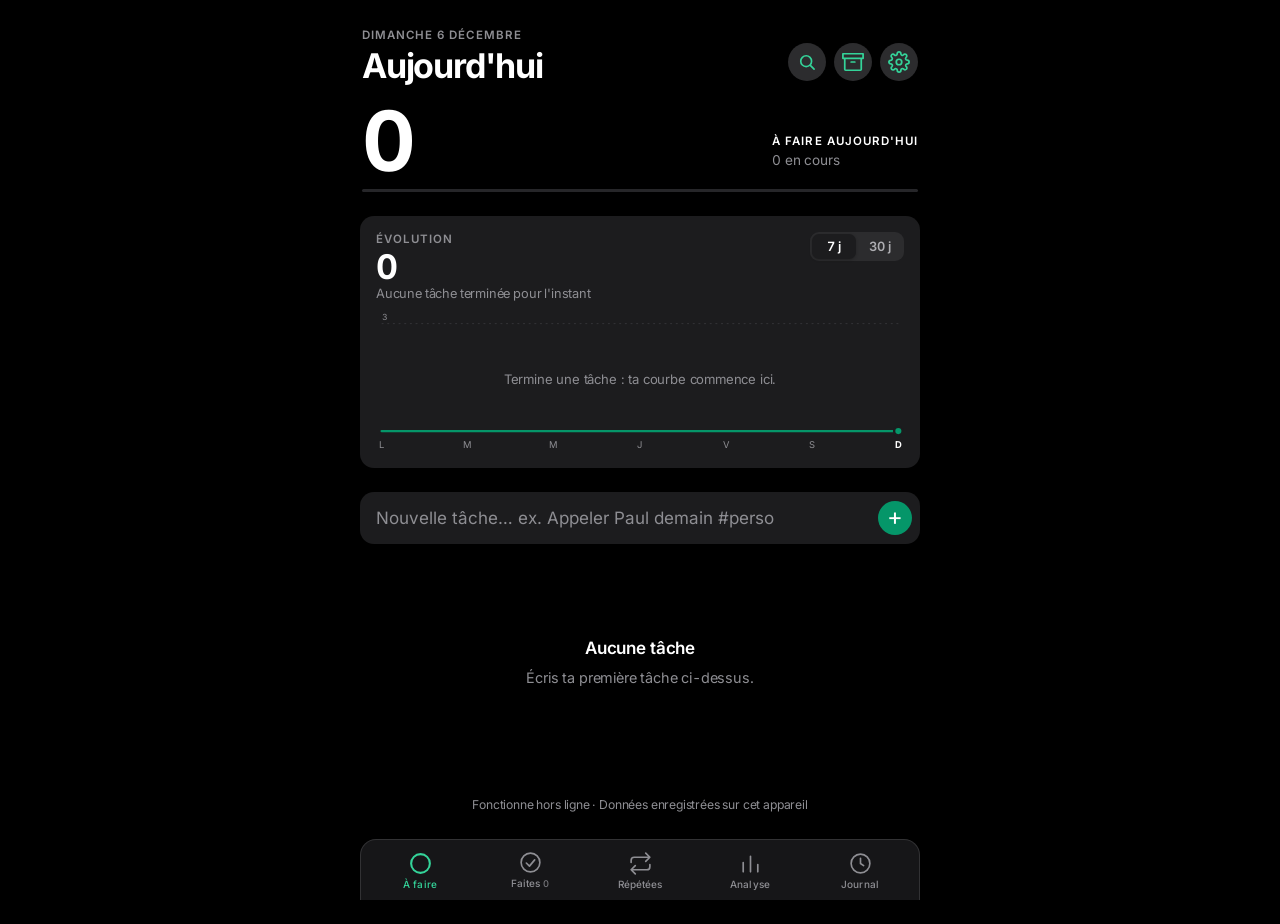
==== index.html @ 1c73107e "Add files via upload" ====
<!DOCTYPE html>
<html lang="fr">
<head>
<meta charset="UTF-8">
<meta name="viewport" content="width=device-width, initial-scale=1.0, viewport-fit=cover">
<title>Momo Tâches</title>
<script src="js/precoce.js"></script>
<link rel="manifest" href="manifest.json">
<meta name="theme-color" content="#000000">
<meta name="mobile-web-app-capable" content="yes">
<meta name="apple-mobile-web-app-capable" content="yes">
<meta name="apple-mobile-web-app-status-bar-style" content="black">
<meta name="apple-mobile-web-app-title" content="Momo Tâches">
<link rel="apple-touch-icon" href="icons/icon-192.png">
<link rel="icon" href="icons/icon-192.png">
<link rel="stylesheet" href="css/base.css">
<link rel="stylesheet" href="css/components.css">
<link rel="stylesheet" href="css/modals.css">
<link rel="stylesheet" href="css/design.css">
</head>
<body>
<div class="wrap">

  <header>
    <div class="entete-txt">
      <p id="dateJour" class="micro"></p>
      <h1 id="titreVue">Aujourd'hui</h1>
    </div>
    <div class="header-actions">
      <button class="btn-icone" id="btnRecherche" type="button" aria-label="Rechercher une tâche">
        <svg viewBox="0 0 24 24" width="20" height="20" fill="none" stroke="currentColor" stroke-width="2" stroke-linecap="round" aria-hidden="true"><circle cx="11" cy="11" r="6.5"/><path d="M16 16l4.5 4.5"/></svg>
      </button>
      <button class="btn-icone" id="btnStock" type="button" aria-label="Stock : tâches mises de côté">
        <svg viewBox="0 0 24 24" width="22" height="22" fill="none" stroke="currentColor" stroke-width="1.9" stroke-linecap="round" stroke-linejoin="round" aria-hidden="true"><path d="M21 8v12a1 1 0 0 1-1 1H4a1 1 0 0 1-1-1V8M1 3h22v5H1zM10 12h4"/></svg>
        <span class="badge-nb" id="stockNb"></span>
      </button>
      <button class="btn-icone" id="btnReglages" type="button" aria-label="Réglages">
        <svg viewBox="0 0 24 24" width="22" height="22" fill="none" stroke="currentColor" stroke-width="1.9" stroke-linecap="round" stroke-linejoin="round" aria-hidden="true"><circle cx="12" cy="12" r="3"/><path d="M19.4 15a1.7 1.7 0 0 0 .3 1.8l.1.1a2 2 0 1 1-2.8 2.8l-.1-.1a1.7 1.7 0 0 0-1.8-.3 1.7 1.7 0 0 0-1 1.5V21a2 2 0 1 1-4 0v-.1a1.7 1.7 0 0 0-1.1-1.5 1.7 1.7 0 0 0-1.8.3l-.1.1a2 2 0 1 1-2.8-2.8l.1-.1a1.7 1.7 0 0 0 .3-1.8 1.7 1.7 0 0 0-1.5-1H3a2 2 0 1 1 0-4h.1a1.7 1.7 0 0 0 1.5-1.1 1.7 1.7 0 0 0-.3-1.8l-.1-.1a2 2 0 1 1 2.8-2.8l.1.1a1.7 1.7 0 0 0 1.8.3H9a1.7 1.7 0 0 0 1-1.5V3a2 2 0 1 1 4 0v.1a1.7 1.7 0 0 0 1 1.5 1.7 1.7 0 0 0 1.8-.3l.1-.1a2 2 0 1 1 2.8 2.8l-.1.1a1.7 1.7 0 0 0-.3 1.8V9a1.7 1.7 0 0 0 1.5 1H21a2 2 0 1 1 0 4h-.1a1.7 1.7 0 0 0-1.5 1z"/></svg>
      </button>
    </div>
  </header>

  <div class="bandeau-rappels" id="bandeauRappels" hidden></div>

  <section class="resume" id="resume" data-etat="ok">
    <div class="resume-haut">
      <div class="valeur" id="resteNb">0</div>
      <div class="resume-droite">
        <div class="label">à faire aujourd'hui</div>
        <div id="resumeTotal">0 tâche</div>
        <div class="retard-info" id="resumeRetard" hidden></div>
      </div>
    </div>
    <div class="barre"><div class="barre-fill" id="barreFill"></div></div>
    <div class="message-etat" id="resumeMessage"></div>
  </section>

  <section class="courbe" id="courbe" aria-label="Évolution des tâches terminées"></section>

  <form class="ajout" id="formAjout" autocomplete="off">
    <div class="ajout-ligne">
      <input id="inputTitre" type="text" placeholder="Nouvelle tâche… ex. Appeler Paul demain #perso" maxlength="140" enterkeyhint="done" aria-label="Nouvelle tâche">
      <button type="submit" class="btn-plus" aria-label="Ajouter la tâche">+</button>
    </div>
    <div class="ajout-options">
      <label class="chip" id="chipDate">
        <span id="chipDateTxt">📅 Date</span>
        <input type="date" id="inputDate" aria-label="Date d'échéance">
      </label>
      <button type="button" class="chip chip-x" id="effacerDate" hidden aria-label="Retirer la date">✕</button>
      <button type="button" class="chip" id="chipImportant">☆ Important</button>
      <button type="button" class="chip" id="chipRepeter">🔁 Répéter</button>
      <button type="button" class="chip" id="chipCat">🏷 Catégorie</button>
    </div>
    <div class="apercu" id="apercu" hidden></div>
  </form>

  <div class="zone-recherche" id="zoneRecherche" hidden>
    <input type="search" id="inputRecherche" placeholder="Rechercher (titre, étape, catégorie)…" enterkeyhint="search" autocomplete="off" autocapitalize="off" spellcheck="false">
    <button type="button" id="rechercheFermer" aria-label="Fermer la recherche">✕</button>
  </div>

  <div class="filtres-cat" id="filtresCat" hidden></div>

  <div id="liste"></div>

  <footer>Fonctionne hors ligne · Données enregistrées sur cet appareil</footer>
</div>

<!-- Barre de navigation flottante -->
<nav class="nav" id="nav" aria-label="Sections">
  <button class="nav-btn actif" data-filtre="afaire" type="button"><span class="nav-fond"></span><svg class="nav-ico" viewBox="0 0 24 24" aria-hidden="true"><circle cx="12" cy="12" r="9"/></svg><span class="nav-txt">À faire <span class="nav-n" id="navAFaire">0</span></span></button>
  <button class="nav-btn" data-filtre="faites" type="button"><span class="nav-fond"></span><svg class="nav-ico" viewBox="0 0 24 24" aria-hidden="true"><circle cx="12" cy="12" r="9"/><path d="M8 12.5l3 3 5-6"/></svg><span class="nav-txt">Faites <span class="nav-n" id="navFaites">0</span></span></button>
  <button class="nav-btn" data-filtre="recurrentes" type="button"><span class="nav-fond"></span><svg class="nav-ico" viewBox="0 0 24 24" aria-hidden="true"><path d="M17 2l4 4-4 4M3 11V9a3 3 0 0 1 3-3h15M7 22l-4-4 4-4M21 13v2a3 3 0 0 1-3 3H3"/></svg><span class="nav-txt">Répétées <span class="nav-n" id="navRec"></span></span></button>
  <button class="nav-btn" data-filtre="analyse" type="button"><span class="nav-fond"></span><svg class="nav-ico" viewBox="0 0 24 24" aria-hidden="true"><path d="M5 20V11M12 20V5M19 20v-7"/></svg><span class="nav-txt">Analyse</span></button>
  <button class="nav-btn" data-filtre="journal" type="button"><span class="nav-fond"></span><svg class="nav-ico" viewBox="0 0 24 24" aria-hidden="true"><circle cx="12" cy="12" r="9"/><path d="M12 7v5l3 2"/></svg><span class="nav-txt">Journal</span></button>
</nav>

<!-- Modifier une tâche -->
<div class="overlay" id="overlayEdit">
  <div class="modal"><div class="sheet-grabber"></div>
    <h3 id="editEntete">Modifier la tâche</h3>
    <div class="sub" id="editSub">Change le texte, la date, l'importance, la répétition, la catégorie, les sous-tâches ou la note.</div>
    <div class="champ">
      <label for="editTitre">Tâche</label>
      <input id="editTitre" type="text" maxlength="140">
    </div>
    <div class="champ">
      <label for="editDate">Date (facultatif)</label>
      <input id="editDate" type="date">
    </div>
    <div class="champ" id="champHeure">
      <label for="editHeure">Rappel (facultatif)</label>
      <div class="rappel-ligne">
        <input id="editHeure" type="time" aria-label="Heure du rappel">
        <div class="rappel-avance" id="blocAvance" hidden>
          <input id="editAvance" type="number" inputmode="numeric" min="0" max="1440" aria-label="Minutes d'avance">
          <span>min avant</span>
        </div>
      </div>
      <div class="aide" id="aideRappel"></div>
    </div>
    <div class="champ">
      <label for="editImportant">Importance</label>
      <select id="editImportant">
        <option value="0">Normale</option>
        <option value="1">Importante ★</option>
      </select>
    </div>
    <div class="champ">
      <label for="editRepeter">Répétition</label>
      <select id="editRepeter">
        <option value="">Jamais</option>
        <option value="jour">Chaque jour</option>
        <option value="semaine">Chaque semaine</option>
        <option value="mois">Chaque mois</option>
      </select>
    </div>
    <div class="champ">
      <label for="editCat">Catégorie</label>
      <input id="editCat" type="text" list="listeCats" maxlength="24" placeholder="Aucune" autocomplete="off">
      <datalist id="listeCats"></datalist>
    </div>
    <div class="champ">
      <label for="editSousNouvelle">Sous-tâches</label>
      <div class="sous-liste" id="editSous"></div>
      <input id="editSousNouvelle" type="text" maxlength="140" placeholder="Ajouter une sous-tâche…" enterkeyhint="done" autocomplete="off">
    </div>
    <div class="champ">
      <label for="editNote">Note</label>
      <textarea id="editNote" rows="3" maxlength="1000" placeholder="Détails, adresse, lien…"></textarea>
    </div>
    <div class="modal-actions">
      <button class="btn-annuler" id="editAnnuler" type="button">Annuler</button>
      <button class="btn-valider" id="editValider" type="button">Enregistrer</button>
    </div>
    <div id="editSecondaire">
      <div class="modal-actions"><button class="btn-annuler" id="editStock" type="button">Mettre en stock</button></div>
      <div class="modal-delete-link"><button id="editSuppr" type="button">Supprimer cette tâche</button></div>
    </div>
  </div>
</div>

<!-- Réglages -->
<div class="overlay" id="overlayReglages">
  <div class="modal"><div class="sheet-grabber"></div>
    <h3>Réglages</h3>
    <div class="sub">Tout reste sur cet appareil.</div>

    <div class="reglage-titre">Profil</div>
    <div class="champ champ-seul">
      <input id="prefPrenom" type="text" maxlength="30" placeholder="Ton prénom (facultatif)" autocomplete="off" aria-label="Prénom">
    </div>

    <div class="reglage-titre">Apparence</div>
    <div class="theme-modes" role="group" aria-label="Thème">
      <button class="theme-mode" data-mode="auto" type="button">Auto</button>
      <button class="theme-mode" data-mode="clair" type="button">Clair</button>
      <button class="theme-mode" data-mode="sombre" type="button">Sombre</button>
    </div>
    <div class="theme-titre">Couleur d'accent</div>
    <div class="theme-accents" id="themeAccents" role="group" aria-label="Couleur d'accent"></div>
    <div class="theme-titre">Taille du texte</div>
    <div class="theme-modes" role="group" aria-label="Taille du texte">
      <button class="theme-mode reg-texte" data-texte="normal" type="button">Normal</button>
      <button class="theme-mode reg-texte" data-texte="grand" type="button">Grand</button>
    </div>

    <div class="reglage-titre">Suivi</div>
    <button class="ligne-reglage ligne-bouton" id="btnObjectifReglage" type="button">
      <span><b>Objectif quotidien</b><small id="infoObjectif"></small></span><span class="chevron" aria-hidden="true">›</span>
    </button>
    <label class="ligne-reglage">
      <span><b>Ajout rapide</b><small>Ajouter directement, sans ouvrir la fiche complète</small></span>
      <input type="checkbox" class="interrupteur" id="prefAjoutRapide">
    </label>
    <label class="ligne-reglage">
      <span><b>Vibrations</b><small>Au glissement et à la validation d'une tâche</small></span>
      <input type="checkbox" class="interrupteur" id="prefVibrations">
    </label>

    <div class="reglage-titre">Verrouillage</div>
    <div class="sub sub-reglage" id="infoVerrou"></div>
    <div class="modal-actions col compact">
      <button class="btn-annuler" id="btnPinDefinir" type="button">Définir un code PIN</button>
      <button class="btn-annuler danger" id="btnPinRetirer" type="button" hidden>Retirer le code</button>
    </div>

    <div class="reglage-titre">Sauvegarde et données</div>
    <div class="sub sub-reglage">Tes tâches sont stockées dans ce navigateur. Exporte-les de temps en temps (changement de téléphone, données effacées…). Les tâches archivées restent comptées dans l'Analyse.</div>
    <div class="modal-actions col compact">
      <button class="btn-valider" id="btnExport" type="button">Exporter mes tâches</button>
      <button class="btn-annuler" id="btnExportChiffre" type="button">Exporter (chiffré par mot de passe)</button>
      <button class="btn-annuler" id="btnImport" type="button">Importer une sauvegarde</button>
    </div>
    <div class="zone-secours" id="zoneSecours" hidden>
      <div class="sub sub-reglage">Une restauration a remplacé tes tâches. Tu peux revenir à l'état d'avant.</div>
      <button class="btn-annuler btn-large" id="btnRecupAvantImport" type="button">Récupérer l'état d'avant la restauration</button>
    </div>
    <div class="modal-delete-link"><button id="btnHistorique" type="button" hidden>Effacer les tâches archivées</button></div>

    <div class="reglage-titre">Application</div>
    <div class="modal-actions col compact">
      <button class="btn-annuler" id="btnMajApp" type="button">Mettre à jour l'application</button>
      <button class="btn-annuler" id="btnResetPrefs" type="button">Réinitialiser l'apparence</button>
    </div>
    <div class="version-app">Version <span id="versionApp"></span></div>

    <div class="modal-actions"><button class="btn-valider" id="reglagesFermer" type="button">Terminé</button></div>
  </div>
</div>

<!-- Objectif quotidien -->
<div class="overlay" id="overlayObjectif">
  <div class="modal"><div class="sheet-grabber"></div>
    <h3>Objectif quotidien</h3>
    <div class="sub">Nombre de tâches que tu veux terminer chaque jour. Il sert à colorer la carte de chaleur et à suivre ta progression.</div>
    <div class="objectif-stepper">
      <button type="button" id="objMoins" aria-label="Diminuer">−</button>
      <input id="objValeur" type="number" inputmode="numeric" min="1" max="50" aria-label="Tâches par jour">
      <button type="button" id="objPlus" aria-label="Augmenter">+</button>
    </div>
    <div class="modal-actions">
      <button class="btn-annuler" id="objAnnuler" type="button">Annuler</button>
      <button class="btn-valider" id="objValider" type="button">Enregistrer</button>
    </div>
    <div class="modal-delete-link"><button id="objRetirer" type="button">Retirer l'objectif</button></div>
  </div>
</div>

<!-- Saisie d'un mot de passe ou d'un code PIN -->
<div class="overlay" id="overlaySecret">
  <div class="modal"><div class="sheet-grabber"></div>
    <h3 id="secretTitre"></h3>
    <div class="sub" id="secretSub"></div>
    <div class="champ">
      <label for="secretInput" id="secretLabel"></label>
      <input type="password" id="secretInput" autocomplete="off">
    </div>
    <div class="champ" id="secretChamp2" hidden>
      <label for="secretInput2">Confirme la saisie</label>
      <input type="password" id="secretInput2" autocomplete="off">
    </div>
    <div class="erreur-champ" id="secretErreur" role="alert"></div>
    <div class="modal-actions">
      <button class="btn-annuler" id="btnAnnulerSecret" type="button">Annuler</button>
      <button class="btn-valider" id="btnValiderSecret" type="button">Valider</button>
    </div>
  </div>
</div>

<!-- Écran de verrouillage -->
<div class="ecran-verrou" id="ecranVerrou" role="dialog" aria-modal="true" aria-labelledby="verrouTitre">
  <div class="verrou-boite">
    <div class="verrou-icone" aria-hidden="true">🔒</div>
    <h2 id="verrouTitre">Mes tâches</h2>
    <div class="sub">Entre ton code PIN</div>
    <input type="password" id="verrouInput" inputmode="numeric" autocomplete="off" maxlength="8" aria-label="Code PIN">
    <div class="erreur-champ" id="verrouErreur" role="alert"></div>
    <button type="button" class="btn-valider verrou-btn" id="btnDeverrouiller">Déverrouiller</button>
    <button type="button" class="lien-discret" id="btnCodeOublie">Code oublié ?</button>
  </div>
</div>

<input type="file" id="fichierImport" accept="application/json,.json" hidden>
<button class="fab" id="fab" type="button" aria-label="Ajouter une tâche"><svg viewBox="0 0 24 24" width="26" height="26" fill="none" stroke="currentColor" stroke-width="2.4" stroke-linecap="round" aria-hidden="true"><path d="M12 5v14M5 12h14"/></svg></button>
<div class="toast" id="toast" role="status" aria-live="polite"></div>

<script src="js/helpers.js"></script>
<script src="js/parser.js"></script>
<script src="js/journal.js"></script>
<script src="js/storage.js"></script>
<script src="js/rappels.js"></script>
<script src="js/render.js"></script>
<script src="js/recurrentes.js"></script>
<script src="js/stock.js"></script>
<script src="js/courbe.js"></script>
<script src="js/events.js"></script>
<script src="js/gestes.js"></script>
<script src="js/reglages.js"></script>
<script src="js/securite.js"></script>
<script src="js/app.js"></script>
</body>
</html>
---- css/base.css ----
:root{
    --noir:#000000;
    --noir-2:#1C1C1E;
    --noir-3:#2C2C2E;
    --blanc:#FFFFFF;
    --gris:#8E8E93;
    --gris-2:#98989D;
    --bleu:#0A84FF;
    --bleu-clair:#409CFF;
    --vert:#30D158;
    --ligne: rgba(84,84,88,0.55);
    --rouge:#FF453A;
    --orange:#FF9F0A;
    --jaune:#FFD60A;
    --rayon:20px;
    --rayon-sm:14px;
    --spring: cubic-bezier(.32,.72,0,1);
    /* thème sombre (défaut) */
    --texte:#FFFFFF;           /* texte principal (--blanc reste du blanc pur, pour le texte sur fond d'accent) */
    --voile:255,255,255;       /* teinte des surfaces translucides */
    --panneau:28,28,30;        /* fond des barres floues */
    --accent-rgb:10,132,255;
    --fond-modal:rgba(0,0,0,0.4);
    --cs:dark;
    color-scheme:var(--cs);
  }
  /* couleurs d'accent (sombre) */
  :root[data-accent="vert"]{--bleu:#30D158; --bleu-clair:#63E07D; --accent-rgb:48,209,88;}
  :root[data-accent="violet"]{--bleu:#BF5AF2; --bleu-clair:#D28BF7; --accent-rgb:191,90,242;}
  :root[data-accent="orange"]{--bleu:#FF9F0A; --bleu-clair:#FFB340; --accent-rgb:255,159,10;}
  :root[data-accent="rose"]{--bleu:#FF375F; --bleu-clair:#FF6B88; --accent-rgb:255,55,95;}
  :root[data-accent="turquoise"]{--bleu:#32ADE6; --bleu-clair:#6CC6F0; --accent-rgb:50,173,230;}

  :root[data-accent="emeraude"]{--bleu:#059669; --bleu-clair:#34D399; --accent-rgb:5,150,105;}

  /* thème clair */
  :root[data-theme="clair"]{
    --noir:#F2F2F7; --noir-2:#FFFFFF; --noir-3:#E9E9EE;
    --texte:#000000; --gris:#74747A; --gris-2:#5C5C61;
    --ligne:rgba(60,60,67,0.2);
    --vert:#2FB350; --rouge:#E5352B; --orange:#C76A00; --jaune:#F0AA00;
    --bleu:#007AFF; --bleu-clair:#0062CC; --accent-rgb:0,122,255;
    --voile:0,0,0; --panneau:255,255,255;
    --fond-modal:rgba(0,0,0,0.28);
    --cs:light;
  }
  :root[data-theme="clair"][data-accent="vert"]{--bleu:#34C759; --bleu-clair:#1E8E3E; --accent-rgb:52,199,89;}
  :root[data-theme="clair"][data-accent="violet"]{--bleu:#AF52DE; --bleu-clair:#8944AB; --accent-rgb:175,82,222;}
  :root[data-theme="clair"][data-accent="orange"]{--bleu:#FF9500; --bleu-clair:#B36200; --accent-rgb:255,149,0;}
  :root[data-theme="clair"][data-accent="rose"]{--bleu:#FF2D55; --bleu-clair:#D70040; --accent-rgb:255,45,85;}
  :root[data-theme="clair"][data-accent="turquoise"]{--bleu:#32ADE6; --bleu-clair:#0E7FB0; --accent-rgb:50,173,230;}
  :root[data-theme="clair"][data-accent="emeraude"]{--bleu:#047857; --bleu-clair:#065F46; --accent-rgb:4,120,87;}
  *{box-sizing:border-box; -webkit-tap-highlight-color:transparent;}
  [hidden]{display:none !important;}
  html,body{margin:0;padding:0;}
  body{
    background:var(--noir);
    color:var(--texte);
    font-family:-apple-system, BlinkMacSystemFont, 'SF Pro Text', 'Inter', 'Helvetica Neue', Arial, sans-serif;
    font-variant-numeric: tabular-nums;
    min-height:100vh;
    padding:calc(44px + env(safe-area-inset-top)) 20px calc(150px + env(safe-area-inset-bottom));
    -webkit-font-smoothing:antialiased;
  }
  .wrap{max-width:640px; margin:0 auto;}
  a,button,input,select{font-family:inherit;}

  header{
    display:flex; justify-content:space-between; align-items:flex-start;
    gap:20px; flex-wrap:wrap; margin-bottom:28px;
  }
  header h1{font-size:2.125rem; font-weight:700; margin:0; letter-spacing:-0.025em;}
  header p{color:var(--gris); margin:4px 0 0; font-size:0.95rem;}
  .header-actions{display:flex; gap:10px;}
  .cat-btn{
    background:rgba(var(--accent-rgb),0.15); border:none; color:var(--bleu-clair);
    padding:9px 16px; border-radius:980px; font-size:0.82rem; font-weight:600; cursor:pointer;
    transition: background .15s ease, transform .15s var(--spring);
  }
  .cat-btn:hover{background:rgba(var(--accent-rgb),0.25);}
  .cat-btn:active{transform:scale(.96);}

  @keyframes apparition{
    from{ opacity:0; transform:translateY(10px); }
    to{ opacity:1; transform:translateY(0); }
  }
  @keyframes panelIn{
    from{ opacity:0; transform:translateX(14px); }
    to{ opacity:1; transform:translateX(0); }
  }
  @media (prefers-reduced-motion: reduce){
    *{animation-duration:0.01ms !important; transition-duration:0.01ms !important;}
  }

  footer{text-align:center; color:var(--gris); font-size:0.76rem; margin-top:44px;}

  @media(max-width:480px){
    body{padding-left:14px; padding-right:14px;}
    header h1{font-size:1.6rem;}
    header p{font-size:0.85rem;}
  }
---- css/components.css ----
/* --- Résumé --- */
  .resume{
    border:1px solid var(--ligne); border-radius:var(--rayon); background:var(--noir-2);
    padding:22px 24px; margin-bottom:16px; animation: apparition .5s ease both;
  }
  .resume-haut{display:flex; justify-content:space-between; align-items:flex-end; gap:14px; margin-bottom:16px;}
  .resume .label{color:var(--gris); font-size:0.82rem;}
  .resume .valeur{font-size:2.6rem; font-weight:800; letter-spacing:-0.02em; line-height:1.05; margin-top:4px;}
  .resume-droite{text-align:right; color:var(--gris); font-size:0.82rem; line-height:1.5;}
  .retard-info{color:var(--orange); font-weight:600;}
  .barre{height:8px; border-radius:6px; background:rgba(var(--voile),0.08); overflow:hidden;}
  .barre-fill{height:100%; width:0; border-radius:6px; background:var(--bleu); transition:width .4s ease;}
  .barre-fill.complet{background:var(--vert);}

  /* --- Ajout rapide --- */
  .ajout{
    border:1px solid var(--ligne); border-radius:var(--rayon); background:var(--noir-2);
    padding:12px 12px 12px 16px; margin-bottom:22px;
  }
  .ajout-ligne{display:flex; gap:10px; align-items:center;}
  .ajout-ligne input{
    flex:1; min-width:0; background:none; border:none; color:var(--texte);
    font-size:1.05rem; padding:8px 0;
  }
  .ajout-ligne input::placeholder{color:var(--gris);}
  .ajout-ligne input:focus{outline:none;}
  .btn-plus{
    width:40px; height:40px; border-radius:50%; border:none; background:var(--bleu); color:var(--blanc);
    font-size:1.6rem; line-height:1; cursor:pointer; flex-shrink:0; padding:0 0 3px;
    transition: background .15s, transform .15s var(--spring);
  }
  .btn-plus:hover{background:var(--bleu-clair);}
  .btn-plus:active{transform:scale(.92);}
  .ajout-options{display:flex; gap:8px; flex-wrap:wrap; margin-top:6px; padding-right:4px;}
  .chip{
    position:relative; display:inline-flex; align-items:center; gap:4px;
    background:var(--noir-3); border:none; color:var(--gris-2);
    padding:7px 13px; border-radius:980px; font-size:0.8rem; font-weight:600; cursor:pointer;
    overflow:hidden; transition: background .15s, color .15s;
  }
  .chip.actif{background:rgba(var(--accent-rgb),0.2); color:var(--bleu-clair);}
  .chip.actif.important{background:rgba(255,214,10,0.18); color:var(--jaune);}
  .chip input[type="date"]{
    position:absolute; inset:0; opacity:0; width:100%; height:100%; cursor:pointer; color-scheme:var(--cs);
  }
  .chip-x{padding:7px 11px;}

  /* --- Navigation --- */
  .zone-nav{position:sticky; top:calc(14px + env(safe-area-inset-top)); z-index:10; margin-bottom:22px;}
  .zone-nav-ligne{display:flex; gap:10px; align-items:stretch;}
  .nav{
    display:flex; gap:4px;
    border:1px solid var(--ligne); border-radius:12px; padding:4px;
    width:fit-content; max-width:100%; overflow-x:auto;
    -webkit-backdrop-filter: blur(20px) saturate(180%); backdrop-filter: blur(20px) saturate(180%);
    background:rgba(var(--panneau),0.78);
  }
  .btn-recherche{
    aspect-ratio:1; display:flex; align-items:center; justify-content:center; flex-shrink:0;
    border:1px solid var(--ligne); border-radius:12px; color:var(--gris-2); cursor:pointer;
    -webkit-backdrop-filter: blur(20px) saturate(180%); backdrop-filter: blur(20px) saturate(180%);
    background:rgba(var(--panneau),0.78); transition: background .2s, color .2s;
  }
  .btn-recherche:hover{color:var(--texte);}
  .btn-recherche.actif{background:var(--bleu); border-color:transparent; color:var(--blanc);}
  .zone-recherche{
    display:flex; align-items:center; gap:8px; margin-top:10px; padding:0 6px 0 16px;
    border:1px solid var(--ligne); border-radius:12px;
    -webkit-backdrop-filter: blur(20px) saturate(180%); backdrop-filter: blur(20px) saturate(180%);
    background:rgba(var(--panneau),0.92);
  }
  .zone-recherche input{
    flex:1; min-width:0; background:none; border:none; outline:none; color:var(--texte);
    font-size:1rem; padding:13px 0; -webkit-appearance:none; appearance:none;
  }
  .zone-recherche input::-webkit-search-cancel-button{display:none;}
  .zone-recherche button{
    background:none; border:none; color:var(--gris-2); font-size:0.95rem; cursor:pointer;
    padding:10px 12px; border-radius:10px;
  }
  mark{background:rgba(255,214,10,0.28); color:inherit; border-radius:3px; padding:0 1px;}
  .nav-btn{
    position:relative; background:none; border:none; color:var(--gris);
    padding:7px 14px; border-radius:9px; font-size:0.8rem; font-weight:600;
    cursor:pointer; white-space:nowrap; transition: color .2s ease; z-index:0;
  }
  .nav-btn:hover{color:var(--texte);}
  .nav-btn.actif{color:var(--blanc);}
  .nav-btn.actif .nav-fond{opacity:1; transform:scale(1);}
  .nav-fond{
    position:absolute; inset:0; background:var(--bleu); border-radius:9px;
    opacity:0; transform:scale(.9); z-index:-1;
    transition: opacity .25s cubic-bezier(.22,1,.36,1), transform .25s cubic-bezier(.22,1,.36,1);
  }
  .nav-n{opacity:.7; font-weight:500; margin-left:2px;}

  /* --- Liste --- */
  #liste.anim{animation: panelIn .35s cubic-bezier(.22,1,.36,1) both;}
  .groupe{margin-bottom:24px;}
  .groupe-titre{
    display:flex; justify-content:space-between; align-items:center;
    font-size:0.78rem; font-weight:700; text-transform:uppercase; letter-spacing:.06em;
    color:var(--gris); margin:0 4px 10px;
  }
  .groupe-titre.retard{color:var(--orange);}
  .lien-discret{
    background:none; border:none; color:var(--rouge); font-size:0.8rem; font-weight:600;
    text-transform:none; letter-spacing:0; cursor:pointer; padding:2px 0;
  }
  .groupe-liste{
    border:1px solid var(--ligne); border-radius:var(--rayon-sm); background:var(--noir-2); overflow:hidden;
  }

  .tache{
    display:flex; align-items:center; gap:14px; padding:13px 14px 13px 16px;
    border-top:1px solid var(--ligne);
  }
  .tache:first-child{border-top:none;}
  .coche{
    width:26px; height:26px; border-radius:50%; border:2px solid var(--gris);
    background:none; padding:0; flex-shrink:0; cursor:pointer;
    display:flex; align-items:center; justify-content:center;
    transition: background .2s var(--spring), border-color .2s, transform .15s var(--spring);
  }
  .coche:active{transform:scale(.88);}
  .coche svg{width:14px; height:14px; stroke:var(--blanc); stroke-width:3.2; fill:none;
    stroke-linecap:round; stroke-linejoin:round; opacity:0; transition:opacity .15s;}
  .tache.fait .coche{background:var(--bleu); border-color:var(--bleu);}
  .tache.fait .coche svg{opacity:1;}
  .tache-corps{flex:1; min-width:0; cursor:pointer;}
  .tache-titre{font-size:1rem; line-height:1.35; word-break:break-word;}
  .tache.fait .tache-titre{color:var(--gris); text-decoration:line-through; text-decoration-color:rgba(142,142,147,.6);}
  .tache-meta{font-size:0.78rem; color:var(--gris); margin-top:3px;}
  .tache-meta.retard{color:var(--orange); font-weight:600;}
  .tache-meta.auj{color:var(--bleu-clair); font-weight:600;}
  .etoile{
    background:none; border:none; color:var(--noir-3); font-size:1.25rem; cursor:pointer;
    padding:4px 6px; line-height:1; flex-shrink:0; transition: color .15s, transform .15s var(--spring);
  }
  .etoile:hover{color:var(--gris);}
  .etoile:active{transform:scale(.85);}
  .tache.important .etoile{color:var(--jaune);}
  .tache.fait .etoile{display:none;}

  .vide{text-align:center; color:var(--gris); padding:48px 20px; font-size:0.95rem;}
  .vide b{display:block; color:var(--texte); font-size:1.1rem; margin-bottom:6px;}

  /* --- Toast --- */
  .toast{
    position:fixed; left:50%; bottom:calc(24px + env(safe-area-inset-bottom)); transform:translate(-50%, 20px);
    background:var(--noir-3); color:var(--texte); border:1px solid var(--ligne);
    padding:12px 18px; border-radius:980px; font-size:0.86rem; font-weight:500;
    max-width:calc(100vw - 32px); opacity:0; pointer-events:none; z-index:100;
    display:flex; align-items:center; gap:14px;
    transition: opacity .25s ease, transform .3s var(--spring);
    -webkit-backdrop-filter: blur(20px); backdrop-filter: blur(20px);
  }
  .toast.actif{opacity:1; transform:translate(-50%, 0); pointer-events:auto;}
  .toast.alerte{border-color:var(--orange); color:var(--orange);}
  .toast.danger{border-color:var(--rouge); color:var(--rouge);}
  .toast button{
    background:none; border:none; color:var(--bleu-clair); font-weight:700; font-size:0.86rem; cursor:pointer; padding:0;
  }

  /* --- Boutons modifier / supprimer --- */
  .icone{
    background:none; border:1px solid var(--ligne); color:var(--gris);
    width:28px; height:28px; border-radius:8px; font-size:0.8rem; cursor:pointer;
    display:flex; align-items:center; justify-content:center; padding:0; line-height:1; flex-shrink:0;
    transition: border-color .15s, color .15s, background .15s;
  }
  .icone:hover{border-color:var(--bleu); color:var(--bleu-clair);}
  .icone.suppr:hover{border-color:var(--rouge); color:var(--rouge); background:rgba(255,69,58,0.12);}
  .tache{gap:10px;}
  .tache .coche{margin-right:4px;}

  /* --- Analyse --- */
  .stats-grille{display:grid; grid-template-columns:1fr 1fr; gap:12px; margin-bottom:24px;}
  .stat-tuile{
    border:1px solid var(--ligne); border-radius:var(--rayon-sm); background:var(--noir-2); padding:16px 18px;
    animation: apparition .45s ease both;
  }
  .stat-tuile .label{color:var(--gris); font-size:0.78rem;}
  .stat-tuile .valeur{font-size:2rem; font-weight:800; letter-spacing:-0.02em; margin-top:4px;}
  .stat-tuile .valeur small{font-size:0.85rem; color:var(--gris); font-weight:500;}
  .graphique{
    display:flex; gap:8px; align-items:stretch; height:170px;
    border:1px solid var(--ligne); border-radius:var(--rayon-sm); background:var(--noir-2); padding:14px 12px 10px;
  }
  .barre-col{flex:1; display:flex; flex-direction:column; align-items:center; min-width:0;}
  .barre-n{font-size:0.75rem; font-weight:700; height:16px; color:var(--texte);}
  .barre-piste{flex:1; width:100%; max-width:34px; display:flex; align-items:flex-end; background:rgba(var(--voile),0.05); border-radius:8px; overflow:hidden;}
  .barre-haut{width:100%; background:var(--bleu); border-radius:8px; min-height:0; transition:height .5s var(--spring);}
  .barre-col.auj .barre-haut{background:var(--vert);}
  .barre-lbl{font-size:0.72rem; color:var(--gris); margin-top:6px; text-transform:capitalize;}
  .barre-col.auj .barre-lbl{color:var(--texte); font-weight:600;}
  .stat-ligne{display:flex; justify-content:space-between; gap:12px; padding:13px 16px; border-top:1px solid var(--ligne); font-size:0.9rem;}
  .stat-ligne:first-child{border-top:none;}
  .stat-ligne span{color:var(--gris);}
  .stat-ligne b{font-weight:600; text-align:right;}

  /* --- Report des tâches en retard --- */
  .reporter{display:flex; gap:6px; flex-wrap:wrap; margin-top:8px;}
  .pill-report{
    background:rgba(255,159,10,0.15); border:none; color:var(--orange);
    padding:6px 12px; border-radius:980px; font-size:0.75rem; font-weight:600; cursor:pointer;
    transition: background .15s, transform .15s var(--spring);
  }
  .pill-report:hover{background:rgba(255,159,10,0.25);}
  .pill-report:active{transform:scale(.95);}
  .lien-discret.neutre{color:var(--orange);}

  /* --- Tâches récurrentes --- */
  .tache-meta .repet{margin-left:10px; color:var(--gris); font-weight:500;}

  /* --- Détection automatique à la saisie --- */
  .apercu{
    display:flex; justify-content:space-between; align-items:center; gap:12px;
    margin-top:10px; padding:9px 12px; border-radius:12px;
    background:rgba(var(--accent-rgb),0.12); color:var(--bleu-clair); font-size:0.8rem;
  }
  .apercu b{font-weight:700;}
  .apercu button{
    background:none; border:none; color:var(--gris-2); font-size:0.78rem; font-weight:600;
    cursor:pointer; padding:2px 0; flex-shrink:0;
  }

  /* --- Sous-tâches (checklist) --- */
  .tache-meta .repet, .tache-meta .sous-chip{margin-left:10px;}
  .tache-meta > :first-child{margin-left:0;}
  .sous-chip{
    background:none; border:none; padding:2px 0; color:var(--gris); font-size:inherit; font-weight:500; cursor:pointer;
  }
  .sous-chip.complet{color:var(--vert);}
  .sous-inline{margin-top:8px; display:flex; flex-direction:column;}
  .sous-ligne{
    display:flex; align-items:center; gap:10px; width:100%; text-align:left;
    background:none; border:none; color:var(--texte); font-size:0.9rem; line-height:1.35;
    padding:7px 0; cursor:pointer;
  }
  .sous-coche{
    width:18px; height:18px; border-radius:50%; border:2px solid var(--gris); flex-shrink:0;
    display:flex; align-items:center; justify-content:center;
    transition: background .2s var(--spring), border-color .2s;
  }
  .sous-ligne.fait .sous-coche{background:var(--bleu); border-color:var(--bleu);}
  .sous-ligne.fait .sous-coche::after{
    content:''; width:4px; height:8px; border:solid var(--blanc); border-width:0 2px 2px 0;
    transform:rotate(45deg) translate(-1px,-1px);
  }
  .sous-ligne.fait .sous-titre{color:var(--gris); text-decoration:line-through; text-decoration-color:rgba(142,142,147,.6);}
  .tache.fait .sous-chip{color:var(--gris);}

  /* --- Catégories --- */
  .tache-meta > * + *{margin-left:10px;}
  .cat-tag{display:inline-flex; align-items:center; gap:5px; color:var(--gris-2); font-weight:600;}
  .cat-tag i, .filtre-cat i{width:7px; height:7px; border-radius:50%; background:var(--c); flex-shrink:0;}
  .filtres-cat{
    display:flex; gap:8px; overflow-x:auto; margin:-8px 0 20px; padding-bottom:2px;
    scrollbar-width:none; -webkit-overflow-scrolling:touch;
  }
  .filtres-cat::-webkit-scrollbar{display:none;}
  .filtre-cat{
    flex-shrink:0; display:inline-flex; align-items:center; gap:7px; white-space:nowrap;
    background:var(--noir-3); border:none; color:var(--gris-2);
    padding:7px 13px; border-radius:980px; font-size:0.8rem; font-weight:600; cursor:pointer;
    transition: background .15s, color .15s;
  }
  .filtre-cat.actif{background:rgba(var(--accent-rgb),0.2); color:var(--bleu-clair);}
  .cat-ligne{
    display:flex; align-items:center; gap:12px; padding:11px 16px;
    border-top:1px solid var(--ligne); font-size:0.9rem;
  }
  .cat-ligne:first-child{border-top:none;}
  .cat-nom{display:flex; align-items:center; gap:8px; flex:0 0 38%; min-width:0; overflow:hidden; text-overflow:ellipsis; white-space:nowrap;}
  .cat-nom i{width:8px; height:8px; border-radius:50%; flex-shrink:0;}
  .cat-barre{flex:1; height:6px; border-radius:4px; background:rgba(var(--voile),0.08); overflow:hidden;}
  .cat-barre div{height:100%; border-radius:4px;}
  .cat-ligne b{font-weight:600; min-width:1.4em; text-align:right;}

  /* --- Gestes : glisser une tâche --- */
  .tache{position:relative; touch-action:pan-y; -webkit-touch-callout:none;}
  .tache.glisse, .tache.rebond, .tache.part{user-select:none; -webkit-user-select:none;}
  .tache.glisse > *, .tache.rebond > *, .tache.part > *{
    position:relative; z-index:1; transform:translateX(var(--dx, 0px));
  }
  .tache.rebond > *, .tache.part > *{transition: transform .2s cubic-bezier(.22,1,.36,1);}
  .tache::before, .tache::after{
    position:absolute; top:0; bottom:0; z-index:0; display:none; align-items:center;
    overflow:hidden; white-space:nowrap; color:var(--blanc); font-size:0.85rem; font-weight:700;
    transition: background .15s;
  }
  .tache.glisse-d::before{
    content:attr(data-d); display:flex; left:0; width:var(--dx); padding-left:18px;
    background:rgba(48,209,88,0.55);
  }
  .tache.glisse-g::after{
    content:attr(data-g); display:flex; right:0; width:calc(var(--dx) * -1); padding-left:16px; justify-content:flex-end; padding-right:18px;
    background:rgba(255,69,58,0.55);
  }
  .tache.glisse-d.arme::before{background:var(--vert);}
  .tache.glisse-g.arme::after{background:var(--rouge);}

  /* --- Notes --- */
  .note-chip{background:none; border:none; padding:2px 0; color:var(--gris); font-size:inherit; font-weight:500; cursor:pointer;}
  .note-texte{
    margin-top:8px; padding:9px 12px; border-radius:10px; background:rgba(var(--voile),0.05);
    color:var(--gris-2); font-size:0.88rem; line-height:1.45; white-space:pre-wrap; word-break:break-word;
  }
  .note-texte a{color:var(--bleu-clair); text-decoration:underline; text-underline-offset:2px;}

  /* --- Apparence (thème et accent) --- */
  .theme-titre{font-size:0.78rem; color:var(--gris); margin:14px 0 6px;}
  .theme-modes{display:flex; gap:2px; padding:3px; border-radius:11px; background:var(--noir-3);}
  .theme-mode{
    flex:1; background:none; border:none; color:var(--gris-2); padding:9px 0; border-radius:9px;
    font-size:0.85rem; font-weight:600; cursor:pointer; transition: background .2s, color .2s;
  }
  .theme-mode.actif{background:var(--noir-2); color:var(--texte); box-shadow:0 1px 3px rgba(0,0,0,0.25);}
  .theme-accents{display:grid; grid-template-columns:repeat(6, 1fr); gap:10px; padding:4px 4px 6px;}
  .theme-accent{
    aspect-ratio:1; border-radius:50%; border:none; padding:0; cursor:pointer; background:var(--c);
    transition: transform .15s var(--spring), box-shadow .15s;
  }
  .theme-accent:active{transform:scale(.9);}
  .theme-accent.actif{box-shadow:0 0 0 3px var(--noir-2), 0 0 0 5px var(--c);}


  /* --- Objectif quotidien --- */
  .objectif{
    display:block; width:100%; text-align:left; font:inherit; color:var(--texte); cursor:pointer;
    border:1px solid var(--ligne); border-radius:var(--rayon-sm); background:var(--noir-2);
    padding:16px 18px; margin-bottom:12px; animation: apparition .45s ease both;
    transition: transform .15s var(--spring);
  }
  .objectif:active{transform:scale(.985);}
  .objectif-haut{display:flex; justify-content:space-between; align-items:baseline; gap:12px;}
  .objectif-titre{font-size:0.78rem; color:var(--gris);}
  .objectif-val{color:var(--gris); font-size:0.9rem;}
  .objectif-val b{color:var(--texte); font-size:1.5rem; font-weight:800; letter-spacing:-0.02em;}
  .objectif-piste{height:8px; border-radius:5px; background:rgba(var(--voile),0.08); overflow:hidden; margin:10px 0 8px;}
  .objectif-fill{height:100%; border-radius:5px; background:var(--bleu); transition:width .5s var(--spring);}
  .objectif.atteint .objectif-fill{background:var(--vert);}
  .objectif-sous{font-size:0.8rem; color:var(--gris);}
  .objectif.atteint .objectif-sous{color:var(--vert); font-weight:600;}
  .objectif-vide .objectif-titre{display:block; color:var(--bleu-clair); font-size:0.95rem; font-weight:600; margin-bottom:4px;}
  .stats-grille{margin-top:0;}

  /* --- Carte de chaleur --- */
  .chaleur{border:1px solid var(--ligne); border-radius:var(--rayon-sm); background:var(--noir-2); padding:14px 14px 12px;}
  .chaleur-mois{display:grid; grid-template-columns:repeat(12, 1fr); gap:4px; margin:0 0 6px 20px; font-size:0.68rem; color:var(--gris); text-transform:capitalize;}
  .chaleur-mois span{white-space:nowrap; overflow:visible;}
  .chaleur-corps{display:flex; gap:6px;}
  .chaleur-jours{display:grid; grid-template-rows:repeat(7, 1fr); gap:4px; width:14px; font-size:0.62rem; color:var(--gris); text-align:center;}
  .chaleur-jours span{display:flex; align-items:center; justify-content:center;}
  .chaleur-grille{flex:1; display:grid; grid-template-columns:repeat(12, 1fr); grid-template-rows:repeat(7, auto); grid-auto-flow:column; gap:4px;}
  .chaleur-case{
    aspect-ratio:1; width:100%; min-width:0; padding:0; border:none; border-radius:5px; cursor:pointer;
    background:rgba(var(--voile),0.07);
  }
  .chaleur-case.futur{background:none; cursor:default;}
  .chaleur-case.n1, .chaleur-leg i.n1{background:rgba(var(--accent-rgb),0.3);}
  .chaleur-case.n2, .chaleur-leg i.n2{background:rgba(var(--accent-rgb),0.55);}
  .chaleur-case.n3, .chaleur-leg i.n3{background:rgba(var(--accent-rgb),0.8);}
  .chaleur-case.n4, .chaleur-leg i.n4{background:var(--bleu);}
  .chaleur-case.ok, .chaleur-leg i.ok{background:var(--vert);}
  .chaleur-case.auj{outline:2px solid var(--texte); outline-offset:1px;}
  .chaleur-pied{display:flex; justify-content:space-between; align-items:center; gap:10px; margin-top:12px; font-size:0.72rem; color:var(--gris);}
  .chaleur-leg{display:inline-flex; align-items:center; gap:4px;}
  .chaleur-leg i{width:11px; height:11px; border-radius:3px; display:inline-block; background:rgba(var(--voile),0.07);}

  /* --- Sélecteur de l'objectif --- */
  .objectif-stepper{display:flex; align-items:center; justify-content:center; gap:14px; margin:6px 0 4px;}
  .objectif-stepper button{
    width:46px; height:46px; border-radius:50%; border:none; background:var(--noir-3); color:var(--texte);
    font-size:1.5rem; line-height:1; cursor:pointer; transition:transform .15s var(--spring);
  }
  .objectif-stepper button:active{transform:scale(.92);}
  .objectif-stepper input{
    width:90px; text-align:center; font-size:2rem; font-weight:800; background:var(--noir-3); border:none;
    color:var(--texte); border-radius:var(--rayon-sm); padding:8px 0; -moz-appearance:textfield; appearance:textfield;
    color-scheme:var(--cs);
  }
  .objectif-stepper input::-webkit-outer-spin-button, .objectif-stepper input::-webkit-inner-spin-button{-webkit-appearance:none; margin:0;}


  /* --- Bandeau des rappels --- */
  .bandeau-rappels{display:flex; flex-direction:column; gap:8px; margin-bottom:14px;}
  .rappel-item{
    display:flex; align-items:center; gap:8px; padding:11px 12px 11px 14px; border-radius:var(--rayon-sm);
    background:rgba(var(--accent-rgb),0.16); animation: apparition .35s ease both;
  }
  .rappel-txt{flex:1; min-width:0; display:flex; flex-direction:column; gap:2px;}
  .rappel-txt b{font-size:0.9rem; font-weight:700; overflow:hidden; text-overflow:ellipsis; white-space:nowrap;}
  .rappel-txt span{font-size:0.76rem; color:var(--gris-2);}
  .rappel-item button{
    border:none; border-radius:980px; padding:7px 13px; font-size:0.78rem; font-weight:600; cursor:pointer;
    background:var(--noir-3); color:var(--texte); flex-shrink:0;
  }
  .rappel-item button[data-r="fait"]{background:var(--bleu); color:var(--blanc);}


  /* --- Style « app de budget » : barre de navigation en bas + bouton d'ajout flottant --- */
  .zone-nav-ligne{justify-content:flex-end;}
  .nav{
    position:fixed; left:0; right:0; bottom:0; z-index:20; width:auto; max-width:none;
    border:none; border-top:1px solid var(--ligne); border-radius:24px 24px 0 0;
    padding:10px 12px calc(10px + env(safe-area-inset-bottom)); gap:6px; overflow:visible;
    background:rgba(var(--panneau),0.94);
  }
  .nav-btn{
    flex:1; display:flex; flex-direction:column; align-items:center; gap:3px;
    padding:8px 4px; border-radius:16px; font-size:0.72rem;
  }
  .nav-fond{border-radius:16px;}
  .nav-btn:not(.actif) .nav-fond{background:transparent;}
  .nav-txt{display:flex; align-items:baseline; gap:2px;}
  .nav-ico{display:block;}
  .fab{
    position:fixed; right:18px; bottom:calc(92px + env(safe-area-inset-bottom)); z-index:21;
    width:58px; height:58px; border:none; border-radius:18px; cursor:pointer;
    background:var(--bleu); color:var(--blanc);
    display:flex; align-items:center; justify-content:center;
    box-shadow:0 6px 18px rgba(var(--accent-rgb),0.4), 0 2px 6px rgba(0,0,0,0.3);
    transition: transform .2s var(--spring), box-shadow .2s;
  }
  .fab:active{transform:scale(.92);}
  .toast{bottom:calc(100px + env(safe-area-inset-bottom));}
---- css/modals.css ----
.overlay{
    position:fixed; inset:0; background:var(--fond-modal);
    -webkit-backdrop-filter: blur(20px) saturate(180%); backdrop-filter: blur(20px) saturate(180%);
    display:none; align-items:flex-end; justify-content:center; z-index:50;
  }
  @media(min-width:640px){ .overlay{align-items:center; padding:20px;} }
  .overlay.actif{display:flex;}
  .modal{
    background:var(--noir-2); border:1px solid var(--ligne); border-top:none;
    border-radius:24px 24px 0 0;
    padding:10px 22px calc(28px + env(safe-area-inset-bottom)); width:100%; max-width:480px;
    max-height:90vh; overflow-y:auto;
  }
  @media(min-width:640px){ .modal{border:1px solid var(--ligne); border-radius:var(--rayon); max-width:360px; padding:26px 24px;} }
  .sheet-grabber{width:36px; height:5px; border-radius:3px; background:var(--ligne); margin:0 auto 18px;}
  @media(min-width:640px){ .sheet-grabber{display:none;} }
  .overlay.actif .modal{animation: sheetUp .38s var(--spring) both;}
  @media(min-width:640px){ .overlay.actif .modal{animation: modalPop .28s var(--spring) both;} }
  @keyframes sheetUp{ from{ opacity:0; transform:translateY(100%); } to{ opacity:1; transform:translateY(0); } }
  @keyframes modalPop{ from{ opacity:0; transform:scale(.94) translateY(6px); } to{ opacity:1; transform:scale(1) translateY(0); } }

  .modal h3{font-size:1.05rem; font-weight:700; margin:0 0 4px;}
  .modal .sub{color:var(--gris); font-size:0.8rem; margin-bottom:18px; line-height:1.45;}
  .champ{margin-bottom:14px;}
  .champ label{display:block; font-size:0.78rem; color:var(--gris); margin-bottom:6px;}
  .champ input, .champ select, .champ textarea{
    width:100%; background:var(--noir-3); border:none; color:var(--texte);
    padding:12px 14px; border-radius:var(--rayon-sm); font-size:0.95rem;
    color-scheme:var(--cs);
  }
  .champ input:focus, .champ select:focus, .champ textarea:focus{outline:2px solid var(--bleu); outline-offset:1px;}
  .modal-actions{display:flex; gap:10px; margin-top:20px;}
  .modal-actions.col{flex-direction:column;}
  .modal-actions button{
    flex:1; padding:12px 0; border-radius:980px; font-size:0.9rem; font-weight:600; cursor:pointer; border:none;
    transition:transform .15s var(--spring), background .15s ease;
  }
  .modal-actions button:active{transform:scale(.97);}
  .btn-annuler{background:var(--noir-3); color:var(--texte);}
  .btn-valider{background:var(--bleu); color:var(--blanc);}
  .btn-valider:hover{background:var(--bleu-clair);}
  .modal-delete-link{margin-top:16px; text-align:center;}
  .modal-delete-link button{background:none; border:none; color:var(--rouge); font-size:0.82rem; cursor:pointer;}

  /* --- Sous-tâches dans la modale --- */
  .sous-liste{display:flex; flex-direction:column; gap:8px; margin-bottom:8px; max-height:32vh; overflow-y:auto;}
  .sous-liste:empty{display:none;}
  .sous-edit{display:flex; align-items:center; gap:8px;}
  .sous-edit input{flex:1; min-width:0; width:auto;}
  .sous-coche-edit{
    width:22px; height:22px; border-radius:50%; border:2px solid var(--gris); background:none; padding:0;
    flex-shrink:0; cursor:pointer; display:flex; align-items:center; justify-content:center;
  }
  .sous-coche-edit.fait{background:var(--bleu); border-color:var(--bleu);}
  .sous-coche-edit.fait::after{
    content:''; width:5px; height:10px; border:solid var(--blanc); border-width:0 2px 2px 0;
    transform:rotate(45deg) translate(-1px,-1px);
  }

  .champ textarea{resize:none; min-height:84px; line-height:1.4; font-family:inherit;}

  .champ input:disabled{opacity:.45;}

  .rappel-ligne{display:flex; align-items:center; gap:10px;}
  .rappel-ligne > input{flex:1; min-width:0;}
  .rappel-avance{display:flex; align-items:center; gap:8px; color:var(--gris); font-size:0.85rem; white-space:nowrap;}
  .rappel-avance input{width:72px; text-align:center;}
  .aide{margin-top:8px; font-size:0.74rem; line-height:1.4; color:var(--gris);}
  .aide:empty{display:none;}

  .notif-actions{margin-top:10px;}
  #overlayDonnees .theme-titre:first-of-type{margin-top:0;}
---- css/design.css ----
/* ==========================================================================
   Design : minimalisme + style suisse + iOS.
   - Suisse : grille et marges régulières, hiérarchie typographique forte (chiffre géant, micro-titres en capitales
     espacées), alignement à gauche, filets fins, une seule couleur d'accent, aucun ornement.
   - iOS : grand titre, listes groupées arrondies avec filets, barre d'onglets translucide en bas, contrôles segmentés,
     feuilles modales, boutons ronds gris, retour haptique.
   Les couleurs (sombre / clair / accent) viennent de base.css et des Réglages ; ce fichier ne gère que forme et typographie.
   ========================================================================== */

:root{
  --noir-2:#1C1C1E; --noir-3:#2C2C2E;
  --gris:#8E8E93; --gris-2:#AEAEB2;
  --ligne:rgba(84,84,88,0.45);
  --piste:rgba(120,120,128,0.32);
  --rayon:14px; --rayon-sm:12px;
  --marge:16px;
}
:root[data-theme="clair"]{
  --noir:#F2F2F7; --noir-2:#FFFFFF; --noir-3:#E9E9EE;
  --gris:#8A8A8E; --gris-2:#6C6C70;
  --ligne:rgba(60,60,67,0.18);
  --piste:rgba(120,120,128,0.2);
}
:root[data-texte="grand"]{font-size:112.5%;}
html{-webkit-tap-highlight-color:transparent;}
*{-webkit-font-smoothing:antialiased;}

body{
  font-family:-apple-system, BlinkMacSystemFont, 'SF Pro Text', 'Inter', system-ui, 'Helvetica Neue', Arial, sans-serif;
  letter-spacing:-0.011em;
  padding:calc(env(safe-area-inset-top, 0px) + 20px) var(--marge) calc(112px + env(safe-area-inset-bottom, 0px));
}
@font-face{
  font-family:'Inter'; font-style:normal; font-weight:400 800; font-display:swap;
  src:url('../fonts/inter-latin.woff2') format('woff2');
  unicode-range:U+0000-00FF, U+0131, U+0152-0153, U+02BB-02BC, U+02C6, U+02DA, U+02DC, U+0304, U+0308, U+0329, U+2000-206F, U+20AC, U+2122, U+2191, U+2193, U+2212, U+2215, U+FEFF, U+FFFD;
}
.wrap{max-width:560px;}
.micro{
  margin:0; font-size:0.72rem; font-weight:600; text-transform:uppercase; letter-spacing:0.09em; color:var(--gris);
}

/* ---------- En-tête : micro-date + grand titre, boutons ronds ---------- */
header{display:flex; flex-wrap:nowrap; align-items:flex-end; justify-content:space-between; gap:12px; margin:0 0 22px; padding:8px 2px 0;}
.entete-txt{min-width:0;}
header h1{margin:6px 0 0; font-size:2.125rem; font-weight:700; line-height:1.08; letter-spacing:-0.035em;}
header p.micro{margin:0;}
.header-actions{display:flex; gap:8px; flex:none; padding-bottom:4px;}
.btn-icone{
  position:relative; display:grid; place-items:center; width:38px; height:38px; padding:0; border:none; border-radius:50%; cursor:pointer;
  background:var(--noir-3); color:var(--bleu-clair); transition:transform .15s var(--spring), background .15s;
}
.btn-icone:active{transform:scale(.92);}
.btn-icone.actif{background:var(--bleu); color:#fff;}
.badge-nb{
  position:absolute; top:-5px; right:-5px; min-width:18px; height:18px; padding:0 5px; border-radius:980px;
  display:grid; place-items:center; font-size:0.64rem; font-weight:700; letter-spacing:0; background:var(--bleu); color:#fff;
  box-shadow:0 0 0 2px var(--noir);
}
.badge-nb:empty{display:none;}
.btn-icone.actif .badge-nb{background:#fff; color:var(--bleu);}

/* ---------- Résumé du jour : un chiffre, un filet, une phrase ---------- */
.resume{
  --etat:var(--texte);
  background:none; border:none; border-radius:0; box-shadow:none; padding:0; margin:0 2px 24px; animation:none;
}
.resume[data-etat="retard"]{--etat:var(--orange);}
.resume[data-etat="fini"]{--etat:var(--vert);}
.resume-haut{display:flex; align-items:flex-end; gap:16px; margin:0 0 14px;}
.resume .valeur{
  margin:0; font-size:5.2rem; font-weight:700; line-height:0.82; letter-spacing:-0.07em; color:var(--etat);
  font-variant-numeric:tabular-nums;
}
.resume-droite{text-align:left; padding-bottom:4px; font-size:0.85rem; line-height:1.45; color:var(--gris);}
.resume .label{font-size:0.72rem; font-weight:600; text-transform:uppercase; letter-spacing:0.09em; color:var(--texte); margin:0 0 2px;}
.retard-info{color:var(--orange); font-weight:600;}
.barre{height:3px; border-radius:2px; background:var(--piste); overflow:hidden;}
.barre-fill{height:100%; border-radius:2px; background:var(--etat); box-shadow:none;}
.barre-fill.complet{background:var(--vert);}
.message-etat{
  display:block; margin:12px 0 0; padding:0; border:none; background:none; font-size:0.85rem; font-weight:500; line-height:1.4; color:var(--etat);
}
.message-etat::before{content:none;}
.message-etat:empty{display:none;}
.resume[data-etat="ok"] .message-etat{display:none;}

/* ---------- Courbe d'évolution ---------- */
.courbe{margin:0 0 24px; padding:16px 16px 10px; border-radius:var(--rayon); background:var(--noir-2);}
.courbe-tete{display:flex; align-items:flex-start; justify-content:space-between; gap:12px; margin-bottom:6px;}
.courbe-valeur{font-size:2.125rem; font-weight:700; letter-spacing:-0.04em; line-height:1.1; margin-top:2px; font-variant-numeric:tabular-nums;}
.courbe-sous{font-size:0.8rem; color:var(--gris); margin-top:1px; min-height:1.2em;}
.seg{display:inline-flex; padding:2px; gap:2px; border-radius:9px; background:var(--noir-3);}
.seg button{
  min-width:44px; padding:5px 10px; border:none; border-radius:7px; background:none; color:var(--gris-2); cursor:pointer;
  font:inherit; font-size:0.8rem; font-weight:600; transition:background .2s, color .2s;
}
.seg button[aria-pressed="true"]{background:var(--noir-2); color:var(--texte); box-shadow:0 1px 3px rgba(0,0,0,0.25);}
:root[data-theme="clair"] .seg button[aria-pressed="true"]{box-shadow:0 1px 3px rgba(0,0,0,0.12);}
.courbe-zone{position:relative; touch-action:pan-y; cursor:crosshair; user-select:none; -webkit-user-select:none;}
.courbe-zone svg{display:block; overflow:visible;}
.cv-ligne{fill:none; stroke:var(--bleu); stroke-width:2.5; stroke-linecap:round; stroke-linejoin:round;}
.cv-ligne.anime{stroke-dasharray:1; stroke-dashoffset:1; animation:cvTrace .9s var(--spring) forwards;}
.cv-aire{pointer-events:none;}
@keyframes cvTrace{ to{ stroke-dashoffset:0; } }
.cv-grille{stroke:var(--ligne); stroke-width:1;}
.cv-tiret{stroke-dasharray:2 4;}
.cv-guide{stroke:var(--gris); stroke-width:1; stroke-dasharray:3 3;}
.cv-point{fill:var(--bleu); stroke:var(--noir-2); stroke-width:2.5; transition:opacity .15s;}
.courbe-zone text{font-size:10px; fill:var(--gris); font-family:inherit; letter-spacing:0.02em;}
.courbe-zone text.auj{fill:var(--texte); font-weight:700;}
.cv-max{font-size:9px !important;}
.courbe-vide{position:absolute; left:0; right:0; top:42%; text-align:center; font-size:0.82rem; color:var(--gris); pointer-events:none;}

/* ---------- Saisie rapide ---------- */
.ajout{border:none; border-radius:var(--rayon); background:var(--noir-2); padding:6px 8px 6px 16px; margin:0 0 28px;}
.ajout-ligne{gap:8px;}
.ajout-ligne input{font-size:1.0625rem; padding:10px 0;}
.btn-plus{width:34px; height:34px; box-shadow:none; font-size:1.5rem; padding:0 0 2px;}
.ajout-options{margin:0 0 6px; padding:2px 0 4px; gap:6px;}
.chip{padding:7px 12px; font-size:0.8rem; font-weight:500; background:var(--noir-3);}
.apercu{border-radius:10px; margin:2px 0 6px; padding:8px 10px;}
.ajout:not(:focus-within):not(.avec-options) .ajout-options{display:none;}

/* ---------- Recherche ---------- */
.zone-recherche{border:none; border-radius:10px; background:var(--noir-3); margin:-6px 0 18px; padding:0 4px 0 12px;}
.zone-recherche input{padding:10px 0; font-size:1rem;}
.filtres-cat{margin:0 0 18px; gap:6px;}
.filtre-cat{padding:7px 13px; font-size:0.8rem; font-weight:500;}

/* ---------- Barre d'onglets iOS ---------- */
.nav{
  position:fixed; left:0; right:0; bottom:0; top:auto; transform:none; width:auto; max-width:none; margin:0;
  display:grid; grid-template-columns:repeat(5, 1fr); gap:0; overflow:visible;
  padding:6px 4px calc(6px + env(safe-area-inset-bottom, 0px));
  border:none; border-top:1px solid var(--ligne); border-radius:0; box-shadow:none;
  background:rgba(var(--panneau), 0.82);
  -webkit-backdrop-filter:saturate(180%) blur(22px); backdrop-filter:saturate(180%) blur(22px);
  z-index:40;
}
.nav-btn{
  display:flex; flex-direction:column; align-items:center; justify-content:center; gap:2px; min-width:0; min-height:48px;
  padding:4px 2px; border-radius:0; background:none; color:var(--gris); font-size:0.625rem; font-weight:500; letter-spacing:0.01em;
}
.nav-fond{display:none;}
.nav-ico{width:25px; height:25px; fill:none; stroke:currentColor; stroke-width:1.6; stroke-linecap:round; stroke-linejoin:round;}
.nav-btn:hover{color:var(--gris-2);}
.nav-btn.actif{color:var(--bleu-clair);}
.nav-btn.actif .nav-ico{stroke-width:2;}
.nav-txt{display:flex; flex-direction:row; align-items:baseline; gap:3px; line-height:1.2; white-space:nowrap;}
.nav-n{margin:0; font-size:0.58rem; opacity:.8; font-variant-numeric:tabular-nums;}
.nav-n:empty{display:none;}

.fab{
  right:max(16px, calc(50% - 280px)); bottom:calc(72px + env(safe-area-inset-bottom, 0px));
  width:52px; height:52px; border-radius:50%;
  opacity:0; transform:scale(.8); pointer-events:none;
  box-shadow:0 4px 14px rgba(0,0,0,0.35);
  transition:opacity .2s, transform .25s var(--spring);
}
.fab.visible{opacity:1; transform:none; pointer-events:auto;}
.fab.visible:active{transform:scale(.92);}

/* ---------- Retours (toasts) ---------- */
.toast{
  --t:var(--bleu);
  bottom:calc(76px + env(safe-area-inset-bottom, 0px));
  width:max-content; max-width:min(92vw, 420px); padding:12px 16px; border:none; border-radius:14px; gap:12px;
  background:rgba(var(--panneau), 0.92); color:var(--texte); font-size:0.9rem; font-weight:500;
  box-shadow:0 8px 30px rgba(0,0,0,0.3), inset 0 0 0 1px var(--ligne);
  -webkit-backdrop-filter:blur(20px); backdrop-filter:blur(20px);
}
.toast.succes{--t:var(--vert);} .toast.alerte{--t:var(--orange); color:var(--texte);} .toast.danger{--t:var(--rouge); color:var(--texte);}
.toast::before{content:''; flex:none; width:8px; height:8px; border-radius:50%; background:var(--t);}
.toast button{color:var(--bleu-clair); text-decoration:none; font-weight:600;}

/* ---------- Listes groupées iOS ---------- */
.groupe{margin-bottom:26px;}
.groupe-titre{margin:0 4px 8px; padding:0; font-size:0.72rem; font-weight:600; text-transform:uppercase; letter-spacing:0.09em; color:var(--gris);}
.groupe-titre.retard{color:var(--orange);}
.groupe-liste{border:none; border-radius:var(--rayon); background:var(--noir-2); overflow:hidden;}
.tache{padding:11px 10px 11px 14px; gap:10px; border-top:1px solid var(--ligne);}
.tache:first-child{border-top:none;}
.coche{width:24px; height:24px; border-width:1.5px; margin-right:2px;}
.tache-titre{font-size:1.0625rem; line-height:1.3; letter-spacing:-0.015em;}
.tache-meta{margin-top:2px; font-size:0.8125rem; line-height:1.35;}
.etoile{font-size:1.2rem; padding:6px;}
.icone{width:32px; height:32px; border:none; border-radius:50%; background:var(--noir-3); font-size:0.85rem;}
.reporter{margin-top:8px;}
.pill-report, .lien-discret{min-height:30px;}
.lien-discret{font-weight:500;}
.vide{padding:64px 24px; font-size:0.9rem; line-height:1.5;}
.vide b{font-size:1.0625rem; font-weight:600; letter-spacing:-0.015em;}
.rappel-item{border-radius:var(--rayon); background:var(--noir-2);}
.sous-chip, .note-chip{font-size:0.8125rem;}

/* Analyse (cartes iOS, chiffres suisses) */
.stats-grille{gap:10px; margin-bottom:26px;}
.stat-tuile{border:none; border-radius:var(--rayon); padding:14px 16px; background:var(--noir-2);}
.stat-tuile .label{font-size:0.72rem; font-weight:600; text-transform:uppercase; letter-spacing:0.08em;}
.stat-tuile .valeur{font-size:2.125rem; letter-spacing:-0.04em;}
.graphique, .chaleur, .objectif{border:none; border-radius:var(--rayon);}
.objectif{padding:16px 18px;}
.objectif-piste{height:4px; border-radius:2px;}
.objectif-fill{border-radius:2px;}
.barre-piste{border-radius:6px;}
.barre-haut{border-radius:6px;}

/* ---------- Feuilles modales iOS ---------- */
.overlay{background:rgba(0,0,0,0.4);}
.modal{border:none; border-radius:16px 16px 0 0; padding:8px 20px calc(24px + env(safe-area-inset-bottom, 0px));}
@media(min-width:640px){ .modal{border-radius:16px; padding:24px; max-width:420px;} }
.sheet-grabber{width:36px; height:5px; margin:0 auto 14px; background:var(--piste);}
.modal h3{font-size:1.0625rem; font-weight:600; letter-spacing:-0.02em;}
.modal .sub{font-size:0.82rem;}
.champ label{font-size:0.72rem; font-weight:600; text-transform:uppercase; letter-spacing:0.08em; color:var(--gris);}
.champ input, .champ select, .champ textarea, .verrou-boite input{border-radius:10px; padding:12px 14px; font-size:1rem;}
.modal-actions{gap:8px;}
.modal-actions button{padding:13px 0; border-radius:12px; font-size:1rem; font-weight:600;}
.modal-actions.col button{width:100%;}
.btn-valider{background:var(--bleu); color:#fff;}
.btn-annuler{background:var(--noir-3); color:var(--bleu-clair);}
.btn-annuler.danger{color:var(--rouge);}
.modal-delete-link button{color:var(--rouge); font-size:0.95rem;}
.erreur-champ{color:var(--rouge); font-size:0.8rem; min-height:1.1em; margin-top:2px;}

/* ---------- Réglages : listes groupées ---------- */
#overlayReglages .modal{max-height:92vh;}
.reglage-titre{margin:24px 4px 8px; font-size:0.72rem; font-weight:600; text-transform:uppercase; letter-spacing:0.09em; color:var(--gris);}
.reglage-titre:first-of-type{margin-top:6px;}
.champ-seul{margin-bottom:0;}
.sub-reglage{margin:0 4px 10px !important; font-size:0.8rem;}
#overlayReglages .seg, #overlayReglages .theme-modes{display:flex; padding:2px; gap:2px; border-radius:9px; background:var(--noir-3);}
#overlayReglages .theme-mode{flex:1; padding:8px 0; min-height:34px; border-radius:7px; font-size:0.9rem;}
#overlayReglages .theme-mode.actif{background:var(--noir-2); color:var(--texte); box-shadow:0 1px 3px rgba(0,0,0,0.25);}
.theme-titre{margin:14px 4px 8px; font-size:0.8rem;}
.theme-accents{display:flex; flex-wrap:wrap; gap:14px; padding:4px 4px 6px;}
.theme-accent{width:36px; height:36px; aspect-ratio:auto;}
.ligne-reglage{
  display:flex; align-items:center; justify-content:space-between; gap:16px; width:100%;
  margin-top:8px; padding:12px 14px; border:none; border-radius:var(--rayon-sm); background:var(--noir-3); color:var(--texte);
  font:inherit; text-align:left; cursor:pointer;
}
.ligne-reglage b{display:block; font-size:1rem; font-weight:500;}
.ligne-reglage small{display:block; margin-top:1px; color:var(--gris); font-size:0.78rem;}
.ligne-bouton .chevron{color:var(--gris); font-size:1.5rem; line-height:1;}
.interrupteur{
  appearance:none; -webkit-appearance:none; flex:none; width:51px; height:31px; margin:0; border-radius:980px; cursor:pointer;
  background:var(--piste); position:relative; transition:background .2s;
}
.interrupteur::after{
  content:''; position:absolute; top:2px; left:2px; width:27px; height:27px; border-radius:50%; background:#fff;
  box-shadow:0 2px 4px rgba(0,0,0,0.3); transition:transform .2s var(--spring);
}
.interrupteur:checked{background:var(--vert);}
.interrupteur:checked::after{transform:translateX(20px);}
.interrupteur:focus-visible{outline:2px solid var(--bleu); outline-offset:2px;}
.modal-actions.compact{margin-top:4px;}
.btn-large{width:100%; padding:13px 0; border:none; border-radius:12px; font-size:1rem; font-weight:600; cursor:pointer;}
.zone-secours{margin-top:12px; padding-top:12px; border-top:1px solid var(--ligne);}
.version-app{margin:14px 0 4px; text-align:center; font-size:0.75rem; color:var(--gris);}

/* ---------- Journal ---------- */
.filtres-journal{margin:0 0 18px;}
.journal-ligne{display:flex; align-items:center; gap:12px; padding:11px 14px; border-top:1px solid var(--ligne);}
.journal-ligne:first-child{border-top:none;}
.journal-ico{
  flex:none; width:30px; height:30px; border-radius:50%; display:grid; place-items:center;
  font-size:0.85rem; font-weight:700; color:var(--c); background:color-mix(in srgb, var(--c) 16%, transparent);
}
.journal-txt{flex:1; min-width:0;}
.journal-titre{font-size:1rem; line-height:1.3; overflow:hidden; text-overflow:ellipsis; white-space:nowrap;}
.journal-sous{font-size:0.78rem; color:var(--gris); margin-top:1px;}
.journal-heure{flex:none; font-size:0.78rem; color:var(--gris); font-variant-numeric:tabular-nums;}

/* ---------- Tâches répétées et stock ---------- */
.rec-ligne{display:flex; align-items:center; gap:8px; padding:8px 12px 8px 4px; border-top:1px solid var(--ligne);}
.rec-ligne:first-child{border-top:none;}
.rec-corps{
  flex:1; min-width:0; display:flex; flex-direction:column; gap:2px; text-align:left; cursor:pointer;
  background:none; border:none; padding:6px 10px; color:var(--texte); font:inherit;
}
.rec-titre{font-size:1.0625rem; line-height:1.3; word-break:break-word; letter-spacing:-0.015em;}
.rec-meta{font-size:0.8125rem; color:var(--gris);}
.rec-meta.retard{color:var(--orange); font-weight:600;}
.rec-ligne .pill-report{flex:none; background:color-mix(in srgb, var(--rouge) 14%, transparent); color:var(--rouge);}
.rec-ligne .pill-ok, .pill-ok{background:color-mix(in srgb, var(--bleu) 16%, transparent); color:var(--bleu-clair);}
.aide-centre{text-align:center; margin-top:-10px;}
.stock-info{margin:0 2px 20px; font-size:0.85rem; line-height:1.45; color:var(--gris);}
.stock-titre{display:flex; align-items:center; justify-content:space-between; gap:12px; margin:0 4px 10px; font-size:0.72rem; font-weight:600; text-transform:uppercase; letter-spacing:0.09em; color:var(--texte);}
.groupe-toggle .pt{display:inline-block; width:8px; height:8px; border-radius:50%; margin-right:2px;}
#editStock{width:100%;}

/* ---------- Groupes repliables et « Voir les autres » ---------- */
.groupe-toggle{
  display:flex; align-items:center; gap:8px; min-width:0; padding:6px 4px; margin:-6px -4px; cursor:pointer;
  background:none; border:none; color:inherit; font:inherit; text-transform:inherit; letter-spacing:inherit; font-weight:inherit;
}
.groupe-toggle .chevron{display:inline-block; font-size:0.85rem; transition:transform .2s var(--spring);}
.groupe-toggle .chevron.ferme{transform:rotate(-90deg);}
.groupe-nb{min-width:1.7em; padding:1px 7px; border-radius:980px; text-align:center; font-size:0.7rem; letter-spacing:0; background:var(--noir-3); color:var(--gris-2);}
.groupe-titre.retard .groupe-nb{background:color-mix(in srgb, var(--orange) 18%, transparent); color:var(--orange);}
.voir-plus{
  display:block; width:100%; margin-top:8px; padding:11px; border:none; border-radius:var(--rayon-sm); cursor:pointer;
  background:var(--noir-2); color:var(--bleu-clair); font:inherit; font-size:0.9rem; font-weight:500;
}
.voir-plus:active{background:var(--noir-3);}

/* ---------- Verrouillage par code PIN ---------- */
.ecran-verrou{position:fixed; inset:0; z-index:200; background:var(--noir); display:none; align-items:center; justify-content:center; padding:24px;}
.verrouille .ecran-verrou{display:flex;}
.verrouille .wrap, .verrouille .overlay, .verrouille .toast, .verrouille .nav, .verrouille .fab{display:none !important;}
.verrou-boite{width:100%; max-width:300px; text-align:center;}
.verrou-icone{font-size:2.4rem; margin-bottom:8px;}
.verrou-boite h2{margin:0 0 4px; font-size:1.375rem; font-weight:700; letter-spacing:-0.03em;}
.verrou-boite .sub{color:var(--gris); font-size:0.9rem; margin-bottom:18px;}
.verrou-boite input{width:100%; background:var(--noir-3); border:none; color:var(--texte); text-align:center; letter-spacing:0.5em; font-size:1.3rem; font-family:inherit;}
.verrou-boite input:focus{outline:2px solid var(--bleu); outline-offset:1px;}
.verrou-btn{width:100%; margin:14px 0 10px; padding:14px 0; border:none; border-radius:12px; font-size:1rem; font-weight:600; cursor:pointer;}

/* ---------- Écrans larges ---------- */
@media(min-width:700px){
  body{padding-left:24px; padding-right:24px;}
  .nav{left:50%; right:auto; transform:translateX(-50%); width:min(560px, 100%); border-radius:16px 16px 0 0; border:1px solid var(--ligne); border-bottom:none;}
}
@media(max-width:480px){
  body{padding-left:16px; padding-right:16px;}
  .resume .valeur{font-size:4.6rem;}
  .tache .icone[data-act="edit"]{display:none;} /* toucher la tâche suffit à la modifier */
}
@media(max-width:480px) and (pointer:coarse){
  .tache .icone.suppr{display:none;} /* glisser vers la gauche supprime ; « Supprimer » reste dans la fenêtre de modification */
}
@media(max-width:360px){
  header h1{font-size:1.85rem;}
  .nav-btn{font-size:0.58rem;}
  .resume .valeur{font-size:4rem;}
}
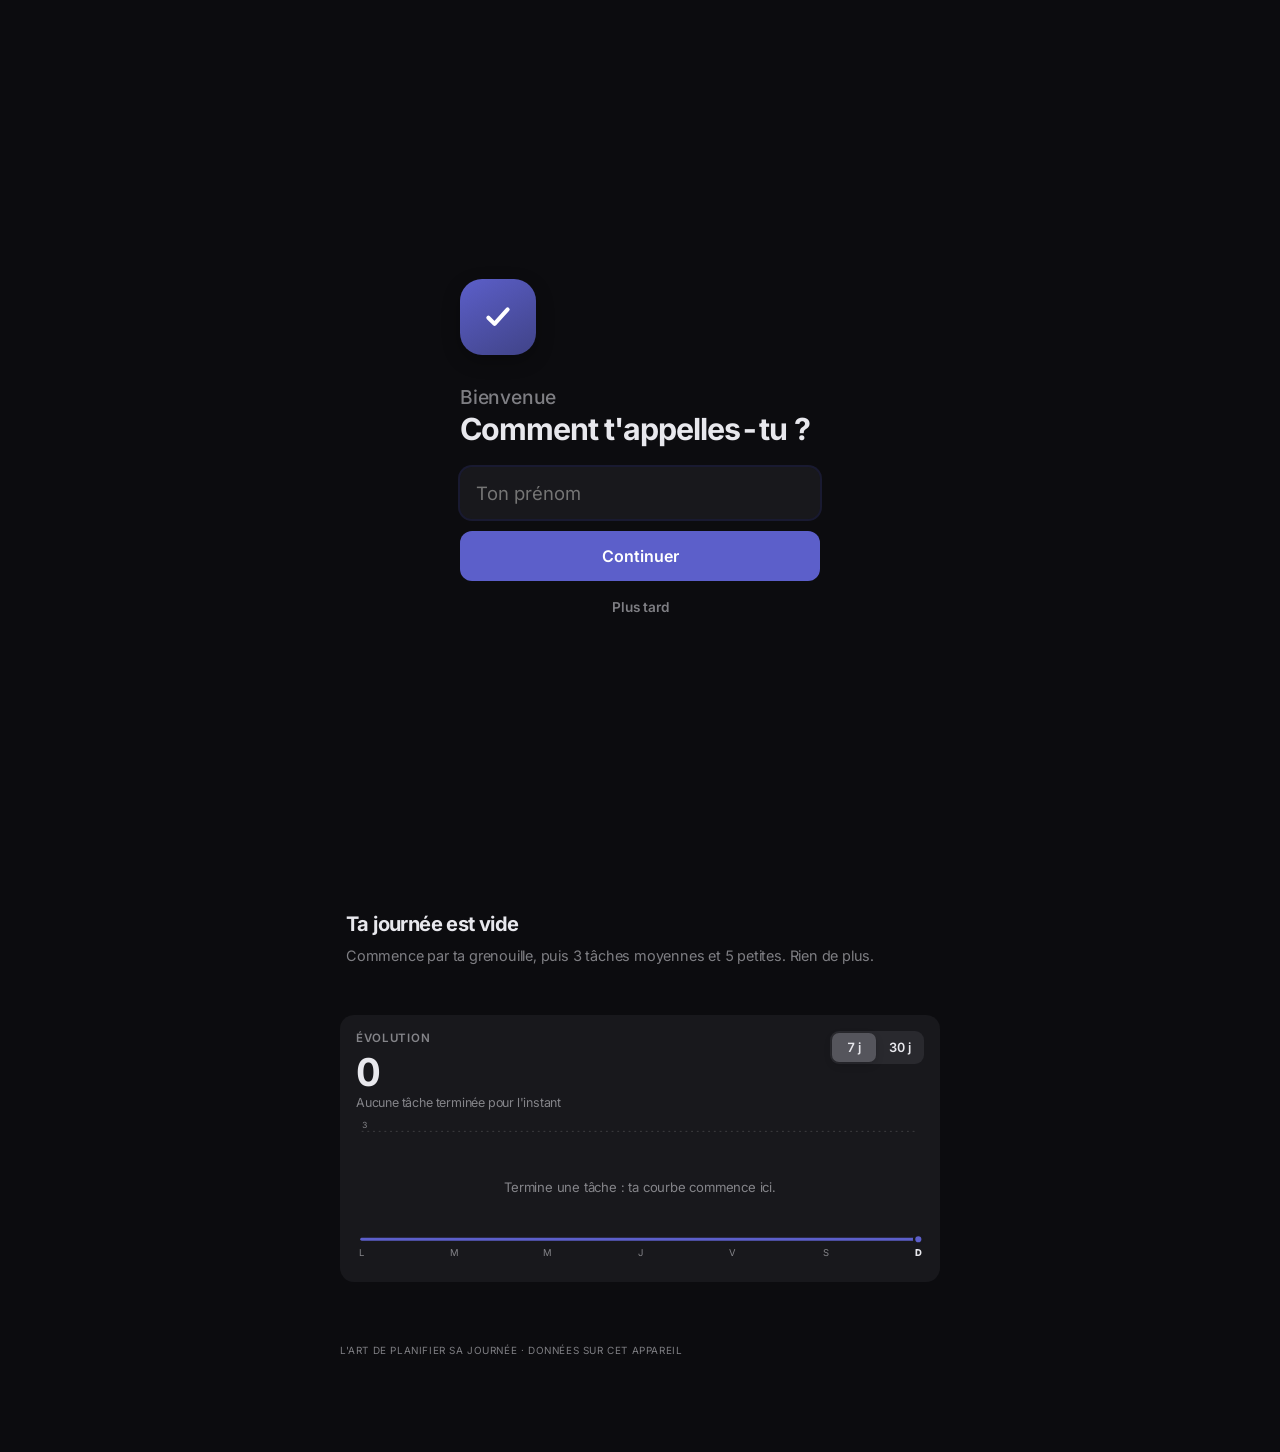
==== commit 954dbf85: "Add files via upload" ====
--- a/index.html
+++ b/index.html
@@ -1,5 +1,5 @@
 <!DOCTYPE html>
-<html lang="fr">
+<html lang="fr" data-theme="sombre">
 <head>
 <meta charset="UTF-8">
 <meta name="viewport" content="width=device-width, initial-scale=1.0, viewport-fit=cover">
@@ -9,7 +9,7 @@
 <meta name="theme-color" content="#000000">
 <meta name="mobile-web-app-capable" content="yes">
 <meta name="apple-mobile-web-app-capable" content="yes">
-<meta name="apple-mobile-web-app-status-bar-style" content="black">
+<meta name="apple-mobile-web-app-status-bar-style" content="black-translucent">
 <meta name="apple-mobile-web-app-title" content="Momo Tâches">
 <link rel="apple-touch-icon" href="icons/icon-192.png">
 <link rel="icon" href="icons/icon-192.png">
@@ -17,102 +17,129 @@
 <link rel="stylesheet" href="css/components.css">
 <link rel="stylesheet" href="css/modals.css">
 <link rel="stylesheet" href="css/design.css">
+<link rel="stylesheet" href="css/ios.css">
 </head>
-<body>
+<body data-vue="afaire">
+<!-- Écran de bienvenue au lancement (js/accueil.js) -->
+<div class="splash" id="splash" role="status" aria-live="polite"></div>
 <div class="wrap">
 
+  <!-- En-tête éditorial : micro-date, grand numéro d'index, titre -->
   <header>
     <div class="entete-txt">
-      <p id="dateJour" class="micro"></p>
+      <p class="micro"><i class="carre"></i><span id="dateJour"></span></p>
+      <div class="index" id="indexVue" aria-hidden="true">01</div>
       <h1 id="titreVue">Aujourd'hui</h1>
     </div>
     <div class="header-actions">
       <button class="btn-icone" id="btnRecherche" type="button" aria-label="Rechercher une tâche">
-        <svg viewBox="0 0 24 24" width="20" height="20" fill="none" stroke="currentColor" stroke-width="2" stroke-linecap="round" aria-hidden="true"><circle cx="11" cy="11" r="6.5"/><path d="M16 16l4.5 4.5"/></svg>
-      </button>
-      <button class="btn-icone" id="btnStock" type="button" aria-label="Stock : tâches mises de côté">
-        <svg viewBox="0 0 24 24" width="22" height="22" fill="none" stroke="currentColor" stroke-width="1.9" stroke-linecap="round" stroke-linejoin="round" aria-hidden="true"><path d="M21 8v12a1 1 0 0 1-1 1H4a1 1 0 0 1-1-1V8M1 3h22v5H1zM10 12h4"/></svg>
-        <span class="badge-nb" id="stockNb"></span>
+        <svg viewBox="0 0 24 24" width="20" height="20" fill="none" stroke="currentColor" stroke-width="2" stroke-linecap="square" aria-hidden="true"><circle cx="11" cy="11" r="6.5"/><path d="M16 16l4.5 4.5"/></svg>
       </button>
       <button class="btn-icone" id="btnReglages" type="button" aria-label="Réglages">
-        <svg viewBox="0 0 24 24" width="22" height="22" fill="none" stroke="currentColor" stroke-width="1.9" stroke-linecap="round" stroke-linejoin="round" aria-hidden="true"><circle cx="12" cy="12" r="3"/><path d="M19.4 15a1.7 1.7 0 0 0 .3 1.8l.1.1a2 2 0 1 1-2.8 2.8l-.1-.1a1.7 1.7 0 0 0-1.8-.3 1.7 1.7 0 0 0-1 1.5V21a2 2 0 1 1-4 0v-.1a1.7 1.7 0 0 0-1.1-1.5 1.7 1.7 0 0 0-1.8.3l-.1.1a2 2 0 1 1-2.8-2.8l.1-.1a1.7 1.7 0 0 0 .3-1.8 1.7 1.7 0 0 0-1.5-1H3a2 2 0 1 1 0-4h.1a1.7 1.7 0 0 0 1.5-1.1 1.7 1.7 0 0 0-.3-1.8l-.1-.1a2 2 0 1 1 2.8-2.8l.1.1a1.7 1.7 0 0 0 1.8.3H9a1.7 1.7 0 0 0 1-1.5V3a2 2 0 1 1 4 0v.1a1.7 1.7 0 0 0 1 1.5 1.7 1.7 0 0 0 1.8-.3l.1-.1a2 2 0 1 1 2.8 2.8l-.1.1a1.7 1.7 0 0 0-.3 1.8V9a1.7 1.7 0 0 0 1.5 1H21a2 2 0 1 1 0 4h-.1a1.7 1.7 0 0 0-1.5 1z"/></svg>
+        <svg viewBox="0 0 24 24" width="20" height="20" fill="none" stroke="currentColor" stroke-width="2" stroke-linecap="square" aria-hidden="true"><path d="M4 7h10M18 7h2M4 17h2M10 17h10"/><rect x="14" y="5" width="4" height="4"/><rect x="6" y="15" width="4" height="4"/></svg>
       </button>
     </div>
   </header>
 
+  <div class="zone-recherche" id="zoneRecherche" hidden>
+    <input type="search" id="inputRecherche" placeholder="Rechercher une tâche, une étape…" enterkeyhint="search" autocomplete="off" autocapitalize="off" spellcheck="false">
+    <button type="button" id="rechercheFermer" aria-label="Fermer la recherche">✕</button>
+  </div>
+
   <div class="bandeau-rappels" id="bandeauRappels" hidden></div>
 
-  <section class="resume" id="resume" data-etat="ok">
-    <div class="resume-haut">
-      <div class="valeur" id="resteNb">0</div>
-      <div class="resume-droite">
-        <div class="label">à faire aujourd'hui</div>
-        <div id="resumeTotal">0 tâche</div>
-        <div class="retard-info" id="resumeRetard" hidden></div>
-      </div>
-    </div>
-    <div class="barre"><div class="barre-fill" id="barreFill"></div></div>
-    <div class="message-etat" id="resumeMessage"></div>
-  </section>
-
-  <section class="courbe" id="courbe" aria-label="Évolution des tâches terminées"></section>
+  <!-- Accueil : grenouille, figure 1-3-5, jauge 60/40 -->
+  <div id="jourHaut"></div>
 
   <form class="ajout" id="formAjout" autocomplete="off">
     <div class="ajout-ligne">
-      <input id="inputTitre" type="text" placeholder="Nouvelle tâche… ex. Appeler Paul demain #perso" maxlength="140" enterkeyhint="done" aria-label="Nouvelle tâche">
+      <input id="inputTitre" type="text" placeholder="Nouvelle tâche : un verbe, un objet, un résultat" maxlength="140" enterkeyhint="go" aria-label="Nouvelle tâche">
       <button type="submit" class="btn-plus" aria-label="Ajouter la tâche">+</button>
     </div>
     <div class="ajout-options">
-      <label class="chip" id="chipDate">
-        <span id="chipDateTxt">📅 Date</span>
-        <input type="date" id="inputDate" aria-label="Date d'échéance">
-      </label>
+      <label class="chip" id="chipDate"><span id="chipDateTxt">Date</span><input type="date" id="inputDate" aria-label="Date d'échéance"></label>
       <button type="button" class="chip chip-x" id="effacerDate" hidden aria-label="Retirer la date">✕</button>
-      <button type="button" class="chip" id="chipImportant">☆ Important</button>
-      <button type="button" class="chip" id="chipRepeter">🔁 Répéter</button>
-      <button type="button" class="chip" id="chipCat">🏷 Catégorie</button>
+      <button type="button" class="chip" id="chipImportant">Important</button>
+      <button type="button" class="chip" id="chipRepeter">Répéter</button>
+      <button type="button" class="chip" id="chipCat">Catégorie</button>
     </div>
     <div class="apercu" id="apercu" hidden></div>
   </form>
 
-  <div class="zone-recherche" id="zoneRecherche" hidden>
-    <input type="search" id="inputRecherche" placeholder="Rechercher (titre, étape, catégorie)…" enterkeyhint="search" autocomplete="off" autocapitalize="off" spellcheck="false">
-    <button type="button" id="rechercheFermer" aria-label="Fermer la recherche">✕</button>
-  </div>
-
   <div class="filtres-cat" id="filtresCat" hidden></div>
 
   <div id="liste"></div>
 
-  <footer>Fonctionne hors ligne · Données enregistrées sur cet appareil</footer>
-</div>
-
-<!-- Barre de navigation flottante -->
+  <section class="courbe" id="courbe" aria-label="Évolution des tâches terminées"></section>
+
+  <footer>L'art de planifier sa journée · données sur cet appareil</footer>
+</div>
+
+<!-- Barre d'onglets -->
 <nav class="nav" id="nav" aria-label="Sections">
-  <button class="nav-btn actif" data-filtre="afaire" type="button"><span class="nav-fond"></span><svg class="nav-ico" viewBox="0 0 24 24" aria-hidden="true"><circle cx="12" cy="12" r="9"/></svg><span class="nav-txt">À faire <span class="nav-n" id="navAFaire">0</span></span></button>
-  <button class="nav-btn" data-filtre="faites" type="button"><span class="nav-fond"></span><svg class="nav-ico" viewBox="0 0 24 24" aria-hidden="true"><circle cx="12" cy="12" r="9"/><path d="M8 12.5l3 3 5-6"/></svg><span class="nav-txt">Faites <span class="nav-n" id="navFaites">0</span></span></button>
-  <button class="nav-btn" data-filtre="recurrentes" type="button"><span class="nav-fond"></span><svg class="nav-ico" viewBox="0 0 24 24" aria-hidden="true"><path d="M17 2l4 4-4 4M3 11V9a3 3 0 0 1 3-3h15M7 22l-4-4 4-4M21 13v2a3 3 0 0 1-3 3H3"/></svg><span class="nav-txt">Répétées <span class="nav-n" id="navRec"></span></span></button>
-  <button class="nav-btn" data-filtre="analyse" type="button"><span class="nav-fond"></span><svg class="nav-ico" viewBox="0 0 24 24" aria-hidden="true"><path d="M5 20V11M12 20V5M19 20v-7"/></svg><span class="nav-txt">Analyse</span></button>
-  <button class="nav-btn" data-filtre="journal" type="button"><span class="nav-fond"></span><svg class="nav-ico" viewBox="0 0 24 24" aria-hidden="true"><circle cx="12" cy="12" r="9"/><path d="M12 7v5l3 2"/></svg><span class="nav-txt">Journal</span></button>
+  <button class="nav-btn actif" data-filtre="afaire" type="button"><svg class="nav-ico" viewBox="0 0 24 24" aria-hidden="true"><circle cx="12" cy="12" r="4"/><path d="M12 2.5v2M12 19.5v2M2.5 12h2M19.5 12h2M5.3 5.3l1.4 1.4M17.3 17.3l1.4 1.4M5.3 18.7l1.4-1.4M17.3 6.7l1.4-1.4"/></svg><span class="nav-num">01</span><span class="nav-txt">Aujourd'hui</span><span class="nav-n" id="navAFaire"></span></button>
+  <button class="nav-btn" data-filtre="capture" type="button"><svg class="nav-ico" viewBox="0 0 24 24" aria-hidden="true"><path d="M3 13l2.5-7.5A2 2 0 0 1 7.4 4h9.2a2 2 0 0 1 1.9 1.5L21 13v5a2 2 0 0 1-2 2H5a2 2 0 0 1-2-2z"/><path d="M3 13h5l1.5 2.5h5L16 13h5"/></svg><span class="nav-num">02</span><span class="nav-txt">Capture</span><span class="nav-n" id="navCapture"></span></button>
+  <button class="nav-btn" data-filtre="planifier" type="button"><svg class="nav-ico" viewBox="0 0 24 24" aria-hidden="true"><rect x="3" y="5" width="18" height="16" rx="3"/><path d="M3 10h18M8 3v4M16 3v4M7.5 14h3M13.5 14h3M7.5 17.5h3"/></svg><span class="nav-num">03</span><span class="nav-txt">Planifier</span><span class="nav-point" id="navPlan" hidden></span></button>
+  <button class="nav-btn" data-filtre="bilan" type="button"><svg class="nav-ico" viewBox="0 0 24 24" aria-hidden="true"><path d="M4 20V13M10 20V8M16 20v-9M22 20H2"/><path d="M4 9l6-4 6 4 5-4"/></svg><span class="nav-num">04</span><span class="nav-txt">Bilan</span></button>
 </nav>
 
-<!-- Modifier une tâche -->
+<!-- Fiche : créer ou modifier une tâche -->
 <div class="overlay" id="overlayEdit">
-  <div class="modal"><div class="sheet-grabber"></div>
-    <h3 id="editEntete">Modifier la tâche</h3>
-    <div class="sub" id="editSub">Change le texte, la date, l'importance, la répétition, la catégorie, les sous-tâches ou la note.</div>
-    <div class="champ">
-      <label for="editTitre">Tâche</label>
-      <input id="editTitre" type="text" maxlength="140">
-    </div>
-    <div class="champ">
-      <label for="editDate">Date (facultatif)</label>
-      <input id="editDate" type="date">
-    </div>
+  <div class="modal fiche"><div class="sheet-grabber"></div>
+    <div class="fiche-tete"><span class="index index-fiche" id="editIndex">+</span><h3 id="editEntete">Nouvelle tâche</h3></div>
+
+    <div class="champ">
+      <label for="editTitre">Tâche · verbe + objet + résultat</label>
+      <input id="editTitre" type="text" maxlength="140" placeholder="Ex. Appeler les 5 prospects du salon pour fixer un rendez-vous">
+      <div class="loi" id="editConseil"></div>
+    </div>
+
+    <div class="champ">
+      <label>Quand</label>
+      <div class="seg seg-3" id="editListe" role="group" aria-label="Liste">
+        <button type="button" data-v="jour" aria-pressed="true">Aujourd'hui</button>
+        <button type="button" data-v="semaine" aria-pressed="false">Cette semaine</button>
+        <button type="button" data-v="plustard" aria-pressed="false">Plus tard</button>
+      </div>
+      <div id="champDate" hidden><input id="editDate" type="date" aria-label="Jour prévu (facultatif)"><div class="aide">Facultatif. Elle reviendra seule dans ta journée ce jour-là.</div></div>
+    </div>
+
+    <div class="champ">
+      <label>Taille · règle 1-3-5</label>
+      <div class="seg seg-3" id="editTaille" role="group" aria-label="Taille">
+        <button type="button" data-v="grande" aria-pressed="false">Grande</button>
+        <button type="button" data-v="moyenne" aria-pressed="false">Moyenne</button>
+        <button type="button" data-v="petite" aria-pressed="true">Petite</button>
+      </div>
+      <div class="aide" id="editTailleInfo"></div>
+    </div>
+
+    <div class="champ">
+      <label>Priorité · ABC</label>
+      <div class="seg seg-3 seg-prio" id="editPrio" role="group" aria-label="Priorité">
+        <button type="button" data-v="A" aria-pressed="false">A</button>
+        <button type="button" data-v="B" aria-pressed="true">B</button>
+        <button type="button" data-v="C" aria-pressed="false">C</button>
+      </div>
+      <div class="aide" id="editPrioInfo"></div>
+    </div>
+
+    <div class="champ">
+      <label for="editDuree">Durée estimée</label>
+      <div class="duree-ligne">
+        <div class="puces-duree" id="editDurees">
+          <button type="button" data-min="10">10</button><button type="button" data-min="15">15</button><button type="button" data-min="30">30</button>
+          <button type="button" data-min="45">45</button><button type="button" data-min="60">60</button><button type="button" data-min="90">90</button><button type="button" data-min="120">120</button>
+        </div>
+        <label class="duree-libre"><input id="editDuree" type="number" inputmode="numeric" min="5" max="720" step="5" placeholder="—"><span>min</span></label>
+      </div>
+      <div class="aide" id="editDureeInfo"></div>
+    </div>
+
     <div class="champ" id="champHeure">
-      <label for="editHeure">Rappel (facultatif)</label>
+      <label for="editHeure">Moment · rappel (facultatif)</label>
       <div class="rappel-ligne">
-        <input id="editHeure" type="time" aria-label="Heure du rappel">
+        <input id="editHeure" type="time" aria-label="Heure prévue">
         <div class="rappel-avance" id="blocAvance" hidden>
           <input id="editAvance" type="number" inputmode="numeric" min="0" max="1440" aria-label="Minutes d'avance">
           <span>min avant</span>
@@ -120,13 +147,7 @@
       </div>
       <div class="aide" id="aideRappel"></div>
     </div>
-    <div class="champ">
-      <label for="editImportant">Importance</label>
-      <select id="editImportant">
-        <option value="0">Normale</option>
-        <option value="1">Importante ★</option>
-      </select>
-    </div>
+
     <div class="champ">
       <label for="editRepeter">Répétition</label>
       <select id="editRepeter">
@@ -137,26 +158,75 @@
       </select>
     </div>
     <div class="champ">
-      <label for="editCat">Catégorie</label>
-      <input id="editCat" type="text" list="listeCats" maxlength="24" placeholder="Aucune" autocomplete="off">
-      <datalist id="listeCats"></datalist>
-    </div>
-    <div class="champ">
-      <label for="editSousNouvelle">Sous-tâches</label>
+      <label for="editSousNouvelle">Étapes · si elle prend plus de 2 h, découpe-la</label>
       <div class="sous-liste" id="editSous"></div>
-      <input id="editSousNouvelle" type="text" maxlength="140" placeholder="Ajouter une sous-tâche…" enterkeyhint="done" autocomplete="off">
+      <input id="editSousNouvelle" type="text" maxlength="140" placeholder="Ajouter une étape…" enterkeyhint="done" autocomplete="off">
     </div>
     <div class="champ">
       <label for="editNote">Note</label>
-      <textarea id="editNote" rows="3" maxlength="1000" placeholder="Détails, adresse, lien…"></textarea>
-    </div>
+      <textarea id="editNote" rows="2" maxlength="1000" placeholder="Détails, adresse, lien…"></textarea>
+    </div>
+    <div class="loi alerte" id="editReport" hidden></div>
     <div class="modal-actions">
       <button class="btn-annuler" id="editAnnuler" type="button">Annuler</button>
-      <button class="btn-valider" id="editValider" type="button">Enregistrer</button>
+      <button class="btn-valider" id="editValider" type="button">Ajouter</button>
     </div>
     <div id="editSecondaire">
-      <div class="modal-actions"><button class="btn-annuler" id="editStock" type="button">Mettre en stock</button></div>
+      <div class="modal-actions"><button class="btn-annuler" id="editPlusTard" type="button">Ranger « plus tard »</button></div>
       <div class="modal-delete-link"><button id="editSuppr" type="button">Supprimer cette tâche</button></div>
+    </div>
+  </div>
+</div>
+
+<!-- Tri de la capture : une carte à la fois -->
+<div class="overlay plein" id="overlayTri">
+  <div class="plein-boite">
+    <div class="plein-tete">
+      <div class="micro"><i class="carre"></i>Trier la capture · <span id="triCompte"></span></div>
+      <button class="btn-icone" type="button" data-tri="fermer" aria-label="Fermer">✕</button>
+    </div>
+    <div class="tri-progression"><i id="triBarre"></i></div>
+    <div class="tri-zone" id="triZone"></div>
+    <div class="tri-message" id="triMessage" aria-live="polite"></div>
+    <div class="tri-actions" id="triActions">
+      <button type="button" class="tri-btn danger" data-tri="suppr"><b>Supprimer</b><small>pas utile</small></button>
+      <button type="button" class="tri-btn" data-tri="fait"><b>Faite</b><small>moins de 2 min</small></button>
+      <button type="button" class="tri-btn fort" data-tri="jour"><b>Aujourd'hui</b><small>liste du jour</small></button>
+      <button type="button" class="tri-btn" data-tri="semaine"><b>Semaine</b><small>cette semaine</small></button>
+      <button type="button" class="tri-btn" data-tri="plustard"><b>Plus tard</b><small>un jour, peut-être</small></button>
+      <button type="button" class="tri-btn" data-tri="deleguer"><b>Déléguer</b><small>quelqu'un d'autre</small></button>
+    </div>
+    <div class="tri-delegue" id="triDelegue" hidden>
+      <input id="triQui" type="text" maxlength="40" placeholder="À qui ? (nom)" autocomplete="off">
+      <button type="button" class="btn-valider" data-tri="deleguer-ok">Confier · suivi dans 2 jours</button>
+    </div>
+    <button type="button" class="lien-discret" id="triAnnuler" data-tri="annuler" hidden>↶ Annuler la dernière décision</button>
+  </div>
+</div>
+
+<!-- Mode Focus -->
+<div class="overlay plein focus" id="overlayFocus">
+  <div class="plein-boite">
+    <div class="plein-tete">
+      <div class="micro"><i class="carre"></i>Focus · une seule chose à la fois</div>
+      <button class="btn-icone" type="button" data-focus="reduire" aria-label="Réduire">–</button>
+    </div>
+    <div class="focus-phase" id="focusPhase"></div>
+    <h2 class="focus-titre" id="focusTitre"></h2>
+    <div class="focus-anneau">
+      <svg viewBox="0 0 240 240" aria-hidden="true"><circle class="fa-fond" cx="120" cy="120" r="108"/><circle class="fa-arc" id="focusArc" cx="120" cy="120" r="108"/></svg>
+      <div class="focus-temps" id="focusTemps">25:00</div>
+    </div>
+    <div class="focus-cycles" id="focusCycles"></div>
+    <div class="focus-reel" id="focusReel"></div>
+    <div class="loi" id="focusLoi"></div>
+    <div class="focus-actions">
+      <button type="button" class="btn-valider grand" data-focus="lecture" id="focusLecture">Démarrer</button>
+      <div class="focus-secondaires">
+        <button type="button" class="btn-annuler" data-focus="passer">Passer</button>
+        <button type="button" class="btn-annuler" data-focus="terminer">Tâche terminée ✓</button>
+      </div>
+      <button type="button" class="lien-discret" data-focus="quitter">Quitter le Focus</button>
     </div>
   </div>
 </div>
@@ -172,18 +242,38 @@
       <input id="prefPrenom" type="text" maxlength="30" placeholder="Ton prénom (facultatif)" autocomplete="off" aria-label="Prénom">
     </div>
 
+    <div class="reglage-titre">Journée de travail · règle 60/40</div>
+    <div class="heures">
+      <label><span>Début</span><input id="prefDebut" type="time"></label>
+      <label><span>Fin</span><input id="prefFin" type="time"></label>
+    </div>
+    <div class="aide" id="infoJournee"></div>
+    <div class="theme-titre">Marge sur les durées (loi de Hofstadter)</div>
+    <div class="seg seg-3" role="group" aria-label="Marge">
+      <button type="button" data-marge="20">+20 %</button>
+      <button type="button" data-marge="30">+30 %</button>
+      <button type="button" data-marge="50">+50 %</button>
+    </div>
+
+    <div class="theme-titre">Mode Focus (Pomodoro)</div>
+    <div class="seg seg-2" role="group" aria-label="Durée Pomodoro">
+      <button type="button" data-pomodoro="25">25 min · pause 5</button>
+      <button type="button" data-pomodoro="50">50 min · pause 10</button>
+    </div>
+
     <div class="reglage-titre">Apparence</div>
-    <div class="theme-modes" role="group" aria-label="Thème">
-      <button class="theme-mode" data-mode="auto" type="button">Auto</button>
-      <button class="theme-mode" data-mode="clair" type="button">Clair</button>
-      <button class="theme-mode" data-mode="sombre" type="button">Sombre</button>
-    </div>
-    <div class="theme-titre">Couleur d'accent</div>
-    <div class="theme-accents" id="themeAccents" role="group" aria-label="Couleur d'accent"></div>
+    <div class="seg seg-3" role="group" aria-label="Thème">
+      <button type="button" data-mode="sombre">Sombre</button>
+      <button type="button" data-mode="clair">Clair</button>
+      <button type="button" data-mode="auto">Auto</button>
+    </div>
+    <div class="theme-titre">Couleur principale</div>
+    <div class="couleurs" id="couleurs" role="group" aria-label="Couleur principale"></div>
+    <div class="couleur-nom" id="couleurNom"></div>
     <div class="theme-titre">Taille du texte</div>
-    <div class="theme-modes" role="group" aria-label="Taille du texte">
-      <button class="theme-mode reg-texte" data-texte="normal" type="button">Normal</button>
-      <button class="theme-mode reg-texte" data-texte="grand" type="button">Grand</button>
+    <div class="seg seg-2" role="group" aria-label="Taille du texte">
+      <button type="button" data-texte="normal">Normal</button>
+      <button type="button" data-texte="grand">Grand</button>
     </div>
 
     <div class="reglage-titre">Suivi</div>
@@ -191,7 +281,7 @@
       <span><b>Objectif quotidien</b><small id="infoObjectif"></small></span><span class="chevron" aria-hidden="true">›</span>
     </button>
     <label class="ligne-reglage">
-      <span><b>Ajout rapide</b><small>Ajouter directement, sans ouvrir la fiche complète</small></span>
+      <span><b>Ajout rapide</b><small>Ajouter directement, sans ouvrir la fiche</small></span>
       <input type="checkbox" class="interrupteur" id="prefAjoutRapide">
     </label>
     <label class="ligne-reglage">
@@ -207,7 +297,7 @@
     </div>
 
     <div class="reglage-titre">Sauvegarde et données</div>
-    <div class="sub sub-reglage">Tes tâches sont stockées dans ce navigateur. Exporte-les de temps en temps (changement de téléphone, données effacées…). Les tâches archivées restent comptées dans l'Analyse.</div>
+    <div class="sub sub-reglage">Tes tâches sont stockées dans ce navigateur. Exporte-les de temps en temps (changement de téléphone, données effacées…).</div>
     <div class="modal-actions col compact">
       <button class="btn-valider" id="btnExport" type="button">Exporter mes tâches</button>
       <button class="btn-annuler" id="btnExportChiffre" type="button">Exporter (chiffré par mot de passe)</button>
@@ -222,7 +312,7 @@
     <div class="reglage-titre">Application</div>
     <div class="modal-actions col compact">
       <button class="btn-annuler" id="btnMajApp" type="button">Mettre à jour l'application</button>
-      <button class="btn-annuler" id="btnResetPrefs" type="button">Réinitialiser l'apparence</button>
+      <button class="btn-annuler" id="btnResetPrefs" type="button">Réinitialiser les réglages</button>
     </div>
     <div class="version-app">Version <span id="versionApp"></span></div>
 
@@ -234,7 +324,7 @@
 <div class="overlay" id="overlayObjectif">
   <div class="modal"><div class="sheet-grabber"></div>
     <h3>Objectif quotidien</h3>
-    <div class="sub">Nombre de tâches que tu veux terminer chaque jour. Il sert à colorer la carte de chaleur et à suivre ta progression.</div>
+    <div class="sub">Nombre de tâches que tu veux terminer chaque jour. Il colore la carte de régularité du Bilan.</div>
     <div class="objectif-stepper">
       <button type="button" id="objMoins" aria-label="Diminuer">−</button>
       <input id="objValeur" type="number" inputmode="numeric" min="1" max="50" aria-label="Tâches par jour">
@@ -272,8 +362,8 @@
 <!-- Écran de verrouillage -->
 <div class="ecran-verrou" id="ecranVerrou" role="dialog" aria-modal="true" aria-labelledby="verrouTitre">
   <div class="verrou-boite">
-    <div class="verrou-icone" aria-hidden="true">🔒</div>
-    <h2 id="verrouTitre">Mes tâches</h2>
+    <div class="verrou-carre" aria-hidden="true"></div>
+    <h2 id="verrouTitre">Momo Tâches</h2>
     <div class="sub">Entre ton code PIN</div>
     <input type="password" id="verrouInput" inputmode="numeric" autocomplete="off" maxlength="8" aria-label="Code PIN">
     <div class="erreur-champ" id="verrouErreur" role="alert"></div>
@@ -283,7 +373,7 @@
 </div>
 
 <input type="file" id="fichierImport" accept="application/json,.json" hidden>
-<button class="fab" id="fab" type="button" aria-label="Ajouter une tâche"><svg viewBox="0 0 24 24" width="26" height="26" fill="none" stroke="currentColor" stroke-width="2.4" stroke-linecap="round" aria-hidden="true"><path d="M12 5v14M5 12h14"/></svg></button>
+<button class="fab" id="fab" type="button" aria-label="Ajouter une tâche"><svg viewBox="0 0 24 24" width="24" height="24" fill="none" stroke="currentColor" stroke-width="2.4" stroke-linecap="square" aria-hidden="true"><path d="M12 5v14M5 12h14"/></svg></button>
 <div class="toast" id="toast" role="status" aria-live="polite"></div>
 
 <script src="js/helpers.js"></script>
@@ -292,13 +382,17 @@
 <script src="js/storage.js"></script>
 <script src="js/rappels.js"></script>
 <script src="js/render.js"></script>
-<script src="js/recurrentes.js"></script>
-<script src="js/stock.js"></script>
+<script src="js/methode.js"></script>
+<script src="js/bilan.js"></script>
 <script src="js/courbe.js"></script>
 <script src="js/events.js"></script>
 <script src="js/gestes.js"></script>
 <script src="js/reglages.js"></script>
+<script src="js/capture.js"></script>
+<script src="js/planifier.js"></script>
+<script src="js/focus.js"></script>
 <script src="js/securite.js"></script>
 <script src="js/app.js"></script>
+<script src="js/accueil.js"></script>
 </body>
 </html>
--- a/css/design.css
+++ b/css/design.css
@@ -1,338 +1,689 @@
 /* ==========================================================================
-   Design : minimalisme + style suisse + iOS.
-   - Suisse : grille et marges régulières, hiérarchie typographique forte (chiffre géant, micro-titres en capitales
-     espacées), alignement à gauche, filets fins, une seule couleur d'accent, aucun ornement.
-   - iOS : grand titre, listes groupées arrondies avec filets, barre d'onglets translucide en bas, contrôles segmentés,
-     feuilles modales, boutons ronds gris, retour haptique.
-   Les couleurs (sombre / clair / accent) viennent de base.css et des Réglages ; ce fichier ne gère que forme et typographie.
+   Design « L'art de planifier sa journée » — éditorial suisse sur papier.
+   Papier blanc, encre quasi noire, UN accent indigo, aplats lavande, filets fins.
+   Typographie grotesque grasse et serrée (Inter), grands numéros d'index indigo, micro-titres en capitales espacées.
+   Signature : le petit carré indigo de la couverture.
    ========================================================================== */
 
-:root{
-  --noir-2:#1C1C1E; --noir-3:#2C2C2E;
-  --gris:#8E8E93; --gris-2:#AEAEB2;
-  --ligne:rgba(84,84,88,0.45);
-  --piste:rgba(120,120,128,0.32);
-  --rayon:14px; --rayon-sm:12px;
-  --marge:16px;
-}
-:root[data-theme="clair"]{
-  --noir:#F2F2F7; --noir-2:#FFFFFF; --noir-3:#E9E9EE;
-  --gris:#8A8A8E; --gris-2:#6C6C70;
-  --ligne:rgba(60,60,67,0.18);
-  --piste:rgba(120,120,128,0.2);
-}
+:root[data-theme="clair"], :root:not([data-theme]){
+  --papier:#FFFFFF; --encre:#111111; --encre-2:#3A3A44; --gris:#76767F; --gris-2:#55555E;
+  --lavande:#EEEEFF; --lavande-2:#E2E1FB; --filet:rgba(17,17,17,0.12); --filet-fort:rgba(17,17,17,0.85);
+  --indigo:#4433CC; --indigo-fonce:#2E2199; --sur-indigo:#FFFFFF;
+  --rouge:#C8102E; --orange:#B45309; --vert:#2F7D4F;
+  --ombre:0 18px 40px rgba(17,17,30,0.12);
+  /* noms historiques utilisés par les anciens styles */
+  --noir:var(--papier); --noir-2:var(--lavande); --noir-3:#F4F4F8; --texte:var(--encre); --blanc:#FFFFFF;
+  --bleu:var(--indigo); --bleu-clair:var(--indigo); --accent-rgb:68,51,204; --ligne:var(--filet); --piste:#E8E8EF;
+  --voile:17,17,17; --panneau:255,255,255; --fond-modal:rgba(17,17,30,0.35); --cs:light;
+}
+:root[data-theme="sombre"]{
+  --papier:#0E0E12; --encre:#F2F2F5; --encre-2:#C9C9D2; --gris:#9A9AA6; --gris-2:#B4B4BE;
+  --lavande:#1B1A2C; --lavande-2:#26244A; --filet:rgba(255,255,255,0.12); --filet-fort:rgba(255,255,255,0.85);
+  --indigo:#8E80FF; --indigo-fonce:#B3A9FF; --sur-indigo:#0E0E12;
+  --rouge:#FF6B7A; --orange:#F59E0B; --vert:#4ADE80;
+  --ombre:0 18px 40px rgba(0,0,0,0.5);
+  --noir:var(--papier); --noir-2:var(--lavande); --noir-3:#17171E; --texte:var(--encre); --blanc:#FFFFFF;
+  --bleu:var(--indigo); --bleu-clair:var(--indigo); --accent-rgb:142,128,255; --ligne:var(--filet); --piste:#24242E;
+  --voile:255,255,255; --panneau:14,14,18; --fond-modal:rgba(0,0,0,0.55); --cs:dark;
+}
+:root{ --rayon:4px; --rayon-sm:3px; --ease:cubic-bezier(.22,1,.36,1); color-scheme:var(--cs); }
 :root[data-texte="grand"]{font-size:112.5%;}
-html{-webkit-tap-highlight-color:transparent;}
-*{-webkit-font-smoothing:antialiased;}
-
-body{
-  font-family:-apple-system, BlinkMacSystemFont, 'SF Pro Text', 'Inter', system-ui, 'Helvetica Neue', Arial, sans-serif;
-  letter-spacing:-0.011em;
-  padding:calc(env(safe-area-inset-top, 0px) + 20px) var(--marge) calc(112px + env(safe-area-inset-bottom, 0px));
-}
+
 @font-face{
   font-family:'Inter'; font-style:normal; font-weight:400 800; font-display:swap;
   src:url('../fonts/inter-latin.woff2') format('woff2');
   unicode-range:U+0000-00FF, U+0131, U+0152-0153, U+02BB-02BC, U+02C6, U+02DA, U+02DC, U+0304, U+0308, U+0329, U+2000-206F, U+20AC, U+2122, U+2191, U+2193, U+2212, U+2215, U+FEFF, U+FFFD;
 }
-.wrap{max-width:560px;}
+html{-webkit-tap-highlight-color:transparent;}
+body{
+  background:var(--papier); color:var(--encre);
+  /* SF Pro (police système Apple) sur iPhone / Mac ; Inter, sa plus proche cousine, embarquée pour Android et Windows */
+  font-family:-apple-system, BlinkMacSystemFont, 'SF Pro Text', 'SF Pro Display', 'Inter', 'Helvetica Neue', Arial, sans-serif;
+  letter-spacing:-0.01em; -webkit-font-smoothing:antialiased; text-rendering:optimizeLegibility;
+  padding:calc(env(safe-area-inset-top, 0px) + 22px) 20px calc(104px + env(safe-area-inset-bottom, 0px));
+}
+.wrap{max-width:600px; display:flex; flex-direction:column;}
+body[data-vue="bilan"] #courbe{order:1;} body[data-vue="bilan"] #liste{order:2;} body[data-vue="bilan"] footer{order:3;}
+button, input, select, textarea{font-family:inherit;}
+/* Grands titres : coupe « Display » (plus serrée) */
+.index, header h1, .g-titre, .modal h3, .vide b, .sous-titre, .courbe-valeur, .stat-tuile .valeur, .verrou-boite h2, .nav-num{
+  font-family:-apple-system, BlinkMacSystemFont, 'SF Pro Display', 'Inter', 'Helvetica Neue', Arial, sans-serif;
+}
+
+/* Micro-titres : capitales très espacées, comme « G U I D E  P R A T I Q U E » */
 .micro{
-  margin:0; font-size:0.72rem; font-weight:600; text-transform:uppercase; letter-spacing:0.09em; color:var(--gris);
-}
-
-/* ---------- En-tête : micro-date + grand titre, boutons ronds ---------- */
-header{display:flex; flex-wrap:nowrap; align-items:flex-end; justify-content:space-between; gap:12px; margin:0 0 22px; padding:8px 2px 0;}
+  display:flex; align-items:center; gap:8px; margin:0;
+  font-size:0.66rem; font-weight:600; text-transform:uppercase; letter-spacing:0.22em; color:var(--gris);
+}
+.carre{display:inline-block; flex:none; width:9px; height:9px; background:var(--indigo);}
+
+/* ---------- En-tête : ouverture de partie ---------- */
+header{display:flex; align-items:flex-start; justify-content:space-between; gap:16px; margin:0 0 26px; padding:0; flex-wrap:nowrap;}
 .entete-txt{min-width:0;}
-header h1{margin:6px 0 0; font-size:2.125rem; font-weight:700; line-height:1.08; letter-spacing:-0.035em;}
-header p.micro{margin:0;}
-.header-actions{display:flex; gap:8px; flex:none; padding-bottom:4px;}
+.index{
+  margin:18px 0 0; font-size:4.5rem; font-weight:800; line-height:0.85; letter-spacing:-0.06em; color:var(--indigo);
+  font-variant-numeric:tabular-nums;
+}
+header h1{margin:10px 0 0; font-size:2.1rem; font-weight:800; line-height:1.02; letter-spacing:-0.04em; color:var(--encre);}
+.header-actions{display:flex; gap:8px; flex:none;}
 .btn-icone{
-  position:relative; display:grid; place-items:center; width:38px; height:38px; padding:0; border:none; border-radius:50%; cursor:pointer;
-  background:var(--noir-3); color:var(--bleu-clair); transition:transform .15s var(--spring), background .15s;
-}
-.btn-icone:active{transform:scale(.92);}
-.btn-icone.actif{background:var(--bleu); color:#fff;}
-.badge-nb{
-  position:absolute; top:-5px; right:-5px; min-width:18px; height:18px; padding:0 5px; border-radius:980px;
-  display:grid; place-items:center; font-size:0.64rem; font-weight:700; letter-spacing:0; background:var(--bleu); color:#fff;
-  box-shadow:0 0 0 2px var(--noir);
-}
-.badge-nb:empty{display:none;}
-.btn-icone.actif .badge-nb{background:#fff; color:var(--bleu);}
-
-/* ---------- Résumé du jour : un chiffre, un filet, une phrase ---------- */
-.resume{
-  --etat:var(--texte);
-  background:none; border:none; border-radius:0; box-shadow:none; padding:0; margin:0 2px 24px; animation:none;
-}
-.resume[data-etat="retard"]{--etat:var(--orange);}
-.resume[data-etat="fini"]{--etat:var(--vert);}
-.resume-haut{display:flex; align-items:flex-end; gap:16px; margin:0 0 14px;}
-.resume .valeur{
-  margin:0; font-size:5.2rem; font-weight:700; line-height:0.82; letter-spacing:-0.07em; color:var(--etat);
-  font-variant-numeric:tabular-nums;
-}
-.resume-droite{text-align:left; padding-bottom:4px; font-size:0.85rem; line-height:1.45; color:var(--gris);}
-.resume .label{font-size:0.72rem; font-weight:600; text-transform:uppercase; letter-spacing:0.09em; color:var(--texte); margin:0 0 2px;}
-.retard-info{color:var(--orange); font-weight:600;}
-.barre{height:3px; border-radius:2px; background:var(--piste); overflow:hidden;}
-.barre-fill{height:100%; border-radius:2px; background:var(--etat); box-shadow:none;}
-.barre-fill.complet{background:var(--vert);}
-.message-etat{
-  display:block; margin:12px 0 0; padding:0; border:none; background:none; font-size:0.85rem; font-weight:500; line-height:1.4; color:var(--etat);
-}
-.message-etat::before{content:none;}
-.message-etat:empty{display:none;}
-.resume[data-etat="ok"] .message-etat{display:none;}
-
-/* ---------- Courbe d'évolution ---------- */
-.courbe{margin:0 0 24px; padding:16px 16px 10px; border-radius:var(--rayon); background:var(--noir-2);}
+  position:relative; display:grid; place-items:center; width:40px; height:40px; padding:0; cursor:pointer;
+  border:1.5px solid var(--encre); border-radius:0; background:var(--papier); color:var(--encre);
+  transition:background .15s, color .15s, transform .15s var(--ease);
+}
+.btn-icone:active{transform:scale(.94);}
+.btn-icone.actif, .btn-icone:hover{background:var(--encre); color:var(--papier);}
+
+/* Transition entre écrans : le numéro glisse, le contenu monte */
+body.entree .index{animation:indexIn .55s var(--ease) both;}
+body.entree header h1{animation:monte .5s var(--ease) .06s both;}
+body.entree #jourHaut, body.entree #liste, body.entree #courbe{animation:monte .55s var(--ease) .1s both;}
+@keyframes indexIn{ from{ opacity:0; transform:translateX(-28px); } to{ opacity:1; transform:none; } }
+@keyframes monte{ from{ opacity:0; transform:translateY(14px); } to{ opacity:1; transform:none; } }
+
+/* ---------- Cartes « figure » : aplat lavande, angle droit ---------- */
+.carte{background:var(--lavande); padding:16px 16px 14px; margin:0 0 14px; border-radius:var(--rayon);}
+.carte-tete{display:flex; align-items:baseline; justify-content:space-between; gap:12px; margin-bottom:14px;}
+.compte{font-size:0.85rem; color:var(--gris-2); font-variant-numeric:tabular-nums;}
+.compte b{font-size:1.25rem; font-weight:800; color:var(--encre); letter-spacing:-0.03em;}
+.loi{margin-top:12px; padding-left:12px; border-left:3px solid var(--indigo); font-size:0.82rem; line-height:1.45; color:var(--encre-2);}
+.loi:empty{display:none;}
+.loi.alerte{border-color:var(--rouge); color:var(--rouge);}
+
+/* ---------- La grenouille ---------- */
+.grenouille{
+  display:block; width:100%; text-align:left; margin:0 0 14px; padding:18px 18px 16px; cursor:pointer;
+  background:var(--encre); color:var(--papier); border:none; border-radius:var(--rayon); font:inherit;
+  position:relative; overflow:hidden;
+}
+.grenouille.tache{display:block; border-bottom:none; padding:18px 18px 16px;}
+.grenouille .micro{color:color-mix(in srgb, var(--papier) 62%, transparent);}
+.grenouille .micro .carre{background:var(--indigo);}
+.g-ligne{display:flex; align-items:flex-start; gap:14px; margin-top:14px;}
+.g-titre{font-size:1.45rem; font-weight:800; letter-spacing:-0.035em; line-height:1.12;}
+.g-meta{margin-top:6px; font-size:0.82rem; color:color-mix(in srgb, var(--papier) 65%, transparent);}
+.grenouille .loi{border-color:var(--indigo); color:color-mix(in srgb, var(--papier) 82%, transparent);}
+.grenouille .coche{border-color:var(--papier); width:30px; height:30px; margin-top:2px;}
+.grenouille .coche svg{stroke:var(--papier);}
+.grenouille.fait{background:var(--indigo);}
+.grenouille.fait .g-titre{text-decoration:line-through; text-decoration-thickness:2px;}
+.grenouille.tache.fait .coche{background:var(--papier); border-color:var(--papier);}
+.grenouille.tache.fait .coche svg{stroke:var(--indigo); opacity:1;}
+.grenouille.vide-g{background:var(--papier); color:var(--encre); border:1.5px dashed var(--encre);}
+.grenouille.vide-g .micro{color:var(--gris);}
+.grenouille.vide-g .g-titre{margin-top:12px; color:var(--indigo);}
+.grenouille.vide-g .g-meta{color:var(--gris-2);}
+.grenouille.vide-g:active{background:var(--lavande);}
+
+/* ---------- Figure 1-3-5 ---------- */
+.f135-ligne{display:grid; grid-template-columns:34px 1fr; grid-template-rows:auto auto; column-gap:12px; row-gap:6px; align-items:center; padding:10px 0; border-top:1px solid var(--filet);}
+.f135-ligne:first-of-type{border-top:none; padding-top:0;}
+.f135-n{
+  grid-row:1 / span 2; display:grid; place-items:center; width:34px; height:34px;
+  background:var(--encre); color:var(--papier); font-weight:800; font-size:1.05rem;
+}
+.f135-lbl{display:flex; align-items:baseline; justify-content:space-between; gap:8px; font-size:0.82rem;}
+.f135-lbl b{font-weight:700;}
+.f135-lbl small{color:var(--gris); font-size:0.72rem;}
+.f135-cases{display:flex; gap:5px; align-items:center;}
+.f135-cases .c{
+  flex:1; height:12px; padding:0; border:none; border-radius:0; display:block;
+  animation:caseIn .5s var(--ease) both; animation-delay:calc(var(--i) * 80ms);
+}
+.f135-cases .c.fait{background:var(--indigo);}
+.f135-cases .c.prevu{background:var(--encre);}
+.f135-cases .c.libre{background:transparent; box-shadow:inset 0 0 0 1.5px var(--lavande-2); cursor:pointer;}
+:root[data-theme="clair"] .f135-cases .c.libre{box-shadow:inset 0 0 0 1.5px #C8C5F2;}
+.f135-cases .c.libre:hover, .f135-cases .c.libre:active{background:color-mix(in srgb, var(--indigo) 18%, transparent);}
+.f135-cases .trop{font-style:normal; font-size:0.72rem; font-weight:700; color:var(--rouge); margin-left:4px;}
+@keyframes caseIn{ from{ transform:scaleX(0); transform-origin:left; } to{ transform:scaleX(1); } }
+
+/* ---------- Jauge 60/40 ---------- */
+.jauge-piste{position:relative; height:16px; margin-top:22px; background:var(--papier); overflow:visible;}
+.jauge-horaires{margin-top:-8px; font-size:0.72rem; color:var(--gris-2);}
+.carte-tete .compte{white-space:nowrap;}
+.jauge-prevu, .jauge-fait{position:absolute; left:0; top:0; bottom:0; transition:width .7s var(--ease);}
+.jauge-prevu{background:var(--encre);}
+.jauge-fait{background:var(--indigo);}
+.jauge.depasse .jauge-prevu{background:var(--rouge);}
+.jauge-seuil{position:absolute; top:-6px; bottom:-6px; width:0; border-left:2px dashed var(--encre);}
+.jauge-seuil span{position:absolute; top:-16px; left:4px; white-space:nowrap; font-size:0.62rem; font-weight:700; letter-spacing:0.06em; color:var(--encre);}
+.jauge-leg{display:flex; flex-wrap:wrap; gap:6px 14px; margin-top:10px; font-size:0.72rem; color:var(--gris-2);}
+.jauge-leg i{display:inline-block; width:9px; height:9px; margin-right:5px; vertical-align:-1px;}
+.l-fait{background:var(--indigo);} .l-prevu{background:var(--encre);} .l-libre{background:var(--papier); box-shadow:inset 0 0 0 1px var(--filet-fort);}
+.jauge.depasse .l-prevu{background:var(--rouge);}
+
+/* ---------- Saisie rapide ---------- */
+.ajout{
+  display:block; margin:6px 0 26px; padding:0; border:none; border-bottom:2px solid var(--encre); border-radius:0; background:none;
+}
+.ajout-ligne{display:flex; gap:10px; align-items:center;}
+.ajout-ligne input{flex:1; min-width:0; border:none; background:none; color:var(--encre); font-size:1.05rem; font-weight:500; padding:12px 0;}
+.ajout-ligne input::placeholder{color:var(--gris);}
+.ajout-ligne input:focus{outline:none;}
+.ajout:focus-within{border-color:var(--indigo);}
+.btn-plus{
+  width:38px; height:38px; flex:none; border:none; border-radius:0; padding:0 0 2px; cursor:pointer;
+  background:var(--indigo); color:var(--sur-indigo); font-size:1.5rem; line-height:1; box-shadow:none;
+}
+.ajout-options{display:none !important;}
+.apercu{margin:0 0 8px; padding:8px 10px; border-radius:0; background:var(--lavande); color:var(--indigo); font-size:0.8rem;}
+
+/* ---------- Recherche ---------- */
+.zone-recherche{display:flex; align-items:center; gap:8px; margin:-8px 0 20px; padding:0 0 0 2px; border:none; border-bottom:1.5px solid var(--encre); border-radius:0; background:none;}
+.zone-recherche input{flex:1; min-width:0; background:none; border:none; outline:none; color:var(--encre); font-size:1rem; padding:10px 0;}
+.zone-recherche button{background:none; border:none; color:var(--gris); cursor:pointer; padding:8px;}
+mark{background:var(--lavande-2); color:inherit;}
+
+/* ---------- Listes ---------- */
+.groupe{margin-bottom:26px;}
+.groupe-titre{
+  display:flex; align-items:center; justify-content:space-between; gap:10px; margin:0 0 8px;
+  font-size:0.66rem; font-weight:600; text-transform:uppercase; letter-spacing:0.2em; color:var(--gris);
+}
+.groupe-titre.retard, .hors-plan .groupe-titre{color:var(--rouge);}
+.groupe-nb{min-width:22px; padding:2px 6px; text-align:center; font-size:0.68rem; letter-spacing:0; font-weight:700; background:var(--encre); color:var(--papier);}
+.hors-plan .groupe-nb{background:var(--rouge);}
+.groupe-liste{border:none; border-top:1.5px solid var(--encre); border-radius:0; background:none; overflow:visible;}
+.tache{
+  display:flex; align-items:flex-start; gap:12px; padding:13px 2px 13px 0; border-top:none; border-bottom:1px solid var(--filet);
+  background:var(--papier); transition:opacity .3s;
+}
+.tache:first-child{border-top:none;}
+.coche{
+  width:22px; height:22px; flex:none; margin-top:1px; padding:0; cursor:pointer; border:1.8px solid var(--encre); border-radius:0;
+  background:none; display:grid; place-items:center; transition:background .2s var(--ease), transform .15s var(--ease);
+}
+.coche:active{transform:scale(.86);}
+.coche svg{width:14px; height:14px; stroke:var(--sur-indigo); stroke-width:3.2; fill:none; stroke-linecap:square; opacity:0;}
+.tache.fait .coche{background:var(--indigo); border-color:var(--indigo); animation:pop .35s var(--ease);}
+.tache.fait .coche svg{opacity:1;}
+@keyframes pop{ 50%{ transform:scale(1.2); } }
+.tache-corps{flex:1; min-width:0; cursor:pointer;}
+.tache-titre{font-size:1rem; font-weight:600; line-height:1.3; letter-spacing:-0.015em; word-break:break-word;}
+.tache.fait .tache-titre{color:var(--gris); text-decoration:line-through; text-decoration-color:var(--gris);}
+.tache-meta{display:flex; flex-wrap:wrap; align-items:center; gap:4px 0; margin-top:4px; font-size:0.76rem; color:var(--gris-2);}
+.tache-meta .sep{display:inline-block; width:3px; height:3px; margin:0 8px; background:var(--gris); vertical-align:middle;}
+.prio{display:inline-grid; place-items:center; width:17px; height:17px; font-size:0.66rem; font-weight:800; font-style:normal;}
+.prio-A{background:var(--indigo); color:var(--sur-indigo);}
+.prio-B{background:var(--encre); color:var(--papier);}
+.prio-C{background:none; box-shadow:inset 0 0 0 1.2px var(--encre); color:var(--encre);}
+.sans-duree{color:var(--orange); font-weight:600;}
+.report3{color:var(--rouge); font-weight:700;}
+.pill-action{
+  flex:none; align-self:center; padding:7px 10px; cursor:pointer; border:1.5px solid var(--encre); border-radius:0;
+  background:none; color:var(--encre); font-size:0.72rem; font-weight:700; letter-spacing:0.02em;
+}
+.pill-action:active{background:var(--encre); color:var(--papier);}
+.faites-auj .tache{opacity:.75;}
+.vide{padding:44px 6px; text-align:left; color:var(--gris-2); font-size:0.9rem; line-height:1.5;}
+.vide b{display:block; margin-bottom:6px; color:var(--encre); font-size:1.25rem; font-weight:800; letter-spacing:-0.03em;}
+.chapo{margin:-8px 0 22px; font-size:0.95rem; line-height:1.5; color:var(--encre-2);}
+.sous-titre{display:flex; align-items:center; gap:12px; margin:8px 0 14px; font-size:1.25rem; font-weight:800; letter-spacing:-0.03em;}
+.sous-titre .num{display:grid; place-items:center; width:30px; height:30px; background:var(--indigo); color:var(--sur-indigo); font-size:0.9rem;}
+
+/* Anciennes lignes (résultats de recherche) */
+.etoile, .icone{display:none;}
+.cat-tag{display:none;}
+.tache-meta.retard{color:var(--rouge);}
+.reporter{margin-top:8px; display:flex; gap:6px;}
+.pill-report{padding:6px 10px; border:1.5px solid var(--encre); border-radius:0; background:none; color:var(--encre); font-size:0.72rem; font-weight:700; cursor:pointer;}
+.sous-chip, .note-chip{background:none; border:none; padding:0; color:var(--gris-2); font-size:inherit; cursor:pointer;}
+.note-texte{margin-top:8px; padding:8px 10px; background:var(--lavande); font-size:0.85rem; white-space:pre-wrap;}
+
+/* Groupes repliables */
+.groupe-toggle{display:flex; align-items:center; gap:8px; min-width:0; padding:4px 0; margin:-4px 0; cursor:pointer; background:none; border:none; color:inherit; font:inherit; text-transform:inherit; letter-spacing:inherit; font-weight:inherit;}
+.groupe-toggle .chevron{display:inline-block; transition:transform .25s var(--ease);}
+.groupe-toggle .chevron.ferme{transform:rotate(-90deg);}
+.voir-plus{display:block; width:100%; margin-top:10px; padding:13px; cursor:pointer; border:1.5px solid var(--encre); border-radius:0; background:none; color:var(--encre); font:inherit; font-size:0.85rem; font-weight:700;}
+.voir-plus:active{background:var(--encre); color:var(--papier);}
+
+/* ---------- Courbe ---------- */
+.courbe{margin:4px 0 26px; padding:16px 16px 10px; background:var(--lavande); border-radius:var(--rayon);}
 .courbe-tete{display:flex; align-items:flex-start; justify-content:space-between; gap:12px; margin-bottom:6px;}
-.courbe-valeur{font-size:2.125rem; font-weight:700; letter-spacing:-0.04em; line-height:1.1; margin-top:2px; font-variant-numeric:tabular-nums;}
-.courbe-sous{font-size:0.8rem; color:var(--gris); margin-top:1px; min-height:1.2em;}
-.seg{display:inline-flex; padding:2px; gap:2px; border-radius:9px; background:var(--noir-3);}
-.seg button{
-  min-width:44px; padding:5px 10px; border:none; border-radius:7px; background:none; color:var(--gris-2); cursor:pointer;
-  font:inherit; font-size:0.8rem; font-weight:600; transition:background .2s, color .2s;
-}
-.seg button[aria-pressed="true"]{background:var(--noir-2); color:var(--texte); box-shadow:0 1px 3px rgba(0,0,0,0.25);}
-:root[data-theme="clair"] .seg button[aria-pressed="true"]{box-shadow:0 1px 3px rgba(0,0,0,0.12);}
+.courbe-valeur{font-size:2.4rem; font-weight:800; letter-spacing:-0.05em; line-height:1; margin-top:8px; color:var(--indigo); font-variant-numeric:tabular-nums;}
+.courbe-sous{font-size:0.78rem; color:var(--gris-2); margin-top:4px; min-height:1.2em;}
+.seg{display:flex; gap:0; padding:0; border:1.5px solid var(--encre); border-radius:0; background:none;}
+.seg button{flex:1; min-width:44px; padding:8px 10px; border:none; border-radius:0; background:none; color:var(--encre); cursor:pointer; font:inherit; font-size:0.8rem; font-weight:700; transition:background .2s, color .2s;}
+.seg button + button{border-left:1.5px solid var(--encre);}
+.seg button[aria-pressed="true"]{background:var(--encre); color:var(--papier);}
+.seg-courbe{flex:none;}
 .courbe-zone{position:relative; touch-action:pan-y; cursor:crosshair; user-select:none; -webkit-user-select:none;}
 .courbe-zone svg{display:block; overflow:visible;}
-.cv-ligne{fill:none; stroke:var(--bleu); stroke-width:2.5; stroke-linecap:round; stroke-linejoin:round;}
-.cv-ligne.anime{stroke-dasharray:1; stroke-dashoffset:1; animation:cvTrace .9s var(--spring) forwards;}
+.cv-ligne{fill:none; stroke:var(--indigo); stroke-width:2.5; stroke-linecap:square; stroke-linejoin:miter;}
+.cv-ligne.anime{stroke-dasharray:1; stroke-dashoffset:1; animation:cvTrace .9s var(--ease) forwards;}
+@keyframes cvTrace{ to{ stroke-dashoffset:0; } }
 .cv-aire{pointer-events:none;}
-@keyframes cvTrace{ to{ stroke-dashoffset:0; } }
-.cv-grille{stroke:var(--ligne); stroke-width:1;}
+.cv-grille{stroke:var(--filet); stroke-width:1;}
 .cv-tiret{stroke-dasharray:2 4;}
-.cv-guide{stroke:var(--gris); stroke-width:1; stroke-dasharray:3 3;}
-.cv-point{fill:var(--bleu); stroke:var(--noir-2); stroke-width:2.5; transition:opacity .15s;}
-.courbe-zone text{font-size:10px; fill:var(--gris); font-family:inherit; letter-spacing:0.02em;}
-.courbe-zone text.auj{fill:var(--texte); font-weight:700;}
+.cv-guide{stroke:var(--encre); stroke-width:1;}
+.cv-point{fill:var(--indigo); stroke:var(--lavande); stroke-width:2.5; transition:opacity .15s;}
+.courbe-zone text{font-size:10px; fill:var(--gris); font-family:inherit; letter-spacing:0.08em;}
+.courbe-zone text.auj{fill:var(--encre); font-weight:800;}
 .cv-max{font-size:9px !important;}
-.courbe-vide{position:absolute; left:0; right:0; top:42%; text-align:center; font-size:0.82rem; color:var(--gris); pointer-events:none;}
-
-/* ---------- Saisie rapide ---------- */
-.ajout{border:none; border-radius:var(--rayon); background:var(--noir-2); padding:6px 8px 6px 16px; margin:0 0 28px;}
-.ajout-ligne{gap:8px;}
-.ajout-ligne input{font-size:1.0625rem; padding:10px 0;}
-.btn-plus{width:34px; height:34px; box-shadow:none; font-size:1.5rem; padding:0 0 2px;}
-.ajout-options{margin:0 0 6px; padding:2px 0 4px; gap:6px;}
-.chip{padding:7px 12px; font-size:0.8rem; font-weight:500; background:var(--noir-3);}
-.apercu{border-radius:10px; margin:2px 0 6px; padding:8px 10px;}
-.ajout:not(:focus-within):not(.avec-options) .ajout-options{display:none;}
-
-/* ---------- Recherche ---------- */
-.zone-recherche{border:none; border-radius:10px; background:var(--noir-3); margin:-6px 0 18px; padding:0 4px 0 12px;}
-.zone-recherche input{padding:10px 0; font-size:1rem;}
-.filtres-cat{margin:0 0 18px; gap:6px;}
-.filtre-cat{padding:7px 13px; font-size:0.8rem; font-weight:500;}
-
-/* ---------- Barre d'onglets iOS ---------- */
+.courbe-vide{position:absolute; left:0; right:0; top:42%; text-align:center; font-size:0.82rem; color:var(--gris-2); pointer-events:none;}
+
+/* ---------- Barre d'onglets : numéros d'index ---------- */
 .nav{
-  position:fixed; left:0; right:0; bottom:0; top:auto; transform:none; width:auto; max-width:none; margin:0;
-  display:grid; grid-template-columns:repeat(5, 1fr); gap:0; overflow:visible;
-  padding:6px 4px calc(6px + env(safe-area-inset-bottom, 0px));
-  border:none; border-top:1px solid var(--ligne); border-radius:0; box-shadow:none;
-  background:rgba(var(--panneau), 0.82);
-  -webkit-backdrop-filter:saturate(180%) blur(22px); backdrop-filter:saturate(180%) blur(22px);
-  z-index:40;
+  position:fixed; left:0; right:0; bottom:0; top:auto; transform:none; z-index:40; width:auto; max-width:none; margin:0;
+  display:grid; grid-template-columns:repeat(3, 1fr); gap:0; overflow:visible;
+  padding:0 0 env(safe-area-inset-bottom, 0px); border:none; border-top:1.5px solid var(--encre); border-radius:0; box-shadow:none;
+  background:color-mix(in srgb, var(--papier) 92%, transparent);
+  -webkit-backdrop-filter:blur(14px); backdrop-filter:blur(14px);
 }
 .nav-btn{
-  display:flex; flex-direction:column; align-items:center; justify-content:center; gap:2px; min-width:0; min-height:48px;
-  padding:4px 2px; border-radius:0; background:none; color:var(--gris); font-size:0.625rem; font-weight:500; letter-spacing:0.01em;
-}
-.nav-fond{display:none;}
-.nav-ico{width:25px; height:25px; fill:none; stroke:currentColor; stroke-width:1.6; stroke-linecap:round; stroke-linejoin:round;}
-.nav-btn:hover{color:var(--gris-2);}
-.nav-btn.actif{color:var(--bleu-clair);}
-.nav-btn.actif .nav-ico{stroke-width:2;}
-.nav-txt{display:flex; flex-direction:row; align-items:baseline; gap:3px; line-height:1.2; white-space:nowrap;}
-.nav-n{margin:0; font-size:0.58rem; opacity:.8; font-variant-numeric:tabular-nums;}
+  position:relative; display:flex; flex-direction:column; align-items:flex-start; justify-content:center; gap:2px;
+  min-height:62px; padding:10px 16px; border:none; border-radius:0; background:none; color:var(--gris); cursor:pointer; text-align:left;
+}
+.nav-btn + .nav-btn{border-left:1px solid var(--filet);}
+.nav-num{font-size:1.15rem; font-weight:800; letter-spacing:-0.04em; line-height:1; transition:color .2s;}
+.nav-txt{font-size:0.62rem; font-weight:600; text-transform:uppercase; letter-spacing:0.18em;}
+.nav-btn.actif{color:var(--encre);}
+.nav-btn.actif .nav-num{color:var(--indigo);}
+.nav-btn.actif::before{content:''; position:absolute; left:0; right:0; top:-1.5px; height:4px; background:var(--indigo);}
+.nav-n{position:absolute; top:12px; right:14px; min-width:18px; padding:1px 5px; text-align:center; font-size:0.62rem; font-weight:800; background:var(--encre); color:var(--papier);}
 .nav-n:empty{display:none;}
-
+.nav-fond, .nav-ico{display:none;}
+
+/* Bouton d'ajout : le carré indigo */
 .fab{
-  right:max(16px, calc(50% - 280px)); bottom:calc(72px + env(safe-area-inset-bottom, 0px));
-  width:52px; height:52px; border-radius:50%;
-  opacity:0; transform:scale(.8); pointer-events:none;
-  box-shadow:0 4px 14px rgba(0,0,0,0.35);
-  transition:opacity .2s, transform .25s var(--spring);
+  position:fixed; right:max(20px, calc(50% - 280px)); bottom:calc(78px + env(safe-area-inset-bottom, 0px)); z-index:41;
+  width:54px; height:54px; border:none; border-radius:0; background:var(--indigo); color:var(--sur-indigo);
+  display:grid; place-items:center; cursor:pointer; box-shadow:6px 6px 0 var(--encre);
+  opacity:0; transform:translate(6px, 6px) scale(.8); pointer-events:none;
+  transition:opacity .2s, transform .3s var(--ease), box-shadow .2s;
 }
 .fab.visible{opacity:1; transform:none; pointer-events:auto;}
-.fab.visible:active{transform:scale(.92);}
-
-/* ---------- Retours (toasts) ---------- */
+.fab.visible:active{transform:translate(4px, 4px); box-shadow:2px 2px 0 var(--encre);}
+
+/* ---------- Toasts ---------- */
 .toast{
-  --t:var(--bleu);
-  bottom:calc(76px + env(safe-area-inset-bottom, 0px));
-  width:max-content; max-width:min(92vw, 420px); padding:12px 16px; border:none; border-radius:14px; gap:12px;
-  background:rgba(var(--panneau), 0.92); color:var(--texte); font-size:0.9rem; font-weight:500;
-  box-shadow:0 8px 30px rgba(0,0,0,0.3), inset 0 0 0 1px var(--ligne);
-  -webkit-backdrop-filter:blur(20px); backdrop-filter:blur(20px);
-}
-.toast.succes{--t:var(--vert);} .toast.alerte{--t:var(--orange); color:var(--texte);} .toast.danger{--t:var(--rouge); color:var(--texte);}
-.toast::before{content:''; flex:none; width:8px; height:8px; border-radius:50%; background:var(--t);}
-.toast button{color:var(--bleu-clair); text-decoration:none; font-weight:600;}
-
-/* ---------- Listes groupées iOS ---------- */
-.groupe{margin-bottom:26px;}
-.groupe-titre{margin:0 4px 8px; padding:0; font-size:0.72rem; font-weight:600; text-transform:uppercase; letter-spacing:0.09em; color:var(--gris);}
-.groupe-titre.retard{color:var(--orange);}
-.groupe-liste{border:none; border-radius:var(--rayon); background:var(--noir-2); overflow:hidden;}
-.tache{padding:11px 10px 11px 14px; gap:10px; border-top:1px solid var(--ligne);}
-.tache:first-child{border-top:none;}
-.coche{width:24px; height:24px; border-width:1.5px; margin-right:2px;}
-.tache-titre{font-size:1.0625rem; line-height:1.3; letter-spacing:-0.015em;}
-.tache-meta{margin-top:2px; font-size:0.8125rem; line-height:1.35;}
-.etoile{font-size:1.2rem; padding:6px;}
-.icone{width:32px; height:32px; border:none; border-radius:50%; background:var(--noir-3); font-size:0.85rem;}
-.reporter{margin-top:8px;}
-.pill-report, .lien-discret{min-height:30px;}
-.lien-discret{font-weight:500;}
-.vide{padding:64px 24px; font-size:0.9rem; line-height:1.5;}
-.vide b{font-size:1.0625rem; font-weight:600; letter-spacing:-0.015em;}
-.rappel-item{border-radius:var(--rayon); background:var(--noir-2);}
-.sous-chip, .note-chip{font-size:0.8125rem;}
-
-/* Analyse (cartes iOS, chiffres suisses) */
-.stats-grille{gap:10px; margin-bottom:26px;}
-.stat-tuile{border:none; border-radius:var(--rayon); padding:14px 16px; background:var(--noir-2);}
-.stat-tuile .label{font-size:0.72rem; font-weight:600; text-transform:uppercase; letter-spacing:0.08em;}
-.stat-tuile .valeur{font-size:2.125rem; letter-spacing:-0.04em;}
-.graphique, .chaleur, .objectif{border:none; border-radius:var(--rayon);}
-.objectif{padding:16px 18px;}
-.objectif-piste{height:4px; border-radius:2px;}
-.objectif-fill{border-radius:2px;}
-.barre-piste{border-radius:6px;}
-.barre-haut{border-radius:6px;}
-
-/* ---------- Feuilles modales iOS ---------- */
-.overlay{background:rgba(0,0,0,0.4);}
-.modal{border:none; border-radius:16px 16px 0 0; padding:8px 20px calc(24px + env(safe-area-inset-bottom, 0px));}
-@media(min-width:640px){ .modal{border-radius:16px; padding:24px; max-width:420px;} }
-.sheet-grabber{width:36px; height:5px; margin:0 auto 14px; background:var(--piste);}
-.modal h3{font-size:1.0625rem; font-weight:600; letter-spacing:-0.02em;}
-.modal .sub{font-size:0.82rem;}
-.champ label{font-size:0.72rem; font-weight:600; text-transform:uppercase; letter-spacing:0.08em; color:var(--gris);}
-.champ input, .champ select, .champ textarea, .verrou-boite input{border-radius:10px; padding:12px 14px; font-size:1rem;}
-.modal-actions{gap:8px;}
-.modal-actions button{padding:13px 0; border-radius:12px; font-size:1rem; font-weight:600;}
-.modal-actions.col button{width:100%;}
-.btn-valider{background:var(--bleu); color:#fff;}
-.btn-annuler{background:var(--noir-3); color:var(--bleu-clair);}
-.btn-annuler.danger{color:var(--rouge);}
-.modal-delete-link button{color:var(--rouge); font-size:0.95rem;}
-.erreur-champ{color:var(--rouge); font-size:0.8rem; min-height:1.1em; margin-top:2px;}
-
-/* ---------- Réglages : listes groupées ---------- */
+  position:fixed; left:50%; bottom:calc(80px + env(safe-area-inset-bottom, 0px)); transform:translate(-50%, 16px); z-index:100;
+  display:flex; align-items:center; gap:14px; width:max-content; max-width:min(92vw, 440px); padding:12px 16px;
+  border:none; border-radius:0; background:var(--encre); color:var(--papier); font-size:0.86rem; font-weight:600;
+  border-left:5px solid var(--indigo); box-shadow:var(--ombre); opacity:0; pointer-events:none;
+  transition:opacity .25s, transform .35s var(--ease);
+}
+.toast.actif{opacity:1; transform:translate(-50%, 0); pointer-events:auto;}
+.toast.succes{border-left-color:var(--indigo);} .toast.alerte{border-left-color:var(--orange); color:var(--papier);} .toast.danger{border-left-color:var(--rouge); color:var(--papier);}
+.toast::before{content:none;}
+.toast button{background:none; border:none; padding:0; cursor:pointer; color:var(--papier); font-weight:800; text-decoration:underline; text-underline-offset:3px; font-size:0.86rem;}
+
+/* ---------- Feuilles (fiche, réglages) ---------- */
+.overlay{background:var(--fond-modal); -webkit-backdrop-filter:blur(3px); backdrop-filter:blur(3px);}
+.modal{
+  background:var(--papier); color:var(--encre); border:none; border-top:4px solid var(--indigo); border-radius:0;
+  padding:8px 20px calc(24px + env(safe-area-inset-bottom, 0px)); max-width:520px;
+}
+@media(min-width:640px){ .modal{border:1.5px solid var(--encre); border-top:4px solid var(--indigo); padding:24px; max-width:480px;} }
+.sheet-grabber{width:40px; height:4px; border-radius:0; background:var(--encre); opacity:.2; margin:0 auto 16px;}
+.modal h3{margin:0 0 4px; font-size:1.5rem; font-weight:800; letter-spacing:-0.04em;}
+.modal .sub{color:var(--gris-2); font-size:0.82rem; margin-bottom:18px;}
+.fiche-tete{display:flex; align-items:flex-end; gap:12px; margin-bottom:18px;}
+.index-fiche{margin:0; font-size:2.8rem; line-height:.8;}
+.fiche-tete h3{margin:0;}
+.champ{margin-bottom:18px;}
+.champ > label, .champ label:first-child:not(.duree-libre){display:block; margin-bottom:8px; font-size:0.64rem; font-weight:600; text-transform:uppercase; letter-spacing:0.18em; color:var(--gris);}
+.champ input, .champ select, .champ textarea, .heures input{
+  width:100%; padding:12px 0; border:none; border-bottom:1.5px solid var(--encre); border-radius:0; background:none;
+  color:var(--encre); font:inherit; font-size:1rem; color-scheme:var(--cs);
+}
+.champ input:focus, .champ select:focus, .champ textarea:focus, .heures input:focus{outline:none; border-color:var(--indigo);}
+.champ textarea{resize:none; line-height:1.45;}
+#editTitre{font-size:1.15rem; font-weight:700; letter-spacing:-0.02em;}
+.seg-3{display:grid; grid-template-columns:repeat(3, 1fr);}
+.seg-2{display:grid; grid-template-columns:repeat(2, 1fr);}
+.seg-prio button[data-v="A"][aria-pressed="true"]{background:var(--indigo); color:var(--sur-indigo);}
+#champDate{margin-top:12px;}
+.aide{margin-top:8px; font-size:0.76rem; line-height:1.4; color:var(--gris-2);}
+.aide.alerte{color:var(--rouge); font-weight:600;}
+.aide:empty{display:none;}
+.duree-ligne{display:flex; align-items:center; gap:10px; flex-wrap:wrap;}
+.puces-duree{display:flex; flex-wrap:wrap; gap:6px; flex:1;}
+.puces-duree button{min-width:42px; padding:8px 0; border:1.5px solid var(--encre); border-radius:0; background:none; color:var(--encre); font-size:0.8rem; font-weight:700; cursor:pointer; transition:background .15s, color .15s;}
+.puces-duree button[aria-pressed="true"]{background:var(--encre); color:var(--papier);}
+.duree-libre{display:flex; align-items:center; gap:6px; margin:0 !important; font-size:0.8rem; color:var(--gris-2);}
+.duree-libre input{width:64px; padding:8px 0 !important; text-align:center; font-weight:700;}
+.rappel-ligne{display:flex; align-items:center; gap:12px;}
+.rappel-ligne > input{flex:1; min-width:0;}
+.rappel-avance{display:flex; align-items:center; gap:8px; color:var(--gris-2); font-size:0.82rem; white-space:nowrap;}
+.rappel-avance input{width:56px; text-align:center;}
+.sous-edit{display:flex; align-items:center; gap:10px;}
+.sous-coche-edit{width:18px; height:18px; border:1.5px solid var(--encre); border-radius:0; background:none; padding:0; flex:none; cursor:pointer;}
+.sous-coche-edit.fait{background:var(--indigo); border-color:var(--indigo);}
+.sous-edit .icone{display:grid; place-items:center; width:28px; height:28px; border:none; background:none; color:var(--gris); cursor:pointer;}
+.modal-actions{display:flex; gap:8px; margin-top:20px;}
+.modal-actions.col{flex-direction:column;}
+.modal-actions.compact{margin-top:6px;}
+.modal-actions button, .btn-large{flex:1; width:100%; padding:14px 0; border-radius:0; font:inherit; font-size:0.92rem; font-weight:700; cursor:pointer; transition:transform .15s var(--ease);}
+.modal-actions button:active{transform:translate(1px, 1px);}
+.btn-valider{background:var(--indigo); color:var(--sur-indigo); border:1.5px solid var(--indigo);}
+.btn-annuler{background:none; color:var(--encre); border:1.5px solid var(--encre);}
+.btn-annuler.danger{color:var(--rouge); border-color:var(--rouge);}
+.modal-delete-link{margin-top:14px; text-align:center;}
+.modal-delete-link button{background:none; border:none; color:var(--rouge); font-size:0.85rem; font-weight:600; cursor:pointer; text-decoration:underline; text-underline-offset:3px;}
+.erreur-champ{color:var(--rouge); font-size:0.8rem; min-height:1.1em; margin-top:4px;}
+
+/* Réglages */
 #overlayReglages .modal{max-height:92vh;}
-.reglage-titre{margin:24px 4px 8px; font-size:0.72rem; font-weight:600; text-transform:uppercase; letter-spacing:0.09em; color:var(--gris);}
-.reglage-titre:first-of-type{margin-top:6px;}
+.reglage-titre{margin:26px 0 10px; padding-top:12px; border-top:1.5px solid var(--encre); font-size:0.66rem; font-weight:700; text-transform:uppercase; letter-spacing:0.2em; color:var(--encre);}
+.reglage-titre:first-of-type{margin-top:8px;}
+.theme-titre{margin:14px 0 8px; font-size:0.78rem; color:var(--gris-2);}
+.sub-reglage{margin:0 0 10px !important;}
 .champ-seul{margin-bottom:0;}
-.sub-reglage{margin:0 4px 10px !important; font-size:0.8rem;}
-#overlayReglages .seg, #overlayReglages .theme-modes{display:flex; padding:2px; gap:2px; border-radius:9px; background:var(--noir-3);}
-#overlayReglages .theme-mode{flex:1; padding:8px 0; min-height:34px; border-radius:7px; font-size:0.9rem;}
-#overlayReglages .theme-mode.actif{background:var(--noir-2); color:var(--texte); box-shadow:0 1px 3px rgba(0,0,0,0.25);}
-.theme-titre{margin:14px 4px 8px; font-size:0.8rem;}
-.theme-accents{display:flex; flex-wrap:wrap; gap:14px; padding:4px 4px 6px;}
-.theme-accent{width:36px; height:36px; aspect-ratio:auto;}
-.ligne-reglage{
-  display:flex; align-items:center; justify-content:space-between; gap:16px; width:100%;
-  margin-top:8px; padding:12px 14px; border:none; border-radius:var(--rayon-sm); background:var(--noir-3); color:var(--texte);
-  font:inherit; text-align:left; cursor:pointer;
-}
-.ligne-reglage b{display:block; font-size:1rem; font-weight:500;}
-.ligne-reglage small{display:block; margin-top:1px; color:var(--gris); font-size:0.78rem;}
-.ligne-bouton .chevron{color:var(--gris); font-size:1.5rem; line-height:1;}
-.interrupteur{
-  appearance:none; -webkit-appearance:none; flex:none; width:51px; height:31px; margin:0; border-radius:980px; cursor:pointer;
-  background:var(--piste); position:relative; transition:background .2s;
-}
-.interrupteur::after{
-  content:''; position:absolute; top:2px; left:2px; width:27px; height:27px; border-radius:50%; background:#fff;
-  box-shadow:0 2px 4px rgba(0,0,0,0.3); transition:transform .2s var(--spring);
-}
-.interrupteur:checked{background:var(--vert);}
-.interrupteur:checked::after{transform:translateX(20px);}
-.interrupteur:focus-visible{outline:2px solid var(--bleu); outline-offset:2px;}
-.modal-actions.compact{margin-top:4px;}
-.btn-large{width:100%; padding:13px 0; border:none; border-radius:12px; font-size:1rem; font-weight:600; cursor:pointer;}
-.zone-secours{margin-top:12px; padding-top:12px; border-top:1px solid var(--ligne);}
-.version-app{margin:14px 0 4px; text-align:center; font-size:0.75rem; color:var(--gris);}
+.heures{display:grid; grid-template-columns:1fr 1fr; gap:16px;}
+.heures label{display:block; font-size:0.64rem; font-weight:600; text-transform:uppercase; letter-spacing:0.18em; color:var(--gris);}
+.ligne-reglage{display:flex; align-items:center; justify-content:space-between; gap:16px; width:100%; margin:0; padding:14px 0; border:none; border-bottom:1px solid var(--filet); background:none; color:var(--encre); font:inherit; text-align:left; cursor:pointer;}
+.ligne-reglage b{display:block; font-size:0.95rem; font-weight:700;}
+.ligne-reglage small{display:block; margin-top:2px; color:var(--gris-2); font-size:0.76rem;}
+.ligne-bouton .chevron{font-size:1.4rem; color:var(--gris);}
+.interrupteur{appearance:none; -webkit-appearance:none; flex:none; width:46px; height:26px; margin:0; border:1.5px solid var(--encre); border-radius:0; background:none; position:relative; cursor:pointer; transition:background .2s;}
+.interrupteur::after{content:''; position:absolute; top:3px; left:3px; width:17px; height:17px; background:var(--encre); transition:transform .25s var(--ease), background .2s;}
+.interrupteur:checked{background:var(--indigo); border-color:var(--indigo);}
+.interrupteur:checked::after{transform:translateX(20px); background:var(--sur-indigo);}
+.zone-secours{margin-top:12px; padding-top:12px; border-top:1px solid var(--filet);}
+.version-app{margin:16px 0 4px; text-align:center; font-size:0.7rem; letter-spacing:0.15em; text-transform:uppercase; color:var(--gris);}
+.objectif-stepper{display:flex; align-items:center; justify-content:center; gap:14px; margin:8px 0;}
+.objectif-stepper button{width:48px; height:48px; border:1.5px solid var(--encre); border-radius:0; background:none; color:var(--encre); font-size:1.5rem; cursor:pointer;}
+.objectif-stepper input{width:90px; padding:6px 0; border:none; border-bottom:2px solid var(--encre); background:none; color:var(--indigo); text-align:center; font-size:2.4rem; font-weight:800; -moz-appearance:textfield; appearance:textfield;}
+
+/* ---------- Bilan (analyse) ---------- */
+.stats-grille{display:grid; grid-template-columns:1fr 1fr; gap:0; margin-bottom:26px; border-top:1.5px solid var(--encre);}
+.stat-tuile{padding:14px 0 14px; border:none; border-bottom:1px solid var(--filet); border-radius:0; background:none; animation:monte .5s var(--ease) both;}
+.stat-tuile:nth-child(odd){padding-right:12px; border-right:1px solid var(--filet);}
+.stat-tuile:nth-child(even){padding-left:14px;}
+.stat-tuile .label{font-size:0.62rem; font-weight:600; text-transform:uppercase; letter-spacing:0.18em; color:var(--gris);}
+.stat-tuile .valeur{margin-top:6px; font-size:2.2rem; font-weight:800; letter-spacing:-0.05em; color:var(--encre);}
+.stat-tuile .valeur small{font-size:0.8rem; color:var(--gris-2); font-weight:600;}
+.graphique{display:flex; gap:8px; align-items:stretch; height:170px; padding:14px 12px 10px; border:none; border-radius:var(--rayon); background:var(--lavande);}
+.barre-col{flex:1; display:flex; flex-direction:column; align-items:center; min-width:0;}
+.barre-n{font-size:0.72rem; font-weight:800; height:16px;}
+.barre-piste{flex:1; width:100%; max-width:28px; display:flex; align-items:flex-end; background:none; border-radius:0;}
+.barre-haut{width:100%; background:var(--encre); border-radius:0; transition:height .6s var(--ease);}
+.barre-col.auj .barre-haut{background:var(--indigo);}
+.barre-lbl{font-size:0.66rem; color:var(--gris); margin-top:6px; text-transform:uppercase; letter-spacing:0.1em;}
+.barre-col.auj .barre-lbl{color:var(--encre); font-weight:800;}
+.groupe-liste.stat-liste{border-top:1.5px solid var(--encre);}
+.stat-ligne{display:flex; justify-content:space-between; gap:12px; padding:12px 0; border-bottom:1px solid var(--filet); font-size:0.88rem;}
+.stat-ligne span{color:var(--gris-2);}
+.stat-ligne b{font-weight:800;}
+.objectif{display:block; width:100%; text-align:left; margin-bottom:14px; padding:16px; border:none; border-radius:var(--rayon); background:var(--encre); color:var(--papier); font:inherit; cursor:pointer;}
+.objectif-haut{display:flex; justify-content:space-between; align-items:baseline;}
+.objectif-titre{font-size:0.64rem; text-transform:uppercase; letter-spacing:0.2em; color:color-mix(in srgb, var(--papier) 60%, transparent);}
+.objectif-val{color:color-mix(in srgb, var(--papier) 70%, transparent);}
+.objectif-val b{font-size:1.6rem; font-weight:800; color:var(--papier);}
+.objectif-piste{height:6px; margin:10px 0 8px; background:color-mix(in srgb, var(--papier) 20%, transparent); border-radius:0;}
+.objectif-fill{height:100%; background:var(--indigo); border-radius:0;}
+.objectif-sous{font-size:0.8rem; color:color-mix(in srgb, var(--papier) 75%, transparent);}
+.objectif-vide{background:var(--lavande); color:var(--encre);}
+.objectif-vide .objectif-titre{display:block; font-size:1rem; letter-spacing:-0.02em; text-transform:none; font-weight:800; color:var(--indigo);}
+.objectif-vide .objectif-sous{color:var(--gris-2);}
+.chaleur{padding:14px; border:none; border-radius:var(--rayon); background:var(--lavande);}
+.chaleur-case{border-radius:0;}
+.cat-ligne{border-top:none; border-bottom:1px solid var(--filet); padding:11px 0;}
 
 /* ---------- Journal ---------- */
-.filtres-journal{margin:0 0 18px;}
-.journal-ligne{display:flex; align-items:center; gap:12px; padding:11px 14px; border-top:1px solid var(--ligne);}
-.journal-ligne:first-child{border-top:none;}
-.journal-ico{
-  flex:none; width:30px; height:30px; border-radius:50%; display:grid; place-items:center;
-  font-size:0.85rem; font-weight:700; color:var(--c); background:color-mix(in srgb, var(--c) 16%, transparent);
-}
+.filtres-cat{display:flex; gap:6px; overflow-x:auto; margin:0 0 18px; scrollbar-width:none;}
+.filtre-cat{flex:none; padding:7px 12px; border:1.5px solid var(--encre); border-radius:0; background:none; color:var(--encre); font-size:0.75rem; font-weight:700; cursor:pointer;}
+.filtre-cat.actif{background:var(--encre); color:var(--papier);}
+.journal-ligne{display:flex; align-items:center; gap:12px; padding:11px 0; border-bottom:1px solid var(--filet);}
+.journal-ico{flex:none; width:26px; height:26px; display:grid; place-items:center; font-size:0.8rem; font-weight:800; color:var(--papier); background:var(--encre);}
 .journal-txt{flex:1; min-width:0;}
-.journal-titre{font-size:1rem; line-height:1.3; overflow:hidden; text-overflow:ellipsis; white-space:nowrap;}
-.journal-sous{font-size:0.78rem; color:var(--gris); margin-top:1px;}
-.journal-heure{flex:none; font-size:0.78rem; color:var(--gris); font-variant-numeric:tabular-nums;}
-
-/* ---------- Tâches répétées et stock ---------- */
-.rec-ligne{display:flex; align-items:center; gap:8px; padding:8px 12px 8px 4px; border-top:1px solid var(--ligne);}
-.rec-ligne:first-child{border-top:none;}
-.rec-corps{
-  flex:1; min-width:0; display:flex; flex-direction:column; gap:2px; text-align:left; cursor:pointer;
-  background:none; border:none; padding:6px 10px; color:var(--texte); font:inherit;
-}
-.rec-titre{font-size:1.0625rem; line-height:1.3; word-break:break-word; letter-spacing:-0.015em;}
-.rec-meta{font-size:0.8125rem; color:var(--gris);}
-.rec-meta.retard{color:var(--orange); font-weight:600;}
-.rec-ligne .pill-report{flex:none; background:color-mix(in srgb, var(--rouge) 14%, transparent); color:var(--rouge);}
-.rec-ligne .pill-ok, .pill-ok{background:color-mix(in srgb, var(--bleu) 16%, transparent); color:var(--bleu-clair);}
-.aide-centre{text-align:center; margin-top:-10px;}
-.stock-info{margin:0 2px 20px; font-size:0.85rem; line-height:1.45; color:var(--gris);}
-.stock-titre{display:flex; align-items:center; justify-content:space-between; gap:12px; margin:0 4px 10px; font-size:0.72rem; font-weight:600; text-transform:uppercase; letter-spacing:0.09em; color:var(--texte);}
-.groupe-toggle .pt{display:inline-block; width:8px; height:8px; border-radius:50%; margin-right:2px;}
-#editStock{width:100%;}
-
-/* ---------- Groupes repliables et « Voir les autres » ---------- */
-.groupe-toggle{
-  display:flex; align-items:center; gap:8px; min-width:0; padding:6px 4px; margin:-6px -4px; cursor:pointer;
-  background:none; border:none; color:inherit; font:inherit; text-transform:inherit; letter-spacing:inherit; font-weight:inherit;
-}
-.groupe-toggle .chevron{display:inline-block; font-size:0.85rem; transition:transform .2s var(--spring);}
-.groupe-toggle .chevron.ferme{transform:rotate(-90deg);}
-.groupe-nb{min-width:1.7em; padding:1px 7px; border-radius:980px; text-align:center; font-size:0.7rem; letter-spacing:0; background:var(--noir-3); color:var(--gris-2);}
-.groupe-titre.retard .groupe-nb{background:color-mix(in srgb, var(--orange) 18%, transparent); color:var(--orange);}
-.voir-plus{
-  display:block; width:100%; margin-top:8px; padding:11px; border:none; border-radius:var(--rayon-sm); cursor:pointer;
-  background:var(--noir-2); color:var(--bleu-clair); font:inherit; font-size:0.9rem; font-weight:500;
-}
-.voir-plus:active{background:var(--noir-3);}
-
-/* ---------- Verrouillage par code PIN ---------- */
-.ecran-verrou{position:fixed; inset:0; z-index:200; background:var(--noir); display:none; align-items:center; justify-content:center; padding:24px;}
+.journal-titre{font-size:0.95rem; font-weight:600; overflow:hidden; text-overflow:ellipsis; white-space:nowrap;}
+.journal-sous{font-size:0.74rem; color:var(--gris-2); margin-top:2px;}
+.journal-heure{flex:none; font-size:0.74rem; color:var(--gris); font-variant-numeric:tabular-nums;}
+
+/* ---------- Rappels ---------- */
+.bandeau-rappels{display:flex; flex-direction:column; gap:8px; margin-bottom:16px;}
+.rappel-item{display:flex; align-items:center; gap:8px; padding:10px 12px; border-radius:0; background:var(--lavande); border-left:4px solid var(--indigo);}
+.rappel-txt b{font-size:0.88rem;}
+.rappel-item button{border:1.5px solid var(--encre); border-radius:0; background:none; color:var(--encre); padding:6px 10px; font-weight:700; font-size:0.75rem; cursor:pointer;}
+.rappel-item button[data-r="fait"]{background:var(--indigo); border-color:var(--indigo); color:var(--sur-indigo);}
+
+/* ---------- Gestes : glisser une tâche ---------- */
+.tache{position:relative; touch-action:pan-y;}
+.tache.glisse-d::before{background:var(--indigo) !important;}
+.tache.glisse-g::after{background:var(--rouge) !important;}
+
+/* ---------- Verrouillage ---------- */
+.ecran-verrou{position:fixed; inset:0; z-index:200; background:var(--papier); display:none; align-items:center; justify-content:center; padding:24px;}
 .verrouille .ecran-verrou{display:flex;}
 .verrouille .wrap, .verrouille .overlay, .verrouille .toast, .verrouille .nav, .verrouille .fab{display:none !important;}
-.verrou-boite{width:100%; max-width:300px; text-align:center;}
-.verrou-icone{font-size:2.4rem; margin-bottom:8px;}
-.verrou-boite h2{margin:0 0 4px; font-size:1.375rem; font-weight:700; letter-spacing:-0.03em;}
-.verrou-boite .sub{color:var(--gris); font-size:0.9rem; margin-bottom:18px;}
-.verrou-boite input{width:100%; background:var(--noir-3); border:none; color:var(--texte); text-align:center; letter-spacing:0.5em; font-size:1.3rem; font-family:inherit;}
-.verrou-boite input:focus{outline:2px solid var(--bleu); outline-offset:1px;}
-.verrou-btn{width:100%; margin:14px 0 10px; padding:14px 0; border:none; border-radius:12px; font-size:1rem; font-weight:600; cursor:pointer;}
-
-/* ---------- Écrans larges ---------- */
+.verrou-boite{width:100%; max-width:300px; text-align:left;}
+.verrou-carre{width:22px; height:22px; background:var(--indigo); margin-bottom:22px;}
+.verrou-boite h2{margin:0 0 4px; font-size:2rem; font-weight:800; letter-spacing:-0.04em;}
+.verrou-boite .sub{color:var(--gris-2); font-size:0.9rem; margin-bottom:20px;}
+.verrou-boite input{width:100%; padding:12px 0; border:none; border-bottom:2px solid var(--encre); background:none; color:var(--encre); font-size:1.6rem; letter-spacing:0.5em; font-family:inherit;}
+.verrou-boite input:focus{outline:none; border-color:var(--indigo);}
+.verrou-btn{width:100%; margin:18px 0 10px; padding:14px 0; border-radius:0; font-weight:700; cursor:pointer;}
+.lien-discret{background:none; border:none; color:var(--indigo); font-size:0.85rem; font-weight:600; cursor:pointer; padding:6px 0;}
+
+footer{margin-top:36px; text-align:left; font-size:0.62rem; letter-spacing:0.18em; text-transform:uppercase; color:var(--gris);}
+
+/* ---------- Écrans ---------- */
 @media(min-width:700px){
-  body{padding-left:24px; padding-right:24px;}
-  .nav{left:50%; right:auto; transform:translateX(-50%); width:min(560px, 100%); border-radius:16px 16px 0 0; border:1px solid var(--ligne); border-bottom:none;}
-}
-@media(max-width:480px){
-  body{padding-left:16px; padding-right:16px;}
-  .resume .valeur{font-size:4.6rem;}
-  .tache .icone[data-act="edit"]{display:none;} /* toucher la tâche suffit à la modifier */
-}
-@media(max-width:480px) and (pointer:coarse){
-  .tache .icone.suppr{display:none;} /* glisser vers la gauche supprime ; « Supprimer » reste dans la fenêtre de modification */
+  body{padding-left:28px; padding-right:28px;}
+  .index{font-size:5.5rem;}
+  header h1{font-size:2.6rem;}
+  .nav{left:50%; right:auto; width:min(600px, 100%); transform:translateX(-50%); border:1.5px solid var(--encre); border-bottom:none;}
 }
 @media(max-width:360px){
-  header h1{font-size:1.85rem;}
-  .nav-btn{font-size:0.58rem;}
-  .resume .valeur{font-size:4rem;}
-}
+  .index{font-size:3.6rem;}
+  header h1{font-size:1.8rem;}
+  .nav-btn{padding:10px 10px;}
+}
+@media (prefers-reduced-motion: reduce){
+  *{animation-duration:0.01ms !important; transition-duration:0.01ms !important;}
+}
+
+/* ==========================================================================
+   LOTS 2 à 4 : Capture, Planifier, Focus, Bilan
+   ========================================================================== */
+.nav{grid-template-columns:repeat(4, 1fr);}
+.nav-btn{padding:10px 12px;}
+.nav-point{position:absolute; top:14px; right:14px; width:9px; height:9px; background:var(--indigo); animation:pouls 1.6s ease-in-out infinite;}
+@keyframes pouls{ 50%{ transform:scale(.55); opacity:.5; } }
+
+/* Bandeaux (rituel du soir, revue) */
+.bandeau{display:grid; grid-template-columns:1fr auto; gap:4px 12px; width:100%; margin:0 0 14px; padding:14px 16px; text-align:left; cursor:pointer;
+  border:1.5px solid var(--indigo); border-radius:0; background:var(--papier); color:var(--encre); font:inherit; animation:monte .5s var(--ease) both;}
+.bandeau .micro{grid-column:1; color:var(--indigo);}
+.bandeau b{grid-column:1; font-size:0.95rem; line-height:1.35;}
+.bandeau .fleche{grid-column:2; grid-row:1 / span 2; align-self:center; font-size:1.4rem; color:var(--indigo);}
+.bandeau:active{background:var(--lavande);}
+.theme-jour{display:flex; align-items:baseline; gap:10px; margin:-6px 0 14px; padding-bottom:12px; border-bottom:1px solid var(--filet);}
+.theme-jour b{font-size:0.95rem;}
+.lien-minimal{display:block; margin:-2px 0 18px; padding:4px 0; background:none; border:none; color:var(--gris-2); font-size:0.8rem; font-weight:600; text-decoration:underline; text-underline-offset:3px; cursor:pointer;}
+.lien-minimal.actif{color:var(--indigo);}
+.g-focus{display:inline-flex; align-items:center; gap:8px; margin-top:14px; padding:9px 14px; border:1.5px solid var(--papier); border-radius:0; background:var(--papier); color:var(--encre); font-size:0.8rem; font-weight:800; cursor:pointer;}
+.g-focus:active{background:var(--indigo); color:var(--sur-indigo); border-color:var(--indigo);}
+.btn-focus{flex:none; align-self:center; display:grid; place-items:center; width:32px; height:32px; padding:0; border:1.5px solid var(--encre); border-radius:0; background:none; color:var(--encre); cursor:pointer; transition:background .15s, color .15s;}
+.btn-focus:active, .btn-focus:hover{background:var(--indigo); border-color:var(--indigo); color:var(--sur-indigo);}
+
+/* ---------- Capture ---------- */
+.capture-form{display:flex; gap:10px; align-items:center; margin:0 0 14px; border-bottom:2px solid var(--encre);}
+.capture-form:focus-within{border-color:var(--indigo);}
+.capture-form input{flex:1; min-width:0; padding:13px 0; border:none; background:none; color:var(--encre); font-size:1.05rem; font-weight:500;}
+.capture-form input:focus{outline:none;}
+.capture-form.fin{margin:10px 0 0; border-bottom-width:1.5px;}
+.btn-tri{display:grid; grid-template-columns:auto 1fr auto; align-items:center; gap:14px; width:100%; margin:20px 0 26px; padding:14px 16px; cursor:pointer;
+  border:none; border-radius:0; background:var(--encre); color:var(--papier); text-align:left; font:inherit; box-shadow:6px 6px 0 var(--indigo); transition:transform .15s var(--ease), box-shadow .15s;}
+.btn-tri:active{transform:translate(4px, 4px); box-shadow:2px 2px 0 var(--indigo);}
+.btn-tri-n{display:grid; place-items:center; min-width:40px; height:40px; padding:0 6px; background:var(--indigo); color:var(--sur-indigo); font-size:1.2rem; font-weight:800;}
+.btn-tri b{display:block; font-size:1.05rem;}
+.btn-tri small{display:block; margin-top:2px; font-size:0.72rem; color:color-mix(in srgb, var(--papier) 65%, transparent);}
+.btn-tri .fleche{font-size:1.4rem;}
+.capture-ligne{display:flex; align-items:center; gap:12px; padding:11px 0; border-bottom:1px solid var(--filet); animation:monte .35s var(--ease) both;}
+.capture-puce{flex:none; width:7px; height:7px; background:var(--indigo);}
+.capture-titre{flex:1; min-width:0; font-size:0.98rem; font-weight:500; word-break:break-word;}
+.capture-x{flex:none; width:30px; height:30px; padding:0; border:none; background:none; color:var(--gris); cursor:pointer; font-size:0.9rem;}
+
+/* ---------- Écrans plein écran (tri, focus) ---------- */
+.overlay.plein{align-items:stretch; justify-content:center; padding:0; background:var(--papier); -webkit-backdrop-filter:none; backdrop-filter:none; z-index:60;}
+.overlay.plein.actif{display:flex; animation:monte .35s var(--ease) both;}
+.plein-boite{width:100%; max-width:560px; display:flex; flex-direction:column; padding:calc(env(safe-area-inset-top, 0px) + 18px) 20px calc(env(safe-area-inset-bottom, 0px) + 20px); overflow-y:auto;}
+.plein-tete{display:flex; align-items:center; justify-content:space-between; gap:12px; margin-bottom:14px;}
+.tri-progression{height:4px; background:var(--lavande); margin-bottom:24px;}
+.tri-progression i{display:block; height:100%; width:0; background:var(--indigo); transition:width .4s var(--ease);}
+.tri-zone{position:relative; flex:1; min-height:240px; display:flex; flex-direction:column; justify-content:center;}
+.tri-carte{position:relative; padding:26px 22px 30px; background:var(--lavande); border:1.5px solid var(--encre); box-shadow:8px 8px 0 var(--encre); touch-action:none; user-select:none; -webkit-user-select:none; cursor:grab; transition:transform .25s var(--ease), opacity .25s;}
+.tri-carte.entre{animation:carteIn .4s var(--ease) both;}
+@keyframes carteIn{ from{ opacity:0; transform:translateY(24px) rotate(-1.5deg); } to{ opacity:1; transform:none; } }
+.tri-carte.glisse{transition:none; cursor:grabbing;}
+.tri-carte.part-g{transform:translateX(-130%) rotate(-12deg) !important; opacity:0;}
+.tri-carte.part-d{transform:translateX(130%) rotate(12deg) !important; opacity:0;}
+.tri-carte.part-h{transform:translateY(-120%) !important; opacity:0;}
+.tri-titre{margin-top:16px; font-size:1.7rem; font-weight:800; letter-spacing:-0.035em; line-height:1.15; word-break:break-word;}
+.tri-indice{position:absolute; top:14px; padding:4px 8px; font-size:0.7rem; font-weight:800; letter-spacing:0.12em; text-transform:uppercase; opacity:0; transition:opacity .15s;}
+.tri-indice.g{right:14px; background:var(--rouge); color:#fff;}
+.tri-indice.d{right:14px; background:var(--indigo); color:var(--sur-indigo);}
+.tri-indice.h{right:14px; background:var(--encre); color:var(--papier);}
+.tri-carte[data-vers="g"] .tri-indice.g, .tri-carte[data-vers="d"] .tri-indice.d, .tri-carte[data-vers="h"] .tri-indice.h{opacity:1;}
+.tri-aide{margin:22px 0 0; text-align:center; font-size:0.72rem; letter-spacing:0.1em; text-transform:uppercase; color:var(--gris);}
+.tri-message{min-height:1.3em; margin:14px 0 10px; text-align:center; font-size:0.85rem; font-weight:600; color:var(--indigo);}
+.tri-actions{display:grid; grid-template-columns:repeat(3, 1fr); gap:6px;}
+.tri-btn{display:flex; flex-direction:column; align-items:flex-start; gap:2px; padding:10px 10px; border:1.5px solid var(--encre); border-radius:0; background:var(--papier); color:var(--encre); text-align:left; cursor:pointer; font:inherit; transition:background .15s, color .15s;}
+.tri-btn b{font-size:0.85rem;} .tri-btn small{font-size:0.66rem; color:var(--gris-2);}
+.tri-btn:active{background:var(--encre); color:var(--papier);}
+.tri-btn.fort{background:var(--indigo); border-color:var(--indigo); color:var(--sur-indigo);}
+.tri-btn.fort small{color:color-mix(in srgb, var(--sur-indigo) 75%, transparent);}
+.tri-btn.danger{border-color:var(--rouge); color:var(--rouge);}
+.tri-delegue{display:flex; flex-direction:column; gap:10px; margin-top:12px;}
+.tri-delegue input{padding:12px 0; border:none; border-bottom:2px solid var(--encre); background:none; color:var(--encre); font-size:1rem;}
+.tri-delegue input:focus{outline:none; border-color:var(--indigo);}
+.tri-delegue .btn-valider{padding:13px; font-weight:700; cursor:pointer;}
+#triAnnuler{margin-top:12px; align-self:center;}
+.tri-fin{text-align:left; animation:monte .45s var(--ease) both;}
+.tri-fin b{display:block; margin-top:14px; font-size:1.8rem; font-weight:800; letter-spacing:-0.04em;}
+.tri-fin p{color:var(--gris-2); margin:6px 0 24px;}
+.tri-fin .btn-valider{width:100%; padding:14px; font-weight:700; cursor:pointer;}
+
+/* ---------- Focus ---------- */
+.overlay.focus .plein-boite{align-items:stretch; text-align:center;}
+.overlay.focus .plein-tete{text-align:left;}
+.focus-phase{margin-top:12px; font-size:0.7rem; font-weight:700; letter-spacing:0.22em; text-transform:uppercase; color:var(--indigo);}
+.overlay.focus[data-phase="pause"] .focus-phase{color:var(--vert);}
+.focus-titre{margin:10px 0 0; font-size:1.6rem; font-weight:800; letter-spacing:-0.035em; line-height:1.15;}
+.focus-anneau{position:relative; width:min(72vw, 270px); aspect-ratio:1; margin:26px auto 10px;}
+.focus-anneau svg{width:100%; height:100%; transform:rotate(-90deg);}
+.fa-fond{fill:none; stroke:var(--lavande); stroke-width:14;}
+.fa-arc{fill:none; stroke:var(--indigo); stroke-width:14; stroke-linecap:butt; transition:stroke-dashoffset .3s linear;}
+.overlay.focus[data-phase="pause"] .fa-arc{stroke:var(--vert);}
+.focus-temps{position:absolute; inset:0; display:grid; place-items:center; font-size:3.6rem; font-weight:800; letter-spacing:-0.05em; font-variant-numeric:tabular-nums;}
+.overlay.focus:not(.marche) .focus-temps{animation:clignote 1.6s ease-in-out infinite;}
+@keyframes clignote{ 50%{ opacity:.45; } }
+.focus-cycles{display:flex; justify-content:center; gap:8px; margin:8px 0;}
+.focus-cycles i{width:12px; height:12px; box-shadow:inset 0 0 0 1.5px var(--encre);}
+.focus-cycles i.ok{background:var(--indigo); box-shadow:none;}
+.focus-reel{font-size:0.82rem; color:var(--gris-2); font-variant-numeric:tabular-nums;}
+.overlay.focus .loi{text-align:left; margin:16px 0 0;}
+.focus-actions{display:flex; flex-direction:column; gap:10px; margin-top:auto; padding-top:22px;}
+.focus-actions .grand{padding:16px; font-size:1.05rem; font-weight:800; cursor:pointer;}
+.focus-secondaires{display:grid; grid-template-columns:1fr 1fr; gap:8px;}
+.focus-secondaires button{padding:12px; font-weight:700; cursor:pointer;}
+.en-focus .fab{display:none;}
+
+/* ---------- Planifier ---------- */
+.seg-plan{margin:-6px 0 22px;}
+.etapes{display:grid; grid-template-columns:repeat(5, 1fr); gap:4px; margin:0 0 22px;}
+.etape{display:flex; flex-direction:column; align-items:flex-start; gap:1px; padding:8px 6px 7px; border:none; border-top:4px solid var(--lavande-2); border-radius:0; background:none; color:var(--gris); text-align:left; cursor:pointer; font:inherit; min-width:0;}
+:root[data-theme="clair"] .etape{border-top-color:#D9D7F7;}
+.etape-n{font-size:0.95rem; font-weight:800; letter-spacing:-0.03em;}
+.etape b{font-size:0.66rem; font-weight:700; text-transform:uppercase; letter-spacing:0.06em; overflow:hidden; text-overflow:ellipsis; white-space:nowrap; max-width:100%;}
+.etape small{display:none;}
+.etape.passee{border-top-color:var(--encre); color:var(--encre);}
+.etape.actif{border-top-color:var(--indigo); color:var(--indigo);}
+.rituel-etape{animation:monte .45s var(--ease) both;}
+.etape-titre{display:flex; align-items:flex-end; gap:12px; margin:0 0 16px; font-size:1.55rem; font-weight:800; letter-spacing:-0.04em; line-height:1.1;}
+.etape-titre .index{margin:0; font-size:2.6rem; line-height:.8;}
+.rituel-nav{display:grid; grid-template-columns:1fr 1.4fr; gap:8px; margin-top:24px;}
+.rituel-nav button{padding:14px; font-weight:800; cursor:pointer;}
+.grand-compte{display:flex; align-items:center; gap:14px; margin:0 0 16px;}
+.grand-compte b{font-size:3.6rem; font-weight:800; line-height:.85; letter-spacing:-0.06em; color:var(--indigo);}
+.grand-compte span{font-size:0.9rem; color:var(--encre-2); line-height:1.4;}
+.bilan-q{margin-top:20px;}
+.bilan-q .champ span, .champ > span{display:block; margin-bottom:6px; font-size:0.82rem; font-weight:600; color:var(--encre-2);}
+.report-ligne{padding:12px 0; border-bottom:1px solid var(--filet);}
+.report-titre{font-weight:600; margin-bottom:8px;}
+.report-titre small{font-weight:600; color:var(--gris-2); font-size:0.72rem;}
+.seg-mini button{padding:7px 4px; font-size:0.74rem;}
+.seg-mini button[data-sort="suppr"][aria-pressed="true"]{background:var(--rouge); color:#fff;}
+.citation{margin:0 0 18px; padding:14px 16px; background:var(--lavande); border-left:4px solid var(--indigo); font-size:1.05rem; font-weight:700; line-height:1.35; letter-spacing:-0.02em;}
+.choix{display:flex; flex-direction:column; border-top:1.5px solid var(--encre); margin-bottom:14px;}
+.choix-ligne{display:flex; align-items:center; gap:12px; padding:12px 0; border:none; border-bottom:1px solid var(--filet); background:none; color:var(--encre); text-align:left; cursor:pointer; font:inherit;}
+.choix-ligne b{display:block; font-size:0.95rem;}
+.choix-ligne small{display:block; margin-top:2px; font-size:0.74rem; color:var(--gris-2);}
+.choix-rond{flex:none; width:20px; height:20px; border:1.8px solid var(--encre); transition:background .2s;}
+.choix-ligne.actif .choix-rond{background:var(--indigo); border-color:var(--indigo); box-shadow:inset 0 0 0 4px var(--papier);}
+.checklist{border-top:1.5px solid var(--encre); margin-top:8px;}
+.check{display:flex; align-items:flex-start; gap:12px; padding:12px 0; border-bottom:1px solid var(--filet); cursor:pointer; font-size:0.92rem; line-height:1.35;}
+.check input{appearance:none; -webkit-appearance:none; flex:none; width:20px; height:20px; margin:0; border:1.8px solid var(--encre); border-radius:0; cursor:pointer; position:relative;}
+.check input:checked{background:var(--indigo); border-color:var(--indigo);}
+.check input:checked::after{content:''; position:absolute; left:5px; top:1px; width:5px; height:10px; border:solid var(--sur-indigo); border-width:0 2.5px 2.5px 0; transform:rotate(45deg);}
+.check input:checked + span{color:var(--gris); text-decoration:line-through;}
+.carte .check{border-bottom-color:color-mix(in srgb, var(--encre) 10%, transparent);}
+.objectif-sem span{flex:1;}
+.mini-switch{display:flex; align-items:center; gap:8px; font-size:0.72rem; font-weight:600; color:var(--gris-2); cursor:pointer;}
+.mini-switch input{appearance:none; -webkit-appearance:none; width:34px; height:20px; margin:0; border:1.5px solid var(--encre); position:relative; cursor:pointer;}
+.mini-switch input::after{content:''; position:absolute; top:2px; left:2px; width:13px; height:13px; background:var(--encre); transition:transform .2s var(--ease);}
+.mini-switch input:checked{background:var(--indigo); border-color:var(--indigo);}
+.mini-switch input:checked::after{transform:translateX(14px); background:var(--sur-indigo);}
+.themes.off{opacity:.45;}
+.theme-ligne{display:grid; grid-template-columns:86px 1fr; align-items:center; gap:10px; padding:4px 0;}
+.theme-ligne span{font-size:0.72rem; font-weight:700; text-transform:uppercase; letter-spacing:0.08em; color:var(--gris-2);}
+.theme-ligne.auj span{color:var(--indigo);}
+.theme-ligne input{padding:8px 0; border:none; border-bottom:1px solid var(--filet-fort); background:none; color:var(--encre); font-size:0.88rem;}
+.theme-ligne input:focus{outline:none; border-color:var(--indigo);}
+
+/* Blocs horaires */
+.a-placer{display:flex; flex-wrap:wrap; gap:6px; margin:10px 0 18px;}
+.puce-tache{display:flex; flex-direction:column; align-items:flex-start; gap:1px; max-width:100%; padding:7px 10px; border:1.5px solid var(--encre); border-radius:0; background:var(--papier); color:var(--encre); text-align:left; cursor:pointer; font:inherit; font-size:0.8rem; font-weight:700;}
+.puce-tache small{font-size:0.66rem; font-weight:600; color:var(--gris-2);}
+.puce-tache.grande{border-color:var(--indigo); color:var(--indigo);}
+.puce-tache.choisi{background:var(--indigo); border-color:var(--indigo); color:var(--sur-indigo); transform:translateY(-2px); box-shadow:3px 3px 0 var(--encre);}
+.puce-tache.choisi small{color:color-mix(in srgb, var(--sur-indigo) 75%, transparent);}
+.timeline{position:relative; margin:8px 0 14px 44px; border-left:1.5px solid var(--encre);}
+.timeline.en-choix{cursor:copy; background:repeating-linear-gradient(0deg, transparent 0 calc(15 * 1.15px - 1px), color-mix(in srgb, var(--indigo) 18%, transparent) calc(15 * 1.15px - 1px) calc(15 * 1.15px));}
+.heure{position:absolute; left:0; right:0; border-top:1px solid var(--filet);}
+.heure span{position:absolute; left:-44px; top:-8px; width:38px; text-align:right; font-size:0.68rem; font-weight:700; color:var(--gris); font-variant-numeric:tabular-nums;}
+.bande{position:absolute; left:0; right:0; pointer-events:none;}
+.bande span{position:absolute; right:6px; top:4px; font-size:0.58rem; font-weight:700; letter-spacing:0.14em; text-transform:uppercase; color:var(--gris);}
+.bande.pic{background:color-mix(in srgb, var(--indigo) 8%, transparent);}
+.bande.creux{background:repeating-linear-gradient(45deg, transparent 0 6px, color-mix(in srgb, var(--encre) 5%, transparent) 6px 12px);}
+.bande.bilan{background:color-mix(in srgb, var(--encre) 6%, transparent);}
+.maintenant{position:absolute; left:-6px; right:0; height:0; border-top:2px solid var(--rouge); z-index:3; pointer-events:none;}
+.maintenant::before{content:''; position:absolute; left:-4px; top:-6px; width:10px; height:10px; background:var(--rouge);}
+.bloc{position:absolute; left:8px; right:4px; z-index:2; display:flex; flex-direction:column; justify-content:flex-start; padding:5px 30px 5px 9px; overflow:hidden;
+  background:var(--encre); color:var(--papier); cursor:grab; touch-action:none; transition:box-shadow .15s, transform .15s; animation:monte .4s var(--ease) both;}
+.bloc b{font-size:0.8rem; line-height:1.2; white-space:nowrap; overflow:hidden; text-overflow:ellipsis;}
+.bloc small{font-size:0.66rem; color:color-mix(in srgb, var(--papier) 65%, transparent);}
+.bloc.grande{background:var(--indigo); color:var(--sur-indigo);}
+.bloc.fait{opacity:.45;}
+.bloc.fait b{text-decoration:line-through;}
+.bloc.choisi, .bloc.glisse{box-shadow:4px 4px 0 var(--indigo); transform:translateX(-2px); z-index:4;}
+.bloc.grande.choisi, .bloc.grande.glisse{box-shadow:4px 4px 0 var(--encre);}
+.bloc.glisse{cursor:grabbing; transition:none;}
+.bloc-x{position:absolute; top:3px; right:3px; width:22px; height:22px; padding:0; border:none; background:none; color:inherit; opacity:.7; cursor:pointer; font-size:0.75rem;}
+
+/* ---------- Bilan ---------- */
+.stat-sous{margin-top:2px; font-size:0.7rem; color:var(--gris-2);}
+.er-leg{display:flex; gap:14px; margin:-6px 0 10px; font-size:0.72rem; color:var(--gris-2);}
+.er-leg i{display:inline-block; width:10px; height:10px; margin-right:5px; vertical-align:-1px;}
+i.est{background:var(--encre);} i.reel{background:var(--indigo);}
+.er-ligne{padding:8px 0; border-top:1px solid color-mix(in srgb, var(--encre) 10%, transparent); animation:monte .4s var(--ease) both; animation-delay:calc(var(--i) * 60ms);}
+.er-titre{font-size:0.82rem; font-weight:600; margin-bottom:5px; white-space:nowrap; overflow:hidden; text-overflow:ellipsis;}
+.er-barre{display:flex; align-items:center; gap:8px; height:12px; margin-top:3px;}
+.er-barre i{display:block; height:100%; min-width:2px; transition:width .7s var(--ease);}
+.er-barre i.reel.trop{background:var(--rouge);}
+.er-barre span{font-size:0.66rem; font-weight:700; color:var(--gris-2); white-space:nowrap;}
+.lois{display:grid; grid-template-columns:repeat(3, 1fr); gap:6px; margin-bottom:22px; perspective:900px;}
+.loi-carte{position:relative; min-height:118px; padding:0; border:none; background:none; cursor:pointer; font:inherit; color:inherit; text-align:left; transform-style:preserve-3d; transition:transform .55s var(--ease); animation:monte .45s var(--ease) both; animation-delay:calc(var(--i) * 45ms);}
+.loi-carte.retournee{transform:rotateY(180deg);}
+.loi-face, .loi-dos{position:absolute; inset:0; display:flex; flex-direction:column; gap:6px; padding:10px; backface-visibility:hidden; -webkit-backface-visibility:hidden;}
+.loi-face{background:var(--lavande);}
+.loi-dos{background:var(--indigo); color:var(--sur-indigo); transform:rotateY(180deg);}
+.loi-face b, .loi-dos b{font-size:0.82rem; font-weight:800; letter-spacing:-0.01em;}
+.loi-face b::before{content:''; display:inline-block; width:7px; height:7px; margin-right:6px; background:var(--indigo); vertical-align:1px;}
+.loi-face small, .loi-dos small{font-size:0.7rem; line-height:1.35;}
+.loi-face small{color:var(--encre-2);}
+@media(max-width:380px){ .lois{grid-template-columns:repeat(2, 1fr);} .tri-actions{grid-template-columns:repeat(2, 1fr);} .etape b{font-size:0.58rem;} }
--- a/css/ios.css
+++ b/css/ios.css
@@ -0,0 +1,409 @@
+/* ==========================================================================
+   Couche iOS — chargée après design.css. Même méthode, même structure, apparence d'une appli iPhone :
+   coins arrondis, listes groupées, contrôles segmentés, interrupteurs verts, barre d'onglets à icônes,
+   mode sombre par défaut. Accent : l'indigo système d'Apple.
+   ========================================================================== */
+
+:root[data-theme="sombre"]{
+  --papier:#000000; --carte:#1C1C1E; --carte-2:#2C2C2E; --carte-3:#3A3A3C;
+  --encre:#FFFFFF; --encre-2:rgba(235,235,245,0.82); --gris:rgba(235,235,245,0.6); --gris-2:rgba(235,235,245,0.6); --gris-3:#8E8E93;
+  --remplissage:rgba(120,120,128,0.24); --remplissage-2:rgba(118,118,128,0.18); --contour:#48484A;
+  --filet:rgba(84,84,88,0.65); --separateur:rgba(84,84,88,0.65);
+  --indigo:#5E5CE6; --indigo-fonce:#7D7AFF; --sur-indigo:#FFFFFF; --indigo-teinte:rgba(94,92,230,0.22);
+  --rouge:#FF453A; --orange:#FF9F0A; --vert:#30D158;
+  --lavande:var(--carte); --lavande-2:var(--carte-3);
+  --fond-feuille:#1C1C1E; --champ:#2C2C2E; --pouce:#636366;
+  --ombre:0 10px 30px rgba(0,0,0,0.5);
+  --panneau:22,22,24; --fond-modal:rgba(0,0,0,0.55);
+  --noir:#000000; --noir-2:var(--carte); --noir-3:var(--carte-2); --texte:#FFFFFF; --piste:var(--remplissage);
+  --bleu:var(--indigo); --bleu-clair:var(--indigo-fonce); --accent-rgb:94,92,230; --ligne:var(--filet); --cs:dark;
+}
+:root[data-theme="clair"], :root:not([data-theme]){
+  --papier:#F2F2F7; --carte:#FFFFFF; --carte-2:#F2F2F7; --carte-3:#E5E5EA;
+  --encre:#000000; --encre-2:rgba(60,60,67,0.85); --gris:rgba(60,60,67,0.6); --gris-2:rgba(60,60,67,0.6); --gris-3:#8E8E93;
+  --remplissage:rgba(120,120,128,0.12); --remplissage-2:rgba(118,118,128,0.12); --contour:#C7C7CC;
+  --filet:rgba(60,60,67,0.18); --separateur:rgba(60,60,67,0.29);
+  --indigo:#5856D6; --indigo-fonce:#3634A3; --sur-indigo:#FFFFFF; --indigo-teinte:rgba(88,86,214,0.12);
+  --rouge:#FF3B30; --orange:#FF9500; --vert:#34C759;
+  --lavande:var(--carte); --lavande-2:var(--carte-3);
+  --fond-feuille:#F2F2F7; --champ:#FFFFFF; --pouce:#FFFFFF;
+  --ombre:0 8px 24px rgba(0,0,0,0.12);
+  --panneau:249,249,249; --fond-modal:rgba(0,0,0,0.3);
+  --noir:#F2F2F7; --noir-2:var(--carte); --noir-3:var(--carte-2); --texte:#000000; --piste:var(--remplissage);
+  --bleu:var(--indigo); --bleu-clair:var(--indigo); --accent-rgb:88,86,214; --ligne:var(--filet); --cs:light;
+}
+:root{ --r-carte:14px; --r-btn:12px; --r-petit:8px; }
+
+body{background:var(--papier); color:var(--encre); letter-spacing:-0.012em;
+  padding:calc(env(safe-area-inset-top, 0px) + 14px) 16px calc(96px + env(safe-area-inset-bottom, 0px));}
+.carre{width:8px; height:8px; border-radius:50%;}
+.micro{letter-spacing:0.06em; font-size:0.72rem; font-weight:600; color:var(--gris);}
+
+/* ---------- En-tête : grand titre iOS ---------- */
+header{align-items:flex-end; margin:4px 0 18px;}
+.index{display:none;}
+header h1{margin:4px 0 0; font-size:2.125rem; font-weight:700; letter-spacing:-0.025em; line-height:1.1;}
+.btn-icone{width:36px; height:36px; border:none; border-radius:50%; background:var(--remplissage); color:var(--indigo-fonce);}
+.btn-icone:hover{background:var(--remplissage); color:var(--indigo-fonce);}
+.btn-icone.actif{background:var(--indigo); color:#fff;}
+body.entree header h1{animation:monte .45s var(--ease) both;}
+
+/* ---------- Cartes groupées ---------- */
+.carte, .courbe, .graphique, .chaleur{background:var(--carte); border-radius:var(--r-carte); padding:16px;}
+.carte-tete{margin-bottom:12px;}
+.compte b{font-weight:700;}
+.loi{margin-top:12px; padding:10px 12px; border:none; border-radius:10px; background:var(--indigo-teinte); color:var(--encre-2); font-size:0.82rem;}
+.loi.alerte{background:color-mix(in srgb, var(--rouge) 15%, transparent); color:var(--rouge);}
+
+/* ---------- La grenouille ---------- */
+.grenouille, .grenouille.tache{border-radius:18px; padding:16px 16px 14px; border:none;
+  background:linear-gradient(140deg, var(--indigo) 0%, color-mix(in srgb, var(--indigo) 70%, #1a1066) 100%); color:#fff;
+  box-shadow:0 8px 24px color-mix(in srgb, var(--indigo) 35%, transparent);}
+.grenouille .micro{color:rgba(255,255,255,0.72);}
+.grenouille .micro .carre{background:#fff;}
+.g-titre{font-size:1.35rem; font-weight:700; letter-spacing:-0.02em;}
+.g-meta{color:rgba(255,255,255,0.75);}
+.grenouille .loi{background:rgba(255,255,255,0.16); color:#fff;}
+.grenouille .coche{border-color:rgba(255,255,255,0.85);}
+.grenouille.tache.fait{background:linear-gradient(140deg, var(--vert), color-mix(in srgb, var(--vert) 70%, #0b3d1c)); box-shadow:0 8px 24px color-mix(in srgb, var(--vert) 30%, transparent);}
+.grenouille.tache.fait .coche{background:#fff; border-color:#fff;}
+.grenouille.tache.fait .coche svg{stroke:var(--vert);}
+.grenouille.vide-g{background:var(--carte); color:var(--encre); border:none; box-shadow:none;}
+.grenouille.vide-g .micro{color:var(--gris);}
+.grenouille.vide-g .micro .carre{background:var(--indigo);}
+.grenouille.vide-g .g-titre{color:var(--indigo-fonce);}
+.grenouille.vide-g .g-titre::before{content:'+ ';}
+.grenouille.vide-g .g-meta{color:var(--gris);}
+.g-focus{border:none; border-radius:999px; background:rgba(255,255,255,0.95); color:var(--indigo); padding:9px 16px; font-weight:700;}
+
+/* ---------- Figure 1-3-5 ---------- */
+.f135-ligne{border-top-color:var(--separateur);}
+.f135-n{border-radius:9px; background:var(--indigo-teinte); color:var(--indigo-fonce); font-weight:700;}
+.f135-cases{gap:6px;}
+.f135-cases .c{height:8px; border-radius:4px;}
+.f135-cases .c.prevu{background:var(--gris-3);}
+.f135-cases .c.fait{background:var(--indigo);}
+.f135-cases .c.libre, :root[data-theme="clair"] .f135-cases .c.libre{background:var(--remplissage); box-shadow:none;}
+.f135-cases .c.libre:hover{background:var(--indigo-teinte);}
+
+/* ---------- Jauge 60/40 ---------- */
+.jauge-piste{height:10px; border-radius:5px; background:var(--remplissage); overflow:visible;}
+.jauge-prevu{background:var(--gris-3); border-radius:5px;}
+.jauge-fait{background:var(--indigo); border-radius:5px;}
+.jauge-seuil{border-left:2px dashed var(--encre-2);}
+.jauge-seuil span{color:var(--gris); font-weight:600;}
+.jauge-leg i{border-radius:3px;}
+.l-prevu{background:var(--gris-3);} .l-libre{background:var(--remplissage); box-shadow:none;}
+
+/* ---------- Champs de saisie iOS ---------- */
+.ajout, .capture-form, .zone-recherche{display:flex; align-items:center; gap:8px; border:none; border-radius:12px; background:var(--carte); padding:4px 6px 4px 14px; margin-bottom:22px;}
+.ajout{display:block;}
+.ajout:focus-within, .capture-form:focus-within{box-shadow:0 0 0 2px var(--indigo-teinte);}
+.capture-form.fin{background:var(--carte-2); margin-top:12px;}
+:root[data-theme="sombre"] .capture-form.fin{background:var(--carte-2);}
+.zone-recherche{background:var(--remplissage); margin:-6px 0 18px;}
+.btn-plus{width:32px; height:32px; border-radius:50%; font-size:1.3rem;}
+.ajout-ligne input, .capture-form input{font-size:1.0625rem; font-weight:400;}
+
+/* ---------- Listes groupées ---------- */
+.groupe-titre{margin:0 16px 7px; font-size:0.8rem; font-weight:400; letter-spacing:0; text-transform:uppercase; color:var(--gris);}
+.groupe-titre .groupe-toggle{text-transform:uppercase;}
+.groupe-nb{border-radius:999px; background:var(--remplissage); color:var(--gris); font-weight:600; padding:1px 8px;}
+.hors-plan .groupe-nb{background:var(--rouge); color:#fff;}
+.groupe-liste, .groupe-liste.stat-liste, .choix, .checklist{border:none; border-radius:var(--r-carte); background:var(--carte); overflow:hidden;}
+.tache{padding:12px 14px; gap:12px; background:transparent; border-bottom:none; box-shadow:inset 0 -0.5px 0 var(--separateur);}
+.tache:last-child{box-shadow:none;}
+.groupe-liste .tache{margin-left:0;}
+.coche{width:24px; height:24px; border-radius:50%; border:1.5px solid var(--contour);}
+.coche svg{stroke-linecap:round;}
+.tache.fait .coche{background:var(--indigo); border-color:var(--indigo);}
+.tache-titre{font-size:1.0625rem; font-weight:400; letter-spacing:-0.02em;}
+.tache-meta{font-size:0.8125rem; color:var(--gris);}
+.tache-meta .sep{width:3px; height:3px; border-radius:50%; margin:0 7px;}
+.prio{border-radius:5px; width:18px; height:18px;}
+.prio-B{background:var(--remplissage); color:var(--encre);}
+.prio-C{box-shadow:inset 0 0 0 1.2px var(--contour); color:var(--gris);}
+.pill-action, .pill-report{border:none; border-radius:999px; background:var(--remplissage); color:var(--indigo-fonce); padding:6px 12px; font-weight:600;}
+.pill-action:active{background:var(--indigo); color:#fff;}
+.btn-focus{border:none; border-radius:50%; width:30px; height:30px; background:var(--indigo-teinte); color:var(--indigo-fonce);}
+.voir-plus{border:none; border-radius:12px; background:var(--carte); color:var(--indigo-fonce); font-weight:600;}
+.voir-plus:active{background:var(--carte-2); color:var(--indigo-fonce);}
+.vide b{font-size:1.25rem; font-weight:700;}
+.chapo{color:var(--gris); font-size:0.92rem;}
+.sous-titre{font-size:1.375rem; font-weight:700; letter-spacing:-0.02em;}
+.sous-titre .num{border-radius:50%; width:28px; height:28px; font-size:0.85rem;}
+.lien-minimal{color:var(--indigo-fonce); text-decoration:none; font-weight:500;}
+.theme-jour{border-bottom:none; background:var(--carte); border-radius:12px; padding:10px 14px; margin:0 0 14px;}
+.bandeau{border:none; border-radius:var(--r-carte); background:var(--carte); box-shadow:inset 3px 0 0 var(--indigo);}
+.bandeau .micro{color:var(--indigo-fonce);}
+
+/* ---------- Courbe ---------- */
+.courbe-valeur{color:var(--encre); font-weight:700; letter-spacing:-0.03em;}
+.cv-ligne{stroke-linecap:round; stroke-linejoin:round; stroke-width:3;}
+.cv-point{stroke:var(--carte);}
+.courbe-zone text{letter-spacing:0;}
+
+/* ---------- Contrôles segmentés iOS ---------- */
+.seg{border:none; border-radius:9px; background:var(--remplissage-2); padding:2px; gap:2px;}
+.seg button{border-radius:7px; padding:7px 8px; font-weight:600; color:var(--encre);}
+.seg button + button{border-left:none;}
+.seg button[aria-pressed="true"]{background:var(--pouce); color:var(--encre); box-shadow:0 3px 8px rgba(0,0,0,0.12), 0 0 0 0.5px rgba(0,0,0,0.04);}
+.seg-prio button[data-v="A"][aria-pressed="true"]{background:var(--indigo); color:#fff;}
+.seg-mini button[data-sort="suppr"][aria-pressed="true"]{background:var(--rouge); color:#fff;}
+
+/* ---------- Barre d'onglets iOS ---------- */
+.nav{left:0; right:0; transform:none; width:auto; border:none; border-top:0.5px solid var(--separateur); border-radius:0;
+  background:rgba(var(--panneau), 0.86); -webkit-backdrop-filter:saturate(180%) blur(20px); backdrop-filter:saturate(180%) blur(20px);
+  padding:5px 0 calc(4px + env(safe-area-inset-bottom, 0px));}
+.nav-btn{align-items:center; gap:2px; min-height:50px; padding:4px 2px; color:var(--gris-3);}
+.nav-btn + .nav-btn{border-left:none;}
+.nav-num{display:none;}
+.nav-ico{display:block; width:26px; height:26px; fill:none; stroke:currentColor; stroke-width:1.7; stroke-linecap:round; stroke-linejoin:round;}
+.nav-txt{font-size:0.625rem; font-weight:500; letter-spacing:0.01em; text-transform:none;}
+.nav-btn.actif{color:var(--indigo-fonce);}
+:root[data-theme="clair"] .nav-btn.actif{color:var(--indigo);}
+.nav-btn.actif::before{display:none;}
+.nav-btn.actif .nav-ico{stroke-width:2.1;}
+.nav-n{top:3px; right:calc(50% - 24px); min-width:18px; height:18px; padding:0 5px; border-radius:999px; background:var(--rouge); color:#fff; font-size:0.66rem; line-height:18px;}
+.nav-point{top:6px; right:calc(50% - 18px); border-radius:50%; background:var(--rouge);}
+
+.fab{border-radius:50%; width:56px; height:56px; box-shadow:0 6px 18px color-mix(in srgb, var(--indigo) 45%, transparent);
+  bottom:calc(70px + env(safe-area-inset-bottom, 0px)); transform:scale(.8);}
+.fab.visible{transform:none;}
+.fab.visible:active{transform:scale(.92); box-shadow:0 3px 10px color-mix(in srgb, var(--indigo) 35%, transparent);}
+
+/* ---------- Toasts ---------- */
+.toast{border-radius:14px; border-left:none; background:rgba(var(--panneau), 0.92); color:var(--encre);
+  -webkit-backdrop-filter:blur(20px); backdrop-filter:blur(20px); box-shadow:var(--ombre), 0 0 0 0.5px var(--separateur); bottom:calc(74px + env(safe-area-inset-bottom, 0px));}
+.toast.alerte, .toast.danger{color:var(--encre);}
+.toast::before{content:''; flex:none; width:8px; height:8px; border-radius:50%; background:var(--indigo);}
+.toast.alerte::before{background:var(--orange);} .toast.danger::before{background:var(--rouge);} .toast.succes::before{background:var(--vert);}
+.toast button{color:var(--indigo-fonce); text-decoration:none;}
+
+/* ---------- Feuilles iOS ---------- */
+.overlay{background:var(--fond-modal); -webkit-backdrop-filter:none; backdrop-filter:none;}
+.modal{background:var(--fond-feuille); border:none; border-radius:14px 14px 0 0; padding:8px 16px calc(24px + env(safe-area-inset-bottom, 0px));}
+@media(min-width:640px){ .modal{border:none; border-radius:14px; padding:20px;} }
+.sheet-grabber{border-radius:3px; width:36px; height:5px; background:var(--gris-3); opacity:.5;}
+.modal h3{font-size:1.25rem; font-weight:700; letter-spacing:-0.02em;}
+.champ > label, .champ label:first-child:not(.duree-libre), .heures label{margin:0 4px 6px; font-size:0.8rem; font-weight:400; text-transform:uppercase; letter-spacing:0; color:var(--gris);}
+.champ input, .champ select, .champ textarea, .heures input, .tri-delegue input, .theme-ligne input{
+  padding:12px 14px; border:none; border-radius:10px; background:var(--champ); color:var(--encre);}
+.champ input:focus, .champ select:focus, .champ textarea:focus, .heures input:focus{box-shadow:0 0 0 2px var(--indigo-teinte);}
+#editTitre{font-weight:600;}
+.puces-duree button{border:none; border-radius:999px; background:var(--champ); color:var(--encre); font-weight:600;}
+.puces-duree button[aria-pressed="true"]{background:var(--indigo); color:#fff;}
+.duree-libre input{padding:8px 10px !important; border-radius:10px;}
+.modal-actions button, .btn-large{border-radius:12px; font-weight:600;}
+.btn-valider{background:var(--indigo); border:none; color:#fff;}
+.btn-annuler{background:var(--champ); border:none; color:var(--indigo-fonce);}
+:root[data-theme="clair"] .btn-annuler{color:var(--indigo);}
+.btn-annuler.danger{color:var(--rouge); border:none;}
+.modal-delete-link button{text-decoration:none;}
+.reglage-titre{margin:24px 4px 8px; padding-top:0; border-top:none; font-size:0.8rem; font-weight:400; text-transform:uppercase; letter-spacing:0; color:var(--gris);}
+.ligne-reglage{padding:12px 14px; border-bottom:none; border-radius:10px; background:var(--champ); margin-bottom:8px;}
+.interrupteur, .mini-switch input{border:none; border-radius:999px; width:51px; height:31px; background:var(--remplissage);}
+.interrupteur::after, .mini-switch input::after{top:2px; left:2px; width:27px; height:27px; border-radius:50%; background:#fff; box-shadow:0 3px 8px rgba(0,0,0,0.15), 0 0 0 0.5px rgba(0,0,0,0.04);}
+.interrupteur:checked, .mini-switch input:checked{background:var(--vert);}
+.interrupteur:checked::after, .mini-switch input:checked::after{transform:translateX(20px); background:#fff;}
+.mini-switch input{width:42px; height:25px;}
+.mini-switch input::after{width:21px; height:21px;}
+.mini-switch input:checked::after{transform:translateX(17px);}
+.objectif-stepper button{border:none; border-radius:50%; background:var(--champ); color:var(--indigo-fonce);}
+.objectif-stepper input{border-bottom:none; color:var(--encre);}
+.sous-coche-edit{border-radius:50%; border-color:var(--contour);}
+
+/* ---------- Bilan ---------- */
+.stats-grille{gap:10px; border-top:none;}
+.stat-tuile, .stat-tuile:nth-child(odd), .stat-tuile:nth-child(even){padding:14px; border:none; border-radius:var(--r-carte); background:var(--carte);}
+.stat-tuile .label{font-size:0.72rem; font-weight:500; letter-spacing:0; text-transform:none; color:var(--gris);}
+.stat-tuile .valeur{font-weight:700; letter-spacing:-0.03em;}
+.stat-ligne{padding:12px 14px; border-bottom:0.5px solid var(--separateur);}
+.barre-piste, .barre-haut{border-radius:6px;}
+.barre-haut{background:var(--gris-3);}
+.chaleur-case{border-radius:3px;}
+.objectif{border-radius:var(--r-carte); background:var(--carte); color:var(--encre);}
+.objectif-titre{color:var(--gris); text-transform:none; letter-spacing:0;}
+.objectif-val, .objectif-sous{color:var(--gris);}
+.objectif-val b{color:var(--encre);}
+.objectif-piste{border-radius:3px; background:var(--remplissage);}
+.objectif-fill{border-radius:3px;}
+.er-barre i{border-radius:3px;}
+.lois{gap:8px;}
+.loi-face, .loi-dos{border-radius:12px;}
+.loi-face{background:var(--carte);}
+.loi-face b::before{border-radius:50%;}
+.journal-ligne{padding:11px 14px; border-bottom:0.5px solid var(--separateur);}
+.journal-ico{border-radius:50%; background:var(--remplissage); color:var(--encre);}
+.filtre-cat{border:none; border-radius:999px; background:var(--carte); color:var(--encre); font-weight:600;}
+.filtre-cat.actif{background:var(--indigo); color:#fff;}
+.rappel-item{border-radius:12px; border-left:none; background:var(--carte);}
+.rappel-item button{border:none; border-radius:999px; background:var(--remplissage); color:var(--indigo-fonce);}
+.rappel-item button[data-r="fait"]{background:var(--indigo); color:#fff;}
+
+/* ---------- Capture et tri ---------- */
+.btn-tri{border-radius:var(--r-carte); background:var(--indigo); color:#fff; box-shadow:0 8px 22px color-mix(in srgb, var(--indigo) 35%, transparent);}
+.btn-tri:active{transform:scale(.98); box-shadow:0 4px 12px color-mix(in srgb, var(--indigo) 30%, transparent);}
+.btn-tri-n{border-radius:12px; background:rgba(255,255,255,0.22); color:#fff;}
+.btn-tri small{color:rgba(255,255,255,0.75);}
+.capture-liste{background:var(--carte); border-radius:var(--r-carte);}
+.capture-ligne{padding:12px 14px; border-bottom:0.5px solid var(--separateur);}
+.capture-ligne:last-child{border-bottom:none;}
+.capture-puce{border-radius:50%;}
+.overlay.plein{background:var(--papier);}
+.tri-progression{height:4px; border-radius:2px; background:var(--remplissage); overflow:hidden;}
+.tri-progression i{border-radius:2px;}
+.tri-carte{border:none; border-radius:22px; background:var(--carte); box-shadow:var(--ombre);}
+.tri-titre{font-weight:700; letter-spacing:-0.025em;}
+.tri-indice{border-radius:999px;}
+.tri-btn{border:none; border-radius:12px; background:var(--carte); color:var(--encre);}
+.tri-btn:active{background:var(--carte-2); color:var(--encre);}
+.tri-btn.danger{color:var(--rouge);}
+.tri-btn.fort{background:var(--indigo); color:#fff;}
+.tri-delegue .btn-valider, .tri-fin .btn-valider{border-radius:12px;}
+
+/* ---------- Focus ---------- */
+.fa-fond{stroke:var(--remplissage);}
+.fa-arc{stroke-linecap:round;}
+.focus-temps{font-weight:200; letter-spacing:-0.04em; font-size:3.8rem;}
+.focus-titre{font-weight:700; letter-spacing:-0.025em;}
+.focus-cycles i{border-radius:50%; box-shadow:inset 0 0 0 1.5px var(--contour);}
+.focus-actions .grand{border-radius:999px;}
+.focus-secondaires button{border-radius:12px;}
+
+/* ---------- Planifier ---------- */
+.etape{border-top:none; border-radius:10px; background:var(--carte); padding:8px 6px; box-shadow:inset 0 3px 0 var(--remplissage);}
+.etape.passee{box-shadow:inset 0 3px 0 var(--gris-3); color:var(--encre);}
+.etape.actif{box-shadow:inset 0 3px 0 var(--indigo); color:var(--indigo-fonce);}
+.etape-titre{font-weight:700; letter-spacing:-0.025em;}
+.etape-titre .index{display:none;}
+.grand-compte b{color:var(--indigo-fonce); font-weight:700;}
+.rituel-nav button{border-radius:12px;}
+.report-ligne{padding:12px 14px; border-bottom:0.5px solid var(--separateur); background:var(--carte);}
+.reports{border-radius:var(--r-carte); overflow:hidden;}
+.citation{border-left:none; border-radius:12px; background:var(--indigo-teinte); font-weight:600;}
+.choix-ligne{padding:12px 14px; border-bottom:0.5px solid var(--separateur);}
+.choix-rond{border-radius:50%; border-color:var(--contour);}
+.choix-ligne.actif .choix-rond{box-shadow:inset 0 0 0 4px var(--carte);}
+.check{padding:12px 14px; border-bottom:0.5px solid var(--separateur);}
+.check input{border-radius:50%; border:1.5px solid var(--contour);}
+.check input:checked::after{left:6px; top:2px;}
+.carte .check{padding:12px 0;}
+.puce-tache{border:none; border-radius:10px; background:var(--carte);}
+.puce-tache.grande{color:var(--indigo-fonce); box-shadow:inset 0 0 0 1.5px var(--indigo);}
+.puce-tache.choisi{background:var(--indigo); color:#fff; box-shadow:0 6px 16px color-mix(in srgb, var(--indigo) 40%, transparent);}
+.timeline{border-left:none; margin-left:46px;}
+.bande{border-radius:8px;}
+.bloc{border-radius:8px; background:var(--carte-3); color:var(--encre); box-shadow:inset 3px 0 0 var(--gris-3);}
+.bloc small{color:var(--gris);}
+.bloc.grande{background:var(--indigo); color:#fff; box-shadow:none;}
+.bloc.grande small{color:rgba(255,255,255,0.75);}
+.bloc.choisi, .bloc.glisse{box-shadow:0 8px 20px rgba(0,0,0,0.35), inset 3px 0 0 var(--indigo); transform:scale(1.02);}
+.maintenant::before{border-radius:50%;}
+.theme-ligne input{padding:8px 10px; background:var(--carte-2);}
+.verrou-carre{border-radius:12px;}
+.verrou-boite input{border-bottom:none; border-radius:12px; background:var(--carte); padding:14px; text-align:center;}
+.verrou-btn{border-radius:12px;}
+footer{letter-spacing:0.06em;}
+
+@media(min-width:700px){
+  .nav{left:0; right:0; width:auto; transform:none; border:none; border-top:0.5px solid var(--separateur); border-radius:0;}
+}
+
+/* ---------- Couleur principale au choix : couleurs système d'Apple (sombre / clair) ---------- */
+:root[data-theme="sombre"][data-couleur="bleu"]{--brut:#0A84FF;}      :root[data-theme="clair"][data-couleur="bleu"]{--brut:#007AFF;}
+:root[data-theme="sombre"][data-couleur="violet"]{--brut:#BF5AF2;}    :root[data-theme="clair"][data-couleur="violet"]{--brut:#AF52DE;}
+:root[data-theme="sombre"][data-couleur="rose"]{--brut:#FF375F;}      :root[data-theme="clair"][data-couleur="rose"]{--brut:#FF2D55;}
+:root[data-theme="sombre"][data-couleur="rouge"]{--brut:#FF453A;}     :root[data-theme="clair"][data-couleur="rouge"]{--brut:#FF3B30;}
+:root[data-theme="sombre"][data-couleur="orange"]{--brut:#FF9F0A;}    :root[data-theme="clair"][data-couleur="orange"]{--brut:#FF9500;}
+:root[data-theme="sombre"][data-couleur="vert"]{--brut:#30D158;}      :root[data-theme="clair"][data-couleur="vert"]{--brut:#34C759;}
+:root[data-theme="sombre"][data-couleur="menthe"]{--brut:#63E6E2;}    :root[data-theme="clair"][data-couleur="menthe"]{--brut:#00C7BE;}
+:root[data-theme="sombre"][data-couleur="sarcelle"]{--brut:#40C8E0;}  :root[data-theme="clair"][data-couleur="sarcelle"]{--brut:#30B0C7;}
+:root[data-theme="sombre"][data-couleur="cyan"]{--brut:#64D2FF;}      :root[data-theme="clair"][data-couleur="cyan"]{--brut:#32ADE6;}
+:root[data-theme="sombre"][data-couleur="marron"]{--brut:#AC8E68;}    :root[data-theme="clair"][data-couleur="marron"]{--brut:#A2845E;}
+/* Dérivés calculés à partir de la couleur choisie */
+:root[data-theme="sombre"]{--indigo-fonce:color-mix(in srgb, var(--indigo) 78%, #fff); --indigo-teinte:color-mix(in srgb, var(--indigo) 22%, transparent);}
+:root[data-theme="clair"]{--indigo-fonce:color-mix(in srgb, var(--indigo) 85%, #000); --indigo-teinte:color-mix(in srgb, var(--indigo) 12%, transparent);}
+/* Couleurs très claires (menthe, cyan) : texte foncé sur les aplats pour rester lisible */
+:root[data-theme="sombre"][data-couleur="menthe"], :root[data-theme="sombre"][data-couleur="cyan"], :root[data-theme="sombre"][data-couleur="sarcelle"]{--sur-indigo:#000000;}
+.btn-valider, .puces-duree button[aria-pressed="true"], .seg-prio button[data-v="A"][aria-pressed="true"], .filtre-cat.actif,
+.rappel-item button[data-r="fait"], .tri-btn.fort, .puce-tache.choisi, .btn-icone.actif, .pill-action:active, .btn-tri, .btn-tri small,
+.bloc.grande, .nav-n.indigo, .prio-A, .fab, .sous-titre .num{color:var(--sur-indigo);}
+.grenouille:not(.vide-g):not(.fait), .grenouille:not(.vide-g):not(.fait) .g-meta, .grenouille:not(.vide-g):not(.fait) .micro{color:var(--sur-indigo);}
+:root[data-couleur="menthe"][data-theme="sombre"] .grenouille:not(.vide-g):not(.fait) .g-meta, :root[data-couleur="cyan"][data-theme="sombre"] .grenouille:not(.vide-g):not(.fait) .g-meta{opacity:.75;}
+
+/* Pastilles de couleur dans les Réglages */
+.couleurs{display:grid; grid-template-columns:repeat(6, 1fr); gap:12px; padding:14px; border-radius:var(--r-carte); background:var(--champ);}
+.couleur{position:relative; aspect-ratio:1; width:100%; max-width:44px; justify-self:center; padding:0; border:none; border-radius:50%; cursor:pointer; background:var(--c);
+  transition:transform .2s var(--ease), box-shadow .2s;}
+.couleur:active{transform:scale(.9);}
+.couleur[aria-pressed="true"]{box-shadow:0 0 0 3px var(--champ), 0 0 0 5px var(--c);}
+.couleur[aria-pressed="true"]::after{content:''; position:absolute; left:50%; top:46%; width:7px; height:13px; border:solid #fff; border-width:0 2.5px 2.5px 0; transform:translate(-50%, -50%) rotate(45deg);}
+.couleur-nom{margin:8px 4px 0; font-size:0.8rem; color:var(--gris);}
+.grenouille:not(.vide-g):not(.fait) .g-meta, .grenouille:not(.vide-g):not(.fait) .micro{opacity:.78;}
+
+/* ---------- Couleurs adoucies : moins de luminosité, moins de contraste agressif ---------- */
+/* Sombre : noir légèrement relevé, texte blanc cassé, accents mêlés d'une pointe de gris */
+:root[data-theme="sombre"]{
+  --brut:#5E5CE6;
+  --indigo:color-mix(in oklab, var(--brut) 78%, #5c5c66);
+  --papier:#0C0C0F; --carte:#18181C; --carte-2:#222227; --carte-3:#2E2E34;
+  --encre:#E8E8ED; --encre-2:rgba(232,232,237,0.78); --gris:rgba(232,232,237,0.52); --gris-2:rgba(232,232,237,0.52); --gris-3:#7C7C84;
+  --rouge:color-mix(in oklab, #FF453A 78%, #5c5c66); --orange:color-mix(in oklab, #FF9F0A 78%, #5c5c66); --vert:color-mix(in oklab, #30D158 74%, #5c5c66);
+  --champ:#222227; --pouce:#55555C; --fond-feuille:#18181C; --texte:#E8E8ED; --noir:#0C0C0F;
+  --ombre:0 8px 24px rgba(0,0,0,0.35);
+}
+/* Clair : fond gris perle, accents un peu moins saturés */
+:root[data-theme="clair"]{
+  --brut:#5856D6;
+  --indigo:color-mix(in oklab, var(--brut) 86%, #8e8e96);
+  --papier:#F0F0F4; --carte:#FBFBFD; --encre:#1C1C1E;
+  --rouge:color-mix(in oklab, #FF3B30 85%, #8e8e96); --orange:color-mix(in oklab, #FF9500 85%, #8e8e96); --vert:color-mix(in oklab, #34C759 82%, #8e8e96);
+}
+:root[data-theme="sombre"]{--indigo-teinte:color-mix(in srgb, var(--indigo) 18%, transparent);}
+
+/* Plus de halos lumineux : ombres neutres et discrètes */
+.grenouille, .grenouille.tache{background:linear-gradient(150deg, var(--indigo) 0%, color-mix(in oklab, var(--indigo) 72%, var(--papier)) 100%); box-shadow:0 4px 14px rgba(0,0,0,0.22);}
+.grenouille.tache.fait{background:linear-gradient(150deg, var(--vert), color-mix(in oklab, var(--vert) 72%, var(--papier))); box-shadow:0 4px 14px rgba(0,0,0,0.22);}
+.fab, .fab.visible:active{box-shadow:0 4px 12px rgba(0,0,0,0.3);}
+.btn-tri, .btn-tri:active{box-shadow:0 4px 12px rgba(0,0,0,0.25);}
+.puce-tache.choisi{box-shadow:0 4px 10px rgba(0,0,0,0.25);}
+.g-focus{background:rgba(255,255,255,0.88);}
+.tri-carte{box-shadow:0 6px 20px rgba(0,0,0,0.3);}
+.nav-n, .nav-point, .hors-plan .groupe-nb{background:var(--rouge);}
+.interrupteur:checked, .mini-switch input:checked{background:var(--vert);}
+.couleur[aria-pressed="true"]::after{border-color:rgba(255,255,255,0.95);}/* Les pastilles montrent la couleur telle qu'elle sera appliquée (adoucie) */
+:root[data-theme="sombre"] .couleur{background:color-mix(in oklab, var(--c) 78%, #5c5c66);}
+:root[data-theme="clair"] .couleur{background:color-mix(in oklab, var(--c) 86%, #8e8e96);}
+
+/* ---------- Écran de bienvenue ---------- */
+.splash{display:none; position:fixed; inset:0; z-index:300; align-items:center; justify-content:center;
+  padding:calc(env(safe-area-inset-top, 0px) + 32px) 32px calc(env(safe-area-inset-bottom, 0px) + 32px); background:var(--papier); color:var(--encre); cursor:pointer;}
+html.avec-splash .splash{display:flex;}
+html.verrouille .splash{display:none !important;}
+html.avec-splash body{overflow:hidden;}
+.sp-boite{width:100%; max-width:360px; text-align:left;}
+.sp-logo{display:grid; place-items:center; width:76px; height:76px; border-radius:22px;
+  background:linear-gradient(150deg, var(--indigo), color-mix(in oklab, var(--indigo) 68%, var(--papier))); box-shadow:0 6px 18px rgba(0,0,0,0.28);
+  animation:spLogo .75s var(--ease) both;}
+.sp-logo svg{width:44px; height:44px; fill:none; stroke:var(--sur-indigo); stroke-width:6; stroke-linecap:round; stroke-linejoin:round;}
+.sp-coche{stroke-dasharray:50; stroke-dashoffset:50; animation:spTrait .6s .45s var(--ease) forwards;}
+.sp-salut{margin-top:30px; font-size:1.2rem; font-weight:500; color:var(--gris); animation:spMonte .6s .7s var(--ease) both;}
+.sp-nom{margin-top:2px; font-size:3.1rem; font-weight:700; letter-spacing:-0.04em; line-height:1.05; word-break:break-word;}
+.sp-nom span{display:inline-block; animation:spLettre .6s calc(.9s + var(--i) * 45ms) var(--ease) both;}
+.sp-sous{margin-top:16px; font-size:0.98rem; line-height:1.45; color:var(--encre-2); animation:spMonte .6s 1.45s var(--ease) both;}
+.sp-barre{margin-top:32px; height:3px; border-radius:2px; background:var(--remplissage); overflow:hidden; animation:spMonte .4s 1.5s var(--ease) both;}
+.sp-barre i{display:block; height:100%; width:0; border-radius:2px; background:var(--indigo); animation:spCharge 1.15s 1.6s cubic-bezier(.4,0,.2,1) forwards;}
+.splash.sortie{animation:spSortie .52s var(--ease) forwards; pointer-events:none;}
+.sp-form{cursor:default;}
+.sp-question{margin:4px 0 20px; font-size:1.9rem; font-weight:700; letter-spacing:-0.035em; line-height:1.1; animation:spMonte .6s .85s var(--ease) both;}
+.sp-form input{width:100%; padding:15px 16px; border:none; border-radius:12px; background:var(--carte); color:var(--encre); font:inherit; font-size:1.15rem; animation:spMonte .6s 1s var(--ease) both;}
+.sp-form input:focus{outline:none; box-shadow:0 0 0 2px var(--indigo-teinte);}
+.sp-form .btn-valider{width:100%; margin-top:12px; padding:15px; border-radius:12px; font-weight:600; font-size:1rem; cursor:pointer; animation:spMonte .6s 1.1s var(--ease) both;}
+.sp-form .lien-discret{display:block; margin:12px auto 0; color:var(--gris); animation:spMonte .6s 1.2s var(--ease) both;}
+@keyframes spLogo{ from{ opacity:0; transform:scale(.55) rotate(-10deg); } to{ opacity:1; transform:none; } }
+@keyframes spTrait{ to{ stroke-dashoffset:0; } }
+@keyframes spMonte{ from{ opacity:0; transform:translateY(14px); } to{ opacity:1; transform:none; } }
+@keyframes spLettre{ from{ opacity:0; transform:translateY(.45em); filter:blur(6px); } to{ opacity:1; transform:none; filter:none; } }
+@keyframes spCharge{ to{ width:100%; } }
+@keyframes spSortie{ to{ opacity:0; transform:scale(1.06); } }
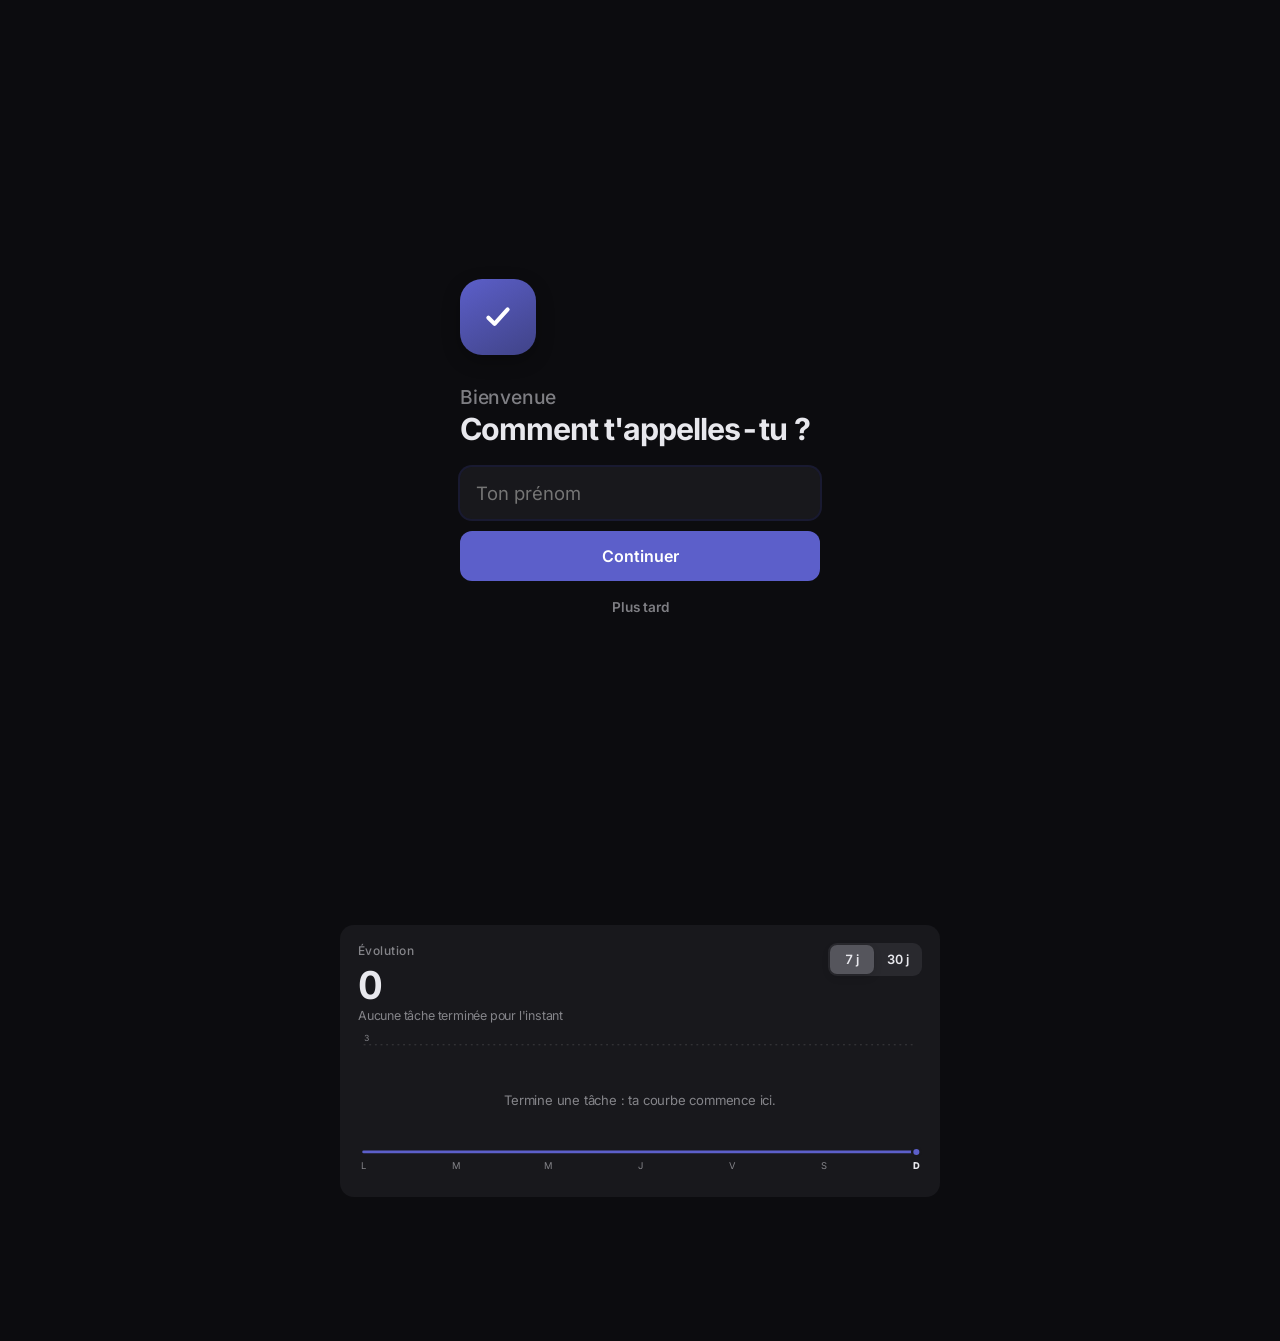
==== commit c0b0a6d2: "Add files via upload" ====
--- a/index.html
+++ b/index.html
@@ -53,7 +53,7 @@
 
   <form class="ajout" id="formAjout" autocomplete="off">
     <div class="ajout-ligne">
-      <input id="inputTitre" type="text" placeholder="Nouvelle tâche : un verbe, un objet, un résultat" maxlength="140" enterkeyhint="go" aria-label="Nouvelle tâche">
+      <input id="inputTitre" type="text" placeholder="Nouvelle tâche" maxlength="140" enterkeyhint="go" aria-label="Nouvelle tâche">
       <button type="submit" class="btn-plus" aria-label="Ajouter la tâche">+</button>
     </div>
     <div class="ajout-options">
@@ -72,7 +72,7 @@
 
   <section class="courbe" id="courbe" aria-label="Évolution des tâches terminées"></section>
 
-  <footer>L'art de planifier sa journée · données sur cet appareil</footer>
+  
 </div>
 
 <!-- Barre d'onglets -->
@@ -89,8 +89,8 @@
     <div class="fiche-tete"><span class="index index-fiche" id="editIndex">+</span><h3 id="editEntete">Nouvelle tâche</h3></div>
 
     <div class="champ">
-      <label for="editTitre">Tâche · verbe + objet + résultat</label>
-      <input id="editTitre" type="text" maxlength="140" placeholder="Ex. Appeler les 5 prospects du salon pour fixer un rendez-vous">
+      <label for="editTitre">Tâche</label>
+      <input id="editTitre" type="text" maxlength="140" placeholder="Verbe + objet + résultat">
       <div class="loi" id="editConseil"></div>
     </div>
 
@@ -101,11 +101,11 @@
         <button type="button" data-v="semaine" aria-pressed="false">Cette semaine</button>
         <button type="button" data-v="plustard" aria-pressed="false">Plus tard</button>
       </div>
-      <div id="champDate" hidden><input id="editDate" type="date" aria-label="Jour prévu (facultatif)"><div class="aide">Facultatif. Elle reviendra seule dans ta journée ce jour-là.</div></div>
-    </div>
-
-    <div class="champ">
-      <label>Taille · règle 1-3-5</label>
+      <div id="champDate" hidden><input id="editDate" type="date" aria-label="Jour prévu (facultatif)"></div>
+    </div>
+
+    <div class="champ">
+      <label>Taille</label>
       <div class="seg seg-3" id="editTaille" role="group" aria-label="Taille">
         <button type="button" data-v="grande" aria-pressed="false">Grande</button>
         <button type="button" data-v="moyenne" aria-pressed="false">Moyenne</button>
@@ -115,7 +115,7 @@
     </div>
 
     <div class="champ">
-      <label>Priorité · ABC</label>
+      <label>Priorité</label>
       <div class="seg seg-3 seg-prio" id="editPrio" role="group" aria-label="Priorité">
         <button type="button" data-v="A" aria-pressed="false">A</button>
         <button type="button" data-v="B" aria-pressed="true">B</button>
@@ -125,7 +125,7 @@
     </div>
 
     <div class="champ">
-      <label for="editDuree">Durée estimée</label>
+      <label for="editDuree">Durée</label>
       <div class="duree-ligne">
         <div class="puces-duree" id="editDurees">
           <button type="button" data-min="10">10</button><button type="button" data-min="15">15</button><button type="button" data-min="30">30</button>
@@ -137,7 +137,7 @@
     </div>
 
     <div class="champ" id="champHeure">
-      <label for="editHeure">Moment · rappel (facultatif)</label>
+      <label for="editHeure">Heure</label>
       <div class="rappel-ligne">
         <input id="editHeure" type="time" aria-label="Heure prévue">
         <div class="rappel-avance" id="blocAvance" hidden>
@@ -158,13 +158,13 @@
       </select>
     </div>
     <div class="champ">
-      <label for="editSousNouvelle">Étapes · si elle prend plus de 2 h, découpe-la</label>
+      <label for="editSousNouvelle">Étapes</label>
       <div class="sous-liste" id="editSous"></div>
-      <input id="editSousNouvelle" type="text" maxlength="140" placeholder="Ajouter une étape…" enterkeyhint="done" autocomplete="off">
+      <input id="editSousNouvelle" type="text" maxlength="140" placeholder="Ajouter une étape" enterkeyhint="done" autocomplete="off">
     </div>
     <div class="champ">
       <label for="editNote">Note</label>
-      <textarea id="editNote" rows="2" maxlength="1000" placeholder="Détails, adresse, lien…"></textarea>
+      <textarea id="editNote" rows="2" maxlength="1000" placeholder="Facultatif"></textarea>
     </div>
     <div class="loi alerte" id="editReport" hidden></div>
     <div class="modal-actions">
@@ -304,10 +304,11 @@
       <button class="btn-annuler" id="btnImport" type="button">Importer une sauvegarde</button>
     </div>
     <div class="zone-secours" id="zoneSecours" hidden>
-      <div class="sub sub-reglage">Une restauration a remplacé tes tâches. Tu peux revenir à l'état d'avant.</div>
-      <button class="btn-annuler btn-large" id="btnRecupAvantImport" type="button">Récupérer l'état d'avant la restauration</button>
+      <div class="sub sub-reglage">Tes tâches ont été remplacées ou supprimées. Tu peux revenir à l'état d'avant.</div>
+      <button class="btn-annuler btn-large" id="btnRecupAvantImport" type="button">Récupérer mes tâches d'avant</button>
     </div>
     <div class="modal-delete-link"><button id="btnHistorique" type="button" hidden>Effacer les tâches archivées</button></div>
+    <div class="modal-actions compact"><button class="btn-annuler danger" id="btnToutSupprimer" type="button">Supprimer toutes les tâches</button></div>
 
     <div class="reglage-titre">Application</div>
     <div class="modal-actions col compact">
--- a/css/ios.css
+++ b/css/ios.css
@@ -407,3 +407,184 @@
 @keyframes spLettre{ from{ opacity:0; transform:translateY(.45em); filter:blur(6px); } to{ opacity:1; transform:none; filter:none; } }
 @keyframes spCharge{ to{ width:100%; } }
 @keyframes spSortie{ to{ opacity:0; transform:scale(1.06); } }
+
+/* ==========================================================================
+   Interface aérée : plus d'espace, moins de texte, des icônes
+   ========================================================================== */
+body{padding:calc(env(safe-area-inset-top, 0px) + 22px) 20px calc(110px + env(safe-area-inset-bottom, 0px));}
+header{margin:6px 0 30px;}
+header h1{font-size:2.25rem;}
+.micro{font-size:0.75rem; letter-spacing:0.04em; text-transform:none; font-weight:500;}
+#dateJour{font-size:0.95rem; font-weight:500; color:var(--gris); text-transform:capitalize;}
+header .micro .carre{display:none;}
+
+/* Icônes */
+.ic{width:15px; height:15px; flex:none; fill:none; stroke:currentColor; stroke-width:1.9; stroke-linecap:round; stroke-linejoin:round;}
+.tache-meta{display:flex; flex-wrap:wrap; align-items:center; gap:6px 14px; margin-top:6px;}
+.tache-meta > span{display:inline-flex; align-items:center; gap:5px;}
+.tache-meta .ic{width:13px; height:13px; opacity:.85;}
+.tache-meta .report3{color:var(--rouge); font-weight:600;}
+
+/* Grenouille : plus d'air, moins de texte */
+.grenouille, .grenouille.tache{margin:0 0 22px; padding:20px 20px 18px;}
+.grenouille .micro{font-size:0.78rem; font-weight:600; opacity:.8;}
+.g-ligne{margin-top:12px; gap:14px;}
+.g-titre{font-size:1.45rem; line-height:1.2;}
+.g-meta{display:flex; gap:14px; margin-top:8px; font-size:0.85rem;}
+.g-meta span{display:inline-flex; align-items:center; gap:5px;}
+.g-meta .ic{width:14px; height:14px;}
+.g-focus{margin-top:18px; padding:10px 18px;}
+.g-badge{display:inline-block; margin:18px 0 0 10px; padding:6px 10px; border-radius:999px; background:rgba(255,255,255,0.18); font-size:0.75rem; font-weight:600; vertical-align:middle;}
+.grenouille.vide-g{padding:22px 20px; text-align:left;}
+.grenouille.vide-g .g-titre{margin-top:8px; font-size:1.25rem;}
+
+/* Une seule carte « journée » : 1-3-5 puis charge */
+.journee{padding:18px 18px 16px; margin-bottom:18px;}
+.journee .carte-tete{margin-bottom:14px;}
+.journee-sep{height:0.5px; margin:16px 0 18px; background:var(--separateur);}
+.journee .micro, .carte .micro{font-size:0.78rem; font-weight:600; color:var(--gris); letter-spacing:0.02em;}
+.compte{font-size:0.82rem;}
+.compte b{font-size:1.15rem;}
+.f135-ligne{display:flex; align-items:center; gap:14px; padding:7px 0; border-top:none;}
+.f135-n{width:28px; height:28px; flex:none; border-radius:8px; font-size:0.85rem;}
+.f135-cases{flex:1; gap:6px;}
+.f135-cases .c{height:9px; border-radius:5px;}
+.f135-lbl{display:none;}
+.trop{flex:none; font-size:0.75rem; font-weight:700; font-style:normal; color:var(--rouge);}
+.jauge-piste{margin-top:4px; height:9px;}
+.jauge-seuil{top:-4px; bottom:-4px; border-left-width:2px;}
+.jauge-seuil span, .jauge-leg, .jauge-horaires{display:none;}
+.jauge-note{display:flex; align-items:center; gap:7px; margin-top:12px; font-size:0.82rem; color:var(--gris);}
+.jauge-note.alerte{color:var(--rouge); font-weight:600;}
+.journee.depasse .jauge-prevu, .jauge.depasse .jauge-prevu{background:var(--rouge);}
+
+/* Mode minimal : une petite pastille discrète */
+.lien-minimal{display:inline-flex; align-items:center; gap:7px; margin:0 0 30px; padding:8px 14px; border-radius:999px; background:var(--remplissage); color:var(--gris); font-size:0.8rem; font-weight:600; text-decoration:none;}
+.lien-minimal.actif{background:var(--indigo-teinte); color:var(--indigo-fonce);}
+.lien-minimal .ic{width:14px; height:14px;}
+
+/* Bandeaux et thème du jour : une ligne, une icône */
+.bandeau{display:flex; align-items:center; gap:12px; margin:0 0 14px; padding:15px 16px; box-shadow:none;}
+.bandeau > .ic{width:20px; height:20px; color:var(--indigo-fonce);}
+.bandeau b{flex:1; font-size:0.98rem; font-weight:600;}
+.bandeau .fleche{display:flex; color:var(--gris-3);}
+.bandeau .fleche .ic{width:16px; height:16px;}
+.theme-jour{display:flex; align-items:center; gap:10px; margin:0 0 22px; padding:13px 16px;}
+.theme-jour .ic{width:17px; height:17px; color:var(--indigo-fonce);}
+.theme-jour b{font-weight:600; font-size:0.95rem;}
+
+/* Saisie et listes : plus d'espace */
+.ajout{margin:0 0 34px; padding:6px 6px 6px 16px;}
+.ajout-ligne input{padding:12px 0;}
+.groupe{margin-bottom:34px;}
+.groupe-titre{margin:0 6px 10px; font-size:0.82rem; text-transform:none; font-weight:600; color:var(--gris);}
+.tache{padding:15px 16px; gap:14px;}
+.tache-titre{line-height:1.35;}
+.coche{margin-top:0;}
+.btn-focus{width:32px; height:32px;}
+.vide{padding:56px 8px;}
+.vide b{margin-bottom:8px;}
+.chapo{display:none;}
+.courbe{margin:8px 0 34px; padding:18px;}
+.capture-form{margin:0 0 26px;}
+.btn-tri{margin:6px 0 34px; padding:16px 18px;}
+.btn-tri .btn-tri-n{min-width:38px; height:38px;}
+.btn-tri b{font-size:1.1rem;}
+.capture-ligne{padding:15px 16px;}
+.sous-titre{margin:14px 0 18px;}
+.stats-grille{margin-bottom:34px;}
+.carte{margin-bottom:18px; padding:18px;}
+.seg-plan{margin:0 0 28px;}
+.etapes{margin-bottom:28px;}
+.etape b{font-size:0.7rem;}
+.etape-titre{margin-bottom:22px;}
+.a-placer{margin:12px 0 22px;}
+.loi{margin-top:14px;}
+
+/* Fiche : champs plus espacés */
+.champ{margin-bottom:22px;}
+.fiche-tete{margin:4px 0 24px;}
+.aide:empty, .loi:empty{display:none;}
+
+/* ==========================================================================
+   Les lois du temps : grille de noms, fiche animée au toucher
+   ========================================================================== */
+.lois{display:grid; grid-template-columns:repeat(3, 1fr); gap:10px; margin-bottom:34px; perspective:none;}
+.loi-carte{position:relative; display:flex; flex-direction:column; justify-content:space-between; gap:18px; min-height:92px; padding:14px;
+  border:none; border-radius:16px; background:var(--carte); color:var(--encre); text-align:left; cursor:pointer; font:inherit;
+  transform-style:flat; transition:transform .2s var(--ease), background .2s; animation:monte .45s var(--ease) both; animation-delay:calc(var(--i) * 40ms);}
+.loi-carte:active{transform:scale(.95); background:var(--carte-2);}
+.loi-carte.retournee{transform:none;}
+.loi-num{font-size:0.72rem; font-weight:600; color:var(--indigo-fonce); font-variant-numeric:tabular-nums;}
+.loi-carte b{font-size:0.95rem; font-weight:600; letter-spacing:-0.01em;}
+
+.overlay-loi{position:fixed; inset:0; z-index:90; display:none; align-items:center; justify-content:center; padding:20px;
+  background:rgba(0,0,0,0.5); -webkit-backdrop-filter:blur(8px); backdrop-filter:blur(8px);}
+.overlay-loi.actif{display:flex; animation:loiFond .3s ease both;}
+.overlay-loi.ferme{animation:loiFondOut .26s ease both;}
+.loi-panneau{position:relative; width:100%; max-width:420px; max-height:88vh; overflow-y:auto; padding:26px 22px 20px;
+  border-radius:24px; background:var(--carte); color:var(--encre); box-shadow:0 20px 50px rgba(0,0,0,0.4);
+  animation:loiOuvre .5s cubic-bezier(.2,.9,.25,1) both;}
+.overlay-loi.ferme .loi-panneau{animation:loiFerme .26s ease both;}
+@keyframes loiFond{ from{ opacity:0; } }
+@keyframes loiFondOut{ to{ opacity:0; } }
+@keyframes loiOuvre{ from{ opacity:0; transform:translate(calc(var(--ox, 50vw) - 50vw), calc(var(--oy, 50vh) - 50vh)) scale(.22); border-radius:40px; } }
+@keyframes loiFerme{ to{ opacity:0; transform:scale(.92) translateY(14px); } }
+.loi-fermer{position:absolute; top:14px; right:14px; width:32px; height:32px; font-size:0.85rem;}
+.loi-num-grand{font-size:0.8rem; font-weight:600; color:var(--gris); font-variant-numeric:tabular-nums; animation:loiApp .45s .18s var(--ease) both;}
+.loi-nom{margin:4px 0 2px; font-size:2.2rem; font-weight:700; letter-spacing:-0.035em; animation:loiApp .5s .24s var(--ease) both;}
+.loi-origine{font-size:0.85rem; color:var(--gris); animation:loiApp .5s .3s var(--ease) both;}
+.loi-illu{display:block; width:100%; height:auto; margin:22px 0 18px; padding:14px; border-radius:16px; background:var(--carte-2); overflow:visible; animation:loiApp .5s .36s var(--ease) both;}
+.loi-bloc{padding:14px 0; border-top:0.5px solid var(--separateur);}
+.loi-bloc.b1{animation:loiApp .5s 1.15s var(--ease) both;}
+.loi-bloc.b2{animation:loiApp .5s 1.45s var(--ease) both;}
+.loi-etiquette{display:block; font-size:0.78rem; font-weight:600; color:var(--indigo-fonce);}
+.loi-bloc p{margin:4px 0 0; font-size:1.05rem; line-height:1.4; letter-spacing:-0.01em;}
+.loi-points{display:flex; justify-content:center; gap:6px; margin-top:6px;}
+.loi-points i{width:6px; height:6px; border-radius:50%; background:var(--remplissage); transition:all .25s;}
+.loi-points i.actif{width:18px; border-radius:3px; background:var(--indigo);}
+.loi-nav{position:static; display:flex; justify-content:space-between; align-items:center; margin-top:16px;}
+.loi-nav .btn-icone{pointer-events:auto; font-size:1.3rem;}
+@keyframes loiApp{ from{ opacity:0; transform:translateY(12px); } }
+.loi-contenu.vers-g{animation:loiG .4s var(--ease) both;}
+.loi-contenu.vers-d{animation:loiD .4s var(--ease) both;}
+@keyframes loiG{ from{ opacity:0; transform:translateX(40px); } }
+@keyframes loiD{ from{ opacity:0; transform:translateX(-40px); } }
+
+/* Illustrations animées */
+.loi-illu text{font-size:11px; fill:var(--gris); font-family:inherit;}
+.loi-illu .a-blanc{fill:#fff; font-weight:600;}
+.loi-illu .a-fin{animation:loiApp .4s 1.1s both;}
+.a-cadre{fill:none; stroke:var(--separateur); stroke-width:1.5; stroke-dasharray:4 4;}
+.a-plein, .loi-illu g rect{fill:var(--indigo);}
+.a-axe{fill:none; stroke:var(--separateur); stroke-width:1.5;}
+.a-trait{fill:none; stroke:var(--indigo); stroke-width:3.5; stroke-linecap:round; stroke-linejoin:round; stroke-dasharray:1; stroke-dashoffset:1; animation:aTrace 1.2s .45s ease forwards;}
+@keyframes aTrace{ to{ stroke-dashoffset:0; } }
+.a-parkinson{transform-box:fill-box; transform-origin:left; animation:aEtire 1.3s .45s cubic-bezier(.3,.7,.3,1) both;}
+@keyframes aEtire{ 0%{ transform:scaleX(.25); } 100%{ transform:scaleX(1); } }
+.a-pareto1, .a-pareto2{transform-box:fill-box; transform-origin:left; animation:aEtire .9s .5s cubic-bezier(.3,.7,.3,1) both;}
+.a-pareto2{animation-delay:.8s;}
+.a-seuil{stroke:var(--orange); stroke-width:1.5; stroke-dasharray:3 3; animation:loiApp .4s 1.2s both;}
+.a-carlson1{transform-box:fill-box; transform-origin:left; animation:aEtire .8s .45s ease both;}
+.a-carlson2 rect{fill:var(--gris-3); animation:loiApp .3s both;}
+.a-carlson2 rect:nth-child(1){animation-delay:.7s;} .a-carlson2 rect:nth-child(2){animation-delay:.85s;} .a-carlson2 rect:nth-child(3){animation-delay:1s;}
+.a-carlson2 rect:nth-child(4){animation-delay:1.15s;} .a-carlson2 rect:nth-child(5){animation-delay:1.3s;}
+.a-laborit-dur rect{fill:var(--indigo);} .a-laborit-facile rect{fill:var(--carte-3);}
+.a-laborit-dur{animation:aDescend .7s .9s cubic-bezier(.5,0,.3,1) both;}
+.a-laborit-facile{animation:aMonte .7s .9s cubic-bezier(.5,0,.3,1) both;}
+@keyframes aDescend{ to{ transform:translateY(40px); } }
+@keyframes aMonte{ to{ transform:translateY(-40px); } }
+.a-hofstadter{transform-box:fill-box; transform-origin:left; animation:aDepasse 1.4s .5s cubic-bezier(.3,.7,.3,1) both;}
+@keyframes aDepasse{ 0%{ transform:scaleX(.2); fill:var(--indigo); } 60%{ transform:scaleX(.66); fill:var(--indigo); } 100%{ transform:scaleX(1); fill:var(--rouge); } }
+.a-murphy{animation-duration:1.4s;}
+.a-alerte{fill:var(--rouge); transform-box:fill-box; transform-origin:center; animation:aPop .5s 1.25s cubic-bezier(.3,1.6,.5,1) both;}
+@keyframes aPop{ from{ transform:scale(0); } }
+.a-aiguille{stroke:var(--indigo); stroke-width:3.5; stroke-linecap:round;}
+.a-lente{animation:aTourne 6s linear infinite;}
+.a-rapide{animation:aTourne .9s linear infinite;}
+@keyframes aTourne{ to{ transform:rotate(360deg); } }
+.a-zeigarnik{stroke-dasharray:.75 .25; stroke-dashoffset:0; transform-origin:0 0; animation:aTourne 1.6s linear infinite;}
+.loi-illu g .a-plein{fill:var(--vert);}
+.a-coche{fill:none; stroke:#fff; stroke-width:4; stroke-linecap:round; stroke-linejoin:round; stroke-dasharray:40; stroke-dashoffset:40; animation:aCoche .5s 1s ease forwards;}
+@keyframes aCoche{ to{ stroke-dashoffset:0; } }
+@media(max-width:360px){ .lois{grid-template-columns:repeat(2, 1fr);} }
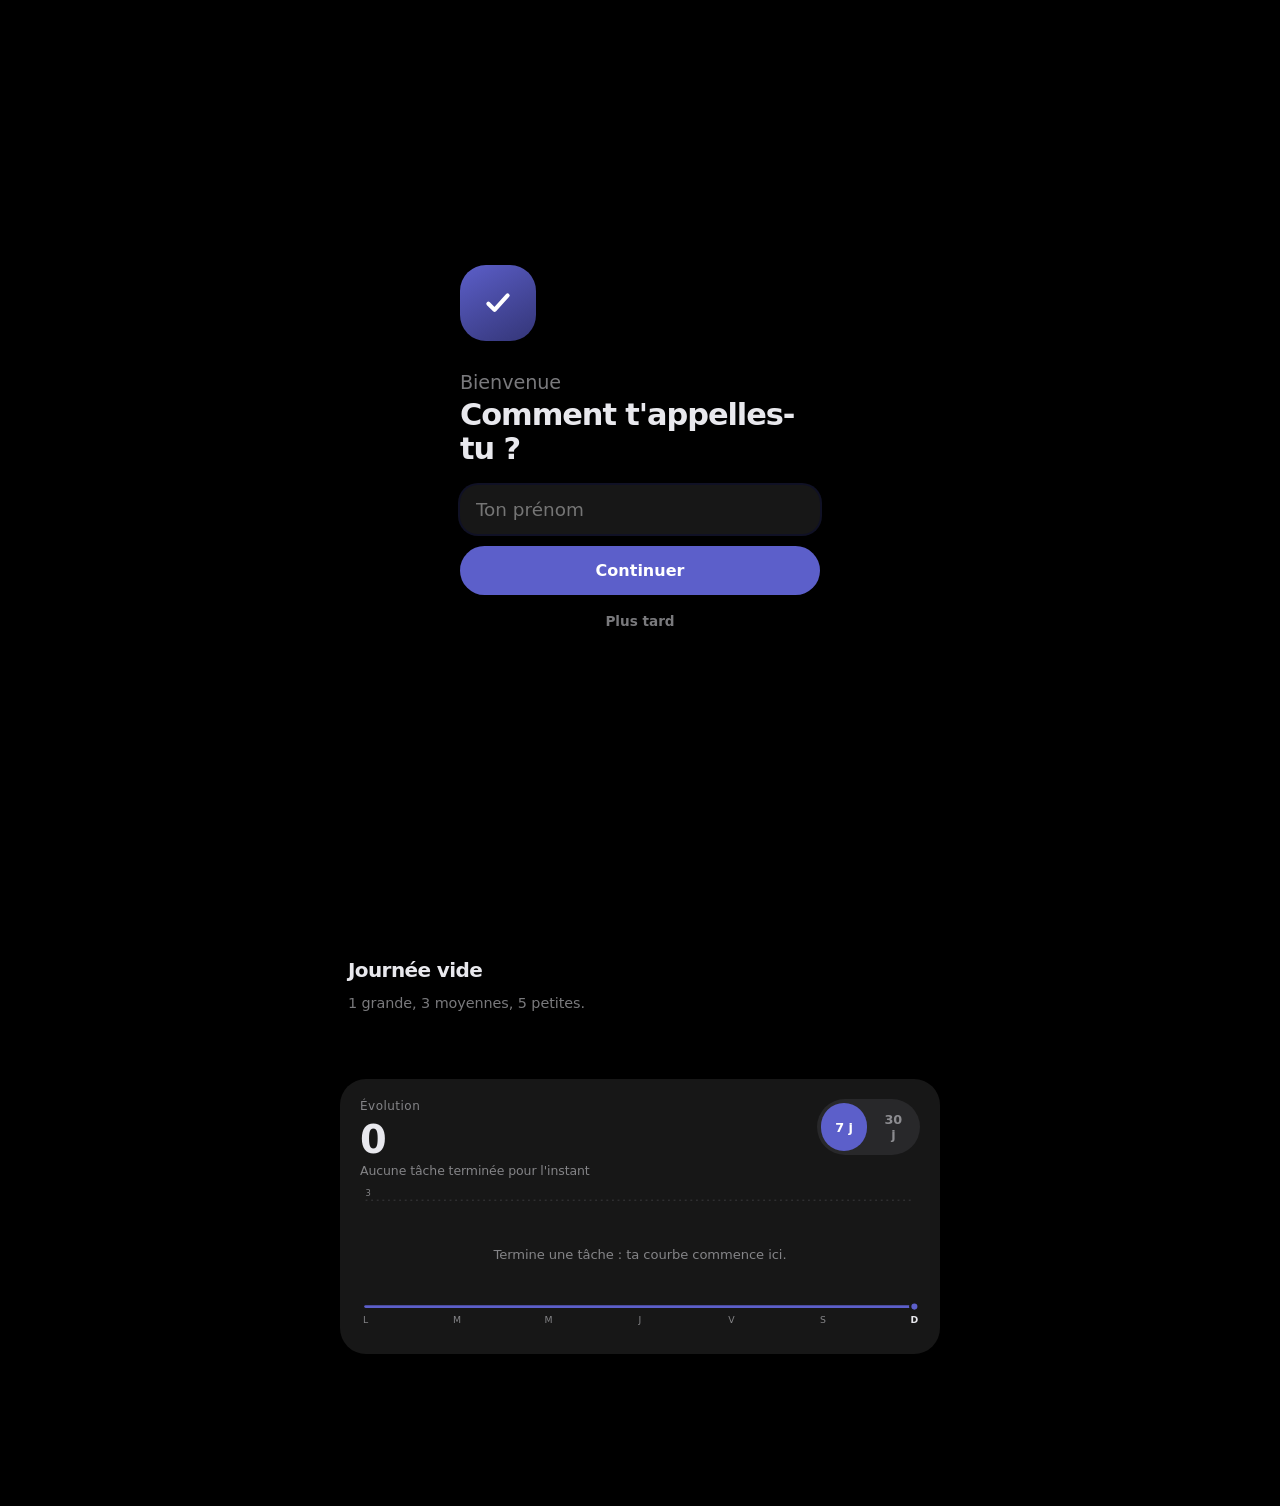
==== commit 50a2b51a: "Add files via upload" ====
--- a/index.html
+++ b/index.html
@@ -18,6 +18,7 @@
 <link rel="stylesheet" href="css/modals.css">
 <link rel="stylesheet" href="css/design.css">
 <link rel="stylesheet" href="css/ios.css">
+<link rel="stylesheet" href="css/oneui.css">
 </head>
 <body data-vue="afaire">
 <!-- Écran de bienvenue au lancement (js/accueil.js) -->
--- a/css/oneui.css
+++ b/css/oneui.css
@@ -0,0 +1,123 @@
+/* ==========================================================================
+   Couche One UI (Samsung) — chargée après ios.css. Même structure, même méthode, mêmes couleurs.
+   One UI : grand titre placé bas (zone du pouce), cartes très arrondies, boutons en pilule,
+   barre de navigation flottante avec pastille, sélecteurs en pilules colorées, police système Samsung.
+   ========================================================================== */
+:root{ --r-carte:26px; --r-btn:999px; --r-petit:16px; }
+:root[data-theme="sombre"]{ --papier:#000000; --carte:#171717; --carte-2:#232323; --carte-3:#2E2E2E; --champ:#232323; --fond-feuille:#171717; --separateur:rgba(255,255,255,0.08); }
+:root[data-theme="clair"]{ --papier:#F4F4F4; --carte:#FCFCFC; --carte-2:#EEEEEE; --carte-3:#E3E3E3; --champ:#EFEFEF; --fond-feuille:#F7F7F7; --separateur:rgba(0,0,0,0.07); }
+
+body{
+  font-family:'SamsungOne', 'Samsung Sans', 'One UI Sans', system-ui, Roboto, 'Inter', 'Helvetica Neue', Arial, sans-serif;
+  letter-spacing:-0.005em;
+  padding:calc(env(safe-area-inset-top, 0px) + 12px) 14px calc(118px + env(safe-area-inset-bottom, 0px));
+}
+.index, header h1, .g-titre, .modal h3, .vide b, .sous-titre, .courbe-valeur, .stat-tuile .valeur, .verrou-boite h2, .loi-nom, .sp-nom, .sp-question, .tri-titre, .focus-titre, .etape-titre{
+  font-family:'SamsungOne', 'Samsung Sans', 'One UI Sans', system-ui, Roboto, 'Inter', sans-serif;
+}
+
+/* ---------- Grand titre One UI : placé bas, beaucoup d'air au-dessus ---------- */
+header{flex-direction:column; align-items:flex-start; gap:0; margin:0 0 26px; padding:clamp(48px, 16vh, 150px) 8px 0; position:relative;}
+.entete-txt{order:2;}
+header h1{margin:0; font-size:2.6rem; font-weight:700; letter-spacing:-0.02em; line-height:1.1;}
+#dateJour{margin-top:8px; font-size:0.95rem; order:3;}
+header .entete-txt{display:flex; flex-direction:column;}
+header .entete-txt .micro{order:2; margin-top:8px;}
+header .entete-txt h1{order:1;}
+.header-actions{position:absolute; top:4px; right:0; gap:4px;}
+.btn-icone{width:44px; height:44px; background:transparent; color:var(--encre);}
+.btn-icone:hover{background:var(--remplissage); color:var(--encre);}
+.btn-icone.actif{background:var(--indigo); color:var(--sur-indigo);}
+
+/* ---------- Cartes très arrondies ---------- */
+.carte, .courbe, .graphique, .chaleur, .groupe-liste, .groupe-liste.stat-liste, .choix, .checklist, .capture-liste, .reports,
+.stat-tuile, .stat-tuile:nth-child(odd), .stat-tuile:nth-child(even), .objectif, .theme-jour, .bandeau, .rappel-item, .journee{border-radius:var(--r-carte);}
+.carte, .journee, .courbe{padding:20px;}
+.grenouille, .grenouille.tache{border-radius:var(--r-carte); padding:22px 22px 20px;}
+.grenouille.vide-g{border-radius:var(--r-carte);}
+.groupe-titre{margin:0 12px 10px; font-size:0.85rem; font-weight:700; color:var(--gris);}
+.tache{padding:17px 18px;}
+.tache-titre{font-size:1.03rem; font-weight:500;}
+.coche{width:24px; height:24px; border-width:2px;}
+.prio{border-radius:7px;}
+.pill-action, .pill-report, .voir-plus, .btn-tri, .lien-minimal, .g-focus, .filtre-cat, .puce-tache, .tri-btn{border-radius:var(--r-btn);}
+.voir-plus{padding:15px;}
+.btn-tri{padding:16px 20px;}
+.btn-tri-n{border-radius:999px;}
+.tri-btn{align-items:center; text-align:center; padding:12px 8px;}
+.btn-focus{width:36px; height:36px;}
+.f135-n{border-radius:12px; width:30px; height:30px;}
+.f135-cases .c{height:10px; border-radius:6px;}
+.jauge-piste{height:10px; border-radius:6px;}
+.jauge-prevu, .jauge-fait{border-radius:6px;}
+.loi-carte{border-radius:22px; min-height:96px;}
+.loi-panneau{border-radius:30px;}
+.loi-illu{border-radius:20px;}
+.etape{border-radius:16px;}
+.citation{border-radius:20px;}
+.bloc{border-radius:12px;}
+.tri-carte{border-radius:30px;}
+
+/* ---------- Champs ---------- */
+.ajout, .capture-form, .zone-recherche{border-radius:var(--r-carte); padding:8px 8px 8px 20px;}
+.btn-plus{width:40px; height:40px;}
+.champ input, .champ select, .champ textarea, .heures input, .tri-delegue input, .theme-ligne input, .verrou-boite input, .sp-form input{border-radius:18px; padding:14px 16px;}
+.champ > label, .champ label:first-child:not(.duree-libre), .heures label{font-size:0.85rem; font-weight:700; text-transform:none; color:var(--gris);}
+.reglage-titre{font-size:0.85rem; font-weight:700; text-transform:none; color:var(--indigo-fonce); margin:28px 8px 10px;}
+
+/* ---------- Sélecteurs One UI : pilules, la valeur choisie est colorée ---------- */
+.seg{border-radius:999px; padding:4px; gap:4px; background:var(--remplissage-2);}
+.seg button{border-radius:999px; padding:9px 10px; font-weight:700; color:var(--gris);}
+.seg button[aria-pressed="true"]{background:var(--indigo); color:var(--sur-indigo); box-shadow:none;}
+.seg-mini button{padding:7px 6px;}
+.puces-duree button{border-radius:999px; padding:9px 0;}
+.puces-duree button[aria-pressed="true"]{background:var(--indigo); color:var(--sur-indigo);}
+
+/* ---------- Boutons des feuilles : pilules ---------- */
+.modal-actions button, .btn-large, .rituel-nav button, .focus-secondaires button, .tri-delegue .btn-valider, .tri-fin .btn-valider,
+.sp-form .btn-valider, .verrou-btn{border-radius:999px; padding:15px 0; font-weight:700;}
+.btn-annuler{background:var(--remplissage); color:var(--encre);}
+:root[data-theme="clair"] .btn-annuler{color:var(--encre);}
+.btn-annuler.danger{color:var(--rouge);}
+
+/* ---------- Interrupteurs One UI : la piste prend la couleur choisie ---------- */
+.interrupteur, .mini-switch input{width:50px; height:28px; border-radius:999px; background:transparent; box-shadow:inset 0 0 0 2px var(--gris-3);}
+.interrupteur::after, .mini-switch input::after{top:5px; left:5px; width:18px; height:18px; background:var(--gris-3); box-shadow:none;}
+.interrupteur:checked, .mini-switch input:checked{background:var(--indigo); box-shadow:none;}
+.interrupteur:checked::after, .mini-switch input:checked::after{transform:translateX(22px); background:#fff;}
+.mini-switch input{width:44px; height:24px;}
+.mini-switch input::after{width:14px; height:14px;}
+.mini-switch input:checked::after{transform:translateX(20px);}
+.ligne-reglage{border-radius:22px; padding:16px 18px;}
+
+/* ---------- Barre de navigation flottante avec pastille ---------- */
+.nav{left:50%; right:auto; transform:translateX(-50%); width:min(calc(100% - 24px), 480px);
+  bottom:calc(12px + env(safe-area-inset-bottom, 0px)); padding:6px; border:none; border-radius:34px;
+  background:rgba(var(--panneau), 0.9); -webkit-backdrop-filter:blur(24px) saturate(160%); backdrop-filter:blur(24px) saturate(160%);
+  box-shadow:0 8px 28px rgba(0,0,0,0.3), 0 0 0 0.5px var(--separateur);}
+.nav-btn{position:relative; min-height:58px; padding:8px 4px; border-radius:28px; gap:3px; color:var(--gris-3); transition:color .2s;}
+.nav-btn.actif{color:var(--indigo-fonce); background:var(--indigo-teinte);}
+.nav-btn.actif::before{display:none;}
+.nav-txt{font-size:0.68rem; font-weight:700;}
+.nav-ico{width:24px; height:24px;}
+.nav-n{top:4px; right:calc(50% - 26px);}
+.fab{width:58px; height:58px; bottom:calc(90px + env(safe-area-inset-bottom, 0px)); right:max(20px, calc(50% - 270px));}
+@media(min-width:700px){
+  .nav{left:50%; right:auto; transform:translateX(-50%); width:min(480px, 70vw); border-radius:34px;}
+}
+
+/* ---------- Toasts One UI : pilule sombre centrée ---------- */
+.toast{border-radius:999px; padding:13px 22px; bottom:calc(96px + env(safe-area-inset-bottom, 0px));
+  background:color-mix(in srgb, var(--carte-3) 92%, transparent); color:var(--encre);}
+
+/* ---------- Feuilles : grands arrondis ---------- */
+.modal{border-radius:30px 30px 0 0; padding:10px 20px calc(26px + env(safe-area-inset-bottom, 0px));}
+@media(min-width:640px){ .modal{border-radius:30px; padding:24px;} }
+.modal h3{font-size:1.4rem;}
+.sheet-grabber{width:40px; height:5px;}
+.couleurs{border-radius:var(--r-carte); padding:18px;}
+
+/* ---------- Écrans plein écran et accueil ---------- */
+.sp-logo{border-radius:26px;}
+.focus-actions .grand{border-radius:999px;}
+.etape{padding:10px 6px;}
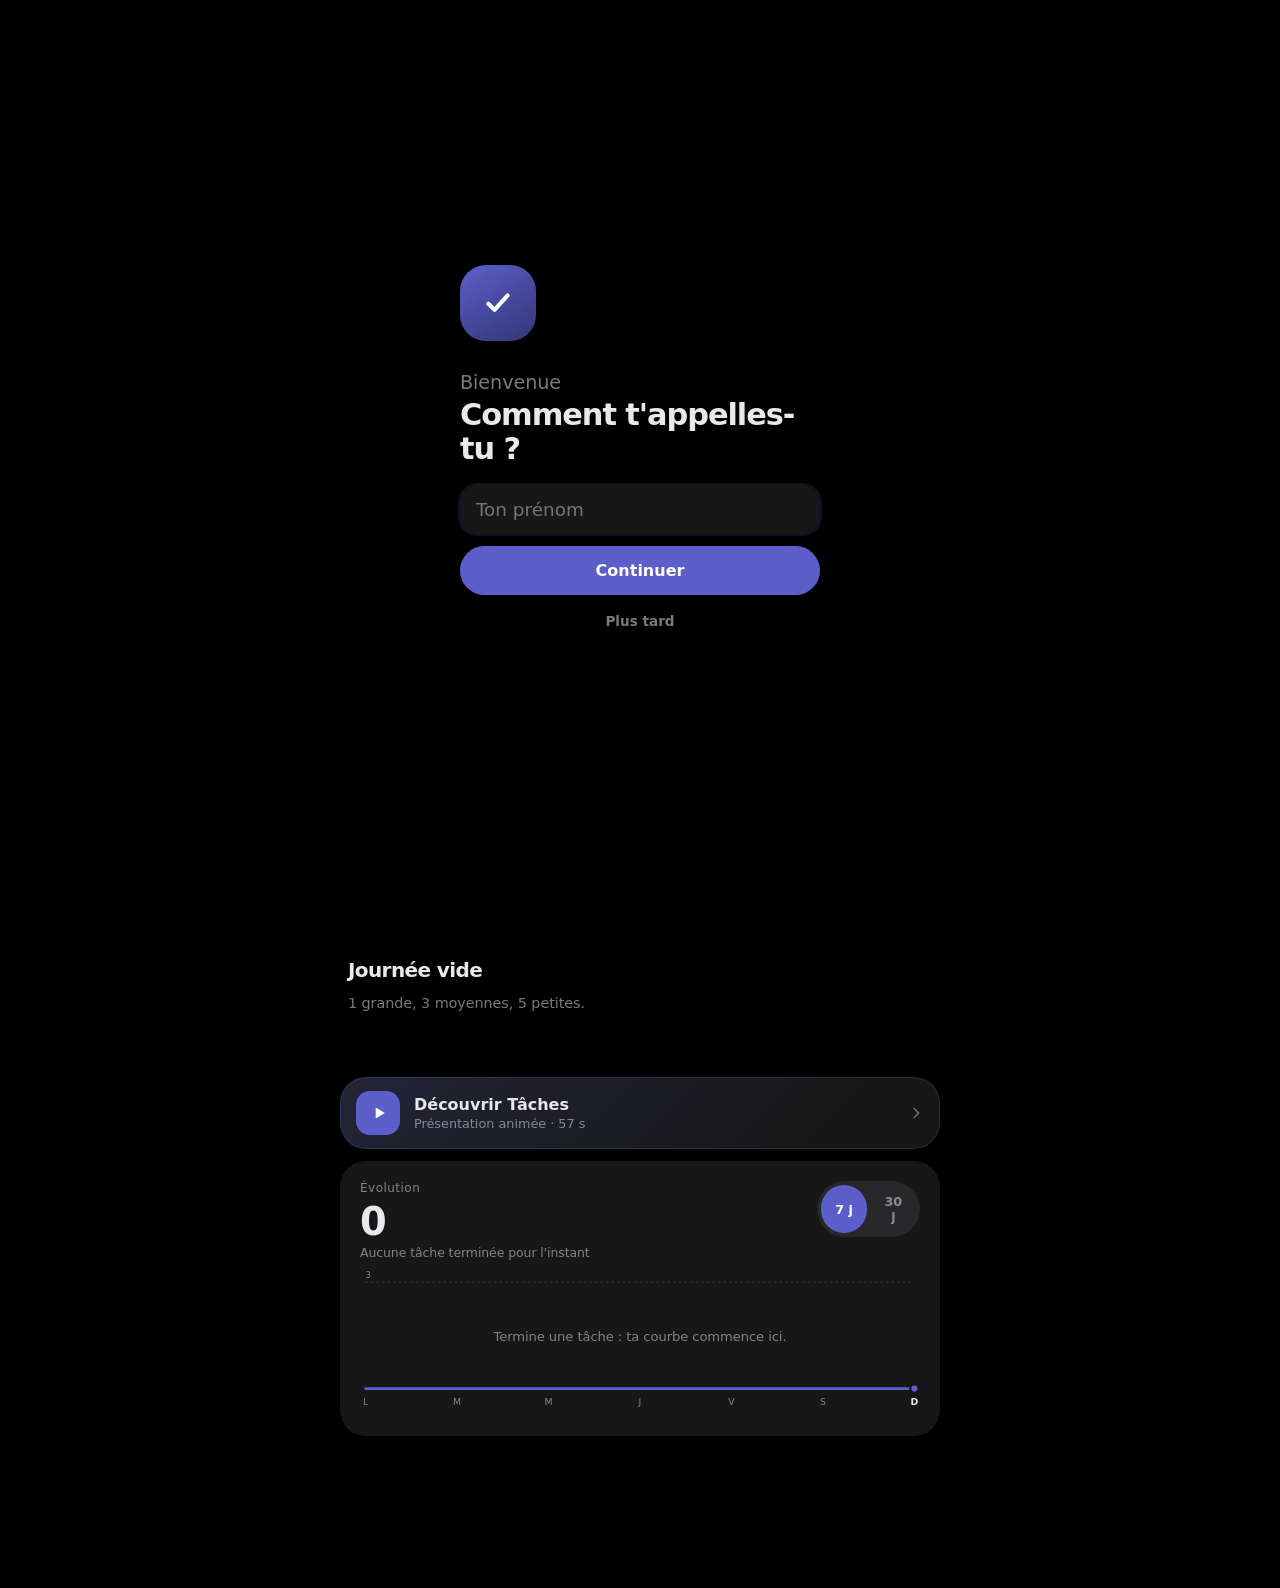
==== commit 195fdff8: "Add files via upload" ====
--- a/index.html
+++ b/index.html
@@ -3,14 +3,13 @@
 <head>
 <meta charset="UTF-8">
 <meta name="viewport" content="width=device-width, initial-scale=1.0, viewport-fit=cover">
-<title>Momo Tâches</title>
-<script src="js/precoce.js"></script>
+<title>Tâches</title>
 <link rel="manifest" href="manifest.json">
 <meta name="theme-color" content="#000000">
 <meta name="mobile-web-app-capable" content="yes">
 <meta name="apple-mobile-web-app-capable" content="yes">
 <meta name="apple-mobile-web-app-status-bar-style" content="black-translucent">
-<meta name="apple-mobile-web-app-title" content="Momo Tâches">
+<meta name="apple-mobile-web-app-title" content="Tâches">
 <link rel="apple-touch-icon" href="icons/icon-192.png">
 <link rel="icon" href="icons/icon-192.png">
 <link rel="stylesheet" href="css/base.css">
@@ -18,7 +17,8 @@
 <link rel="stylesheet" href="css/modals.css">
 <link rel="stylesheet" href="css/design.css">
 <link rel="stylesheet" href="css/ios.css">
-<link rel="stylesheet" href="css/oneui.css">
+<link rel="stylesheet" href="css/oneui.css" id="cssOneui">
+<script src="js/precoce.js"></script>
 </head>
 <body data-vue="afaire">
 <!-- Écran de bienvenue au lancement (js/accueil.js) -->
@@ -232,11 +232,22 @@
   </div>
 </div>
 
+<!-- Présentation de l'application (presentation.html) -->
+<div class="overlay-pres" id="overlayPresentation" role="dialog" aria-modal="true" aria-label="Présentation de Tâches">
+  <iframe id="presCadre" title="Présentation de Tâches" allow="autoplay"></iframe>
+  <button class="pres-fermer" type="button" data-pres="fermer" aria-label="Fermer la présentation">✕</button>
+</div>
+
 <!-- Réglages -->
 <div class="overlay" id="overlayReglages">
   <div class="modal"><div class="sheet-grabber"></div>
     <h3>Réglages</h3>
     <div class="sub">Tout reste sur cet appareil.</div>
+    <button class="bloc-pres" type="button" data-act="presentation">
+      <span class="bloc-pres-ico" aria-hidden="true"><svg viewBox="0 0 24 24"><path d="M8 5.5v13l11-6.5z"/></svg></span>
+      <span class="bloc-pres-txt"><b>Découvrir Tâches</b><small>Présentation animée · 57 s</small></span>
+      <svg class="ic" viewBox="0 0 24 24" aria-hidden="true"><path d="M9 5l7 7-7 7"/></svg>
+    </button>
 
     <div class="reglage-titre">Profil</div>
     <div class="champ champ-seul">
@@ -263,6 +274,12 @@
     </div>
 
     <div class="reglage-titre">Apparence</div>
+    <div class="theme-titre">Style</div>
+    <div class="seg seg-2 seg-style" role="group" aria-label="Style de l'interface">
+      <button type="button" data-style-choix="oneui">One UI</button>
+      <button type="button" data-style-choix="apple">Apple</button>
+    </div>
+    <div class="theme-titre">Thème</div>
     <div class="seg seg-3" role="group" aria-label="Thème">
       <button type="button" data-mode="sombre">Sombre</button>
       <button type="button" data-mode="clair">Clair</button>
@@ -365,7 +382,7 @@
 <div class="ecran-verrou" id="ecranVerrou" role="dialog" aria-modal="true" aria-labelledby="verrouTitre">
   <div class="verrou-boite">
     <div class="verrou-carre" aria-hidden="true"></div>
-    <h2 id="verrouTitre">Momo Tâches</h2>
+    <h2 id="verrouTitre">Tâches</h2>
     <div class="sub">Entre ton code PIN</div>
     <input type="password" id="verrouInput" inputmode="numeric" autocomplete="off" maxlength="8" aria-label="Code PIN">
     <div class="erreur-champ" id="verrouErreur" role="alert"></div>
--- a/css/ios.css
+++ b/css/ios.css
@@ -588,3 +588,25 @@
 .a-coche{fill:none; stroke:#fff; stroke-width:4; stroke-linecap:round; stroke-linejoin:round; stroke-dasharray:40; stroke-dashoffset:40; animation:aCoche .5s 1s ease forwards;}
 @keyframes aCoche{ to{ stroke-dashoffset:0; } }
 @media(max-width:360px){ .lois{grid-template-columns:repeat(2, 1fr);} }
+/* Changement de style (One UI <-> Apple) : léger fondu */
+body.change-style .wrap, body.change-style .nav, body.change-style .modal{animation:changeStyle .45s ease both;}
+@keyframes changeStyle{ from{ opacity:.35; filter:blur(3px); } }
+
+/* ---------- Bloc « Découvrir Tâches » et présentation plein écran ---------- */
+.bloc-pres{display:flex; align-items:center; gap:14px; width:100%; margin:6px 0 4px; padding:14px 16px; border:none; border-radius:var(--r-carte);
+  background:linear-gradient(135deg, var(--indigo-teinte), transparent 80%), var(--carte); color:var(--encre); text-align:left; cursor:pointer; font:inherit;
+  box-shadow:inset 0 0 0 1px color-mix(in srgb, var(--indigo) 25%, transparent); transition:transform .15s var(--ease);}
+.bloc-pres:active{transform:scale(.98);}
+.bloc-pres-ico{display:grid; place-items:center; width:44px; height:44px; flex:none; border-radius:14px; background:var(--indigo); color:var(--sur-indigo);}
+.bloc-pres-ico svg{width:20px; height:20px; fill:currentColor; margin-left:2px;}
+.bloc-pres-txt{flex:1; min-width:0;}
+.bloc-pres-txt b{display:block; font-size:1rem; font-weight:700;}
+.bloc-pres-txt small{display:block; margin-top:2px; font-size:0.8rem; color:var(--gris);}
+.bloc-pres > .ic{width:16px; height:16px; color:var(--gris-3);}
+#liste .bloc-pres{margin-top:6px;}
+.overlay-pres{position:fixed; inset:0; z-index:250; display:none; background:#060608;}
+.overlay-pres.actif{display:block; animation:presIn .4s ease both;}
+@keyframes presIn{ from{ opacity:0; transform:scale(1.03); } }
+.overlay-pres iframe{width:100%; height:100%; border:0; display:block;}
+.pres-fermer{position:absolute; top:calc(env(safe-area-inset-top, 0px) + 14px); right:14px; z-index:2; width:40px; height:40px; border:none; border-radius:50%;
+  background:rgba(255,255,255,0.12); color:#fff; font-size:0.95rem; cursor:pointer; -webkit-backdrop-filter:blur(10px); backdrop-filter:blur(10px);}
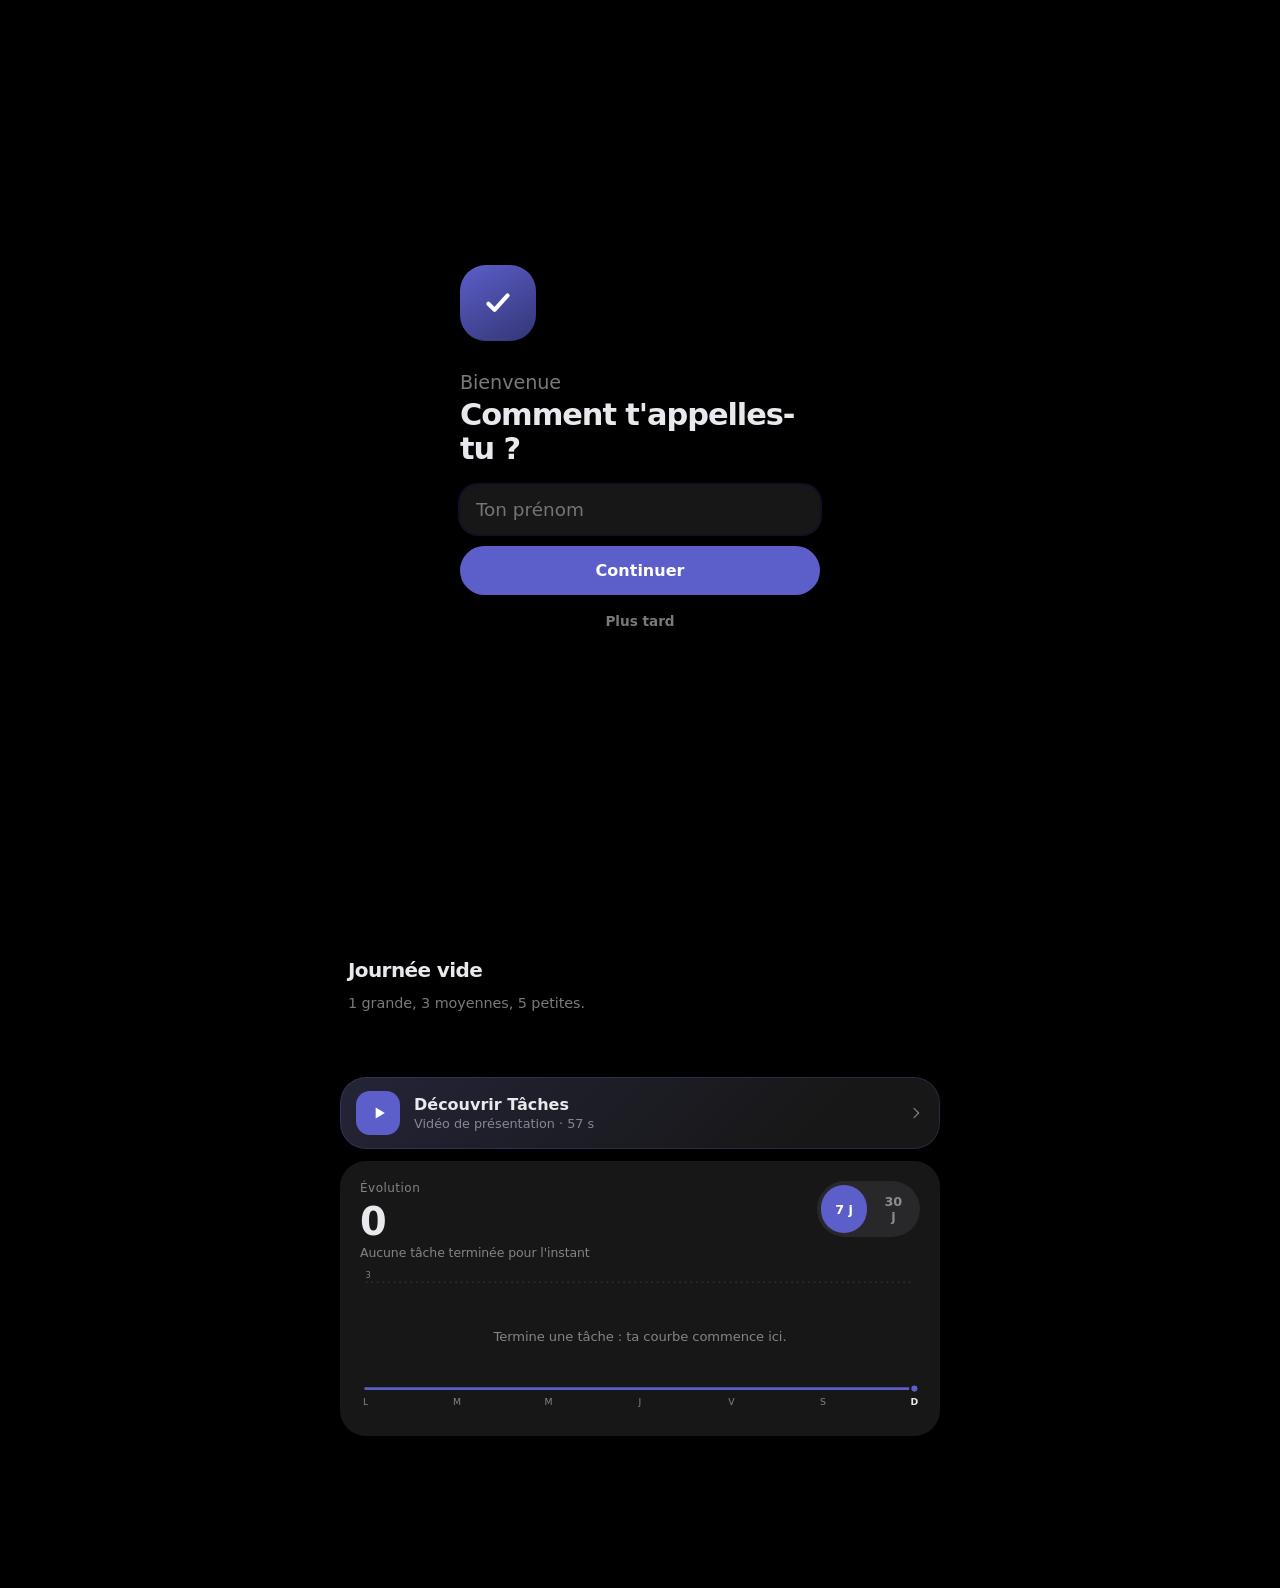
==== commit 282c59e9: "Add files via upload" ====
--- a/index.html
+++ b/index.html
@@ -234,7 +234,9 @@
 
 <!-- Présentation de l'application (presentation.html) -->
 <div class="overlay-pres" id="overlayPresentation" role="dialog" aria-modal="true" aria-label="Présentation de Tâches">
-  <iframe id="presCadre" title="Présentation de Tâches" allow="autoplay"></iframe>
+  <video id="presVideo" playsinline controls preload="none" poster="icons/icon-512.png"></video>
+  <iframe id="presCadre" title="Présentation de Tâches (version animée)" hidden></iframe>
+  <button class="pres-bascule" type="button" data-pres="animee" id="presBascule">Version animée</button>
   <button class="pres-fermer" type="button" data-pres="fermer" aria-label="Fermer la présentation">✕</button>
 </div>
 
@@ -245,7 +247,7 @@
     <div class="sub">Tout reste sur cet appareil.</div>
     <button class="bloc-pres" type="button" data-act="presentation">
       <span class="bloc-pres-ico" aria-hidden="true"><svg viewBox="0 0 24 24"><path d="M8 5.5v13l11-6.5z"/></svg></span>
-      <span class="bloc-pres-txt"><b>Découvrir Tâches</b><small>Présentation animée · 57 s</small></span>
+      <span class="bloc-pres-txt"><b>Découvrir Tâches</b><small>Vidéo de présentation · 57 s</small></span>
       <svg class="ic" viewBox="0 0 24 24" aria-hidden="true"><path d="M9 5l7 7-7 7"/></svg>
     </button>
 
--- a/css/ios.css
+++ b/css/ios.css
@@ -610,3 +610,9 @@
 .overlay-pres iframe{width:100%; height:100%; border:0; display:block;}
 .pres-fermer{position:absolute; top:calc(env(safe-area-inset-top, 0px) + 14px); right:14px; z-index:2; width:40px; height:40px; border:none; border-radius:50%;
   background:rgba(255,255,255,0.12); color:#fff; font-size:0.95rem; cursor:pointer; -webkit-backdrop-filter:blur(10px); backdrop-filter:blur(10px);}
+/* Lecteur vidéo de la présentation (format vertical, centré sur fond noir) */
+.overlay-pres video{width:100%; height:100%; display:block; object-fit:contain; background:#060608;}
+.overlay-pres video[hidden], .overlay-pres iframe[hidden]{display:none;}
+.pres-bascule{position:absolute; top:calc(env(safe-area-inset-top, 0px) + 18px); left:14px; z-index:2; padding:9px 14px; border:none; border-radius:999px;
+  background:rgba(255,255,255,0.12); color:#fff; font:inherit; font-size:0.8rem; font-weight:600; cursor:pointer; -webkit-backdrop-filter:blur(10px); backdrop-filter:blur(10px);}
+.pres-bascule[hidden]{display:none;}
